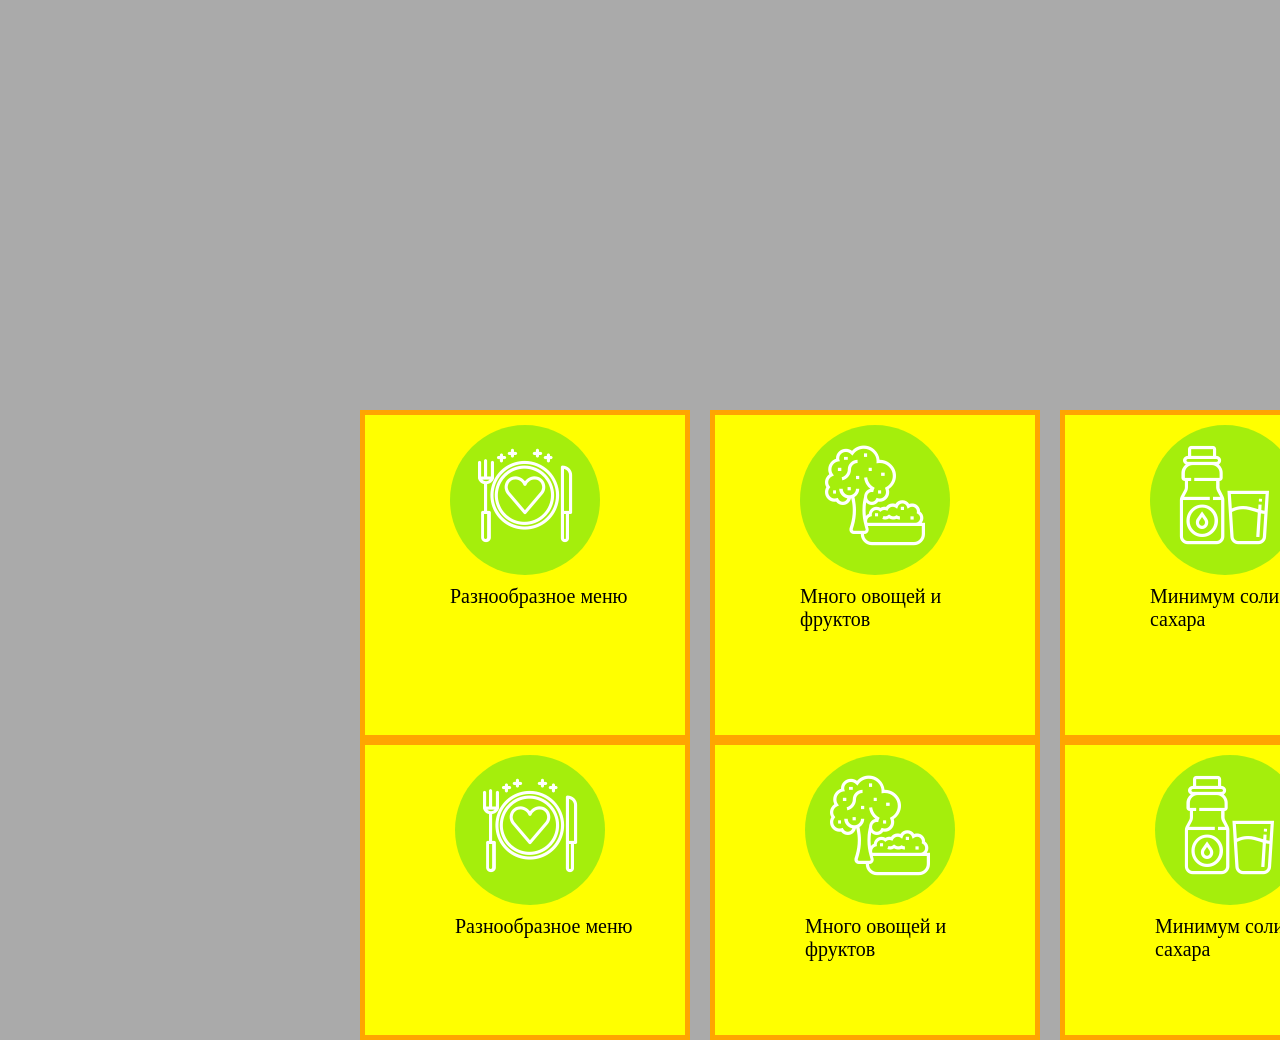
==== index.html @ b2012dc4 "first" ====
<!DOCTYPE html>
<html>
    <head>
        <meta charset="utf-8">
        <title>Тестовая страница</title>
        <link rel="stylesheet" href="normalize.css">
        <link rel="stylesheet" href="iconfont.css">
        <link rel="stylesheet" href="style.css">
    </head>
    <body>
        <div class="wrapper bz-content">
            <article class="elem box">
                <div class="elem__footer">
                    <div class="elem_icon"> <a class="icon-dinner"></a></div>
                    <span class="elem__text">Разнообразное меню</span>
                </div>
            </article>
            <article class="elem box">
                <div class="elem__footer">
                    <div class="elem_icon"> <a class="icon-broccoli"></a></div>
                    <span class="elem__text">Много овощей и фруктов</span>
                </div>
            </article>
            <article class="elem box">
                <div class="elem__footer">
                    <div class="elem_icon"> <a class="icon-water"></a></div>
                    <span class="elem__text">Минимум соли, без сахара</span>
                </div>
            </article>
            <article class="elem box">
                <div class="elem__footer">
                    <div class="elem_icon"> <a class="icon-pot"></a></div>
                    <span class="elem__text">Полезные способы приготовления</span>
                </div>
            </article>
            <article class="elem box">
                <div class="elem__footer">
                    <div class="elem_icon"> <a class="icon-food"></a></div>
                    <span class="elem__text">Бесконтактная доставка</span>
                </div>
            </article>
        </div>
        <div class="wrapper bz-border">
            <article class="elem box fix">
                <div class="elem__footer fix__elem">
                    <div class="elem_icon"> <a class="icon-dinner"></a></div>
                    <span class="elem__text">Разнообразное меню</span>
                </div>
            </article>
            <article class="elem box fix">
                <div class="elem__footer fix__elem">
                    <div class="elem_icon"> <a class="icon-broccoli"></a></div>
                    <span class="elem__text">Много овощей и фруктов</span>
                </div>
            </article>
            <article class="elem box fix">
                <div class="elem__footer fix__elem">
                    <div class="elem_icon"> <a class="icon-water"></a></div>
                    <span class="elem__text">Минимум соли, без сахара</span>
                </div>
            </article>
            <article class="elem box fix">
                <div class="elem__footer fix__elem">
                    <div class="elem_icon"> <a class="icon-pot"></a></div>
                    <span class="elem__text">Полезные способы приготовления</span>
                </div>
            </article>
            <article class="elem box fix">
                <div class="elem__footer fix__elem">
                    <div class="elem_icon"> <a class="icon-food"></a></div>
                    <span class="elem__text">Бесконтактная доставка</span>
                </div>
            </article>
        </div>
    </body>
</html>
---- iconfont.css ----
@font-face {
  font-family: 'icon';
  src:
    url('fonts/icon.ttf?z037gx') format('truetype'),
    url('fonts/icon.woff?z037gx') format('woff'),
    url('fonts/icon.svg?z037gx#icon') format('svg');
  font-weight: normal;
  font-style: normal;
  font-display: block;
}

[class^="icon-"]::before, [class*=" icon-"]::before {
  /* use !important to prevent issues with browser extensions that change fonts */
  font-family: 'icon' !important;
  speak: never;
  font-style: normal;
  font-weight: normal;
  font-variant: normal;
  text-transform: none;
  line-height: 1;

  /* Better Font Rendering =========== */
  -webkit-font-smoothing: antialiased;
  -moz-osx-font-smoothing: grayscale;
}

.icon-food:before {
  content: "\e900";
  color: #fff;
  font-size: 100px;
  position: absolute;
  top: 20px;
  left: 25px;
}
.icon-pot:before {
  content: "\e901";
  color: #fff;
  font-size: 100px;
  position: absolute;
  top: 20px;
  left: 25px;
}
.icon-broccoli:before {
  content: "\e902";
  color: #fff;
  font-size: 100px;
  position: absolute;
  top: 20px;
  left: 25px;
}
.icon-dinner:before {
  content: "\e903";
  color: #fff;
  font-size: 100px;
  position: absolute;
  top: 20px;
  left: 25px;
}
.icon-water:before {
  content: "\e904";
  color: #fff;
  font-size: 100px;
  position: absolute;
  top: 20px;
  left: 25px;
}
---- style.css ----
html {
    position: relative;
}
html, body {
    min-height: 100%;
}
body{
    background: #aaa;
    margin: 0;
    padding-bottom: 100px;
}
.wrapper{
    height: 300px;
    min-width: 1700px;
    position: relative;
    top: 400px;
    left: 350px;
    display: inline-flex;
    box-sizing: border-box;
    margin-bottom: 30px;
}
.elem{
    width: 300px;
    height: 300px;
    background-color: white;
    padding-top: 20px;
}
.elem__img{
    padding: 30px 0px;
    display: block;
    margin-left: auto;
    margin-right: auto;
}
.elem__footer{
    margin-left: auto;
    margin-right: auto;
    width: 190px;
    padding-left: 40px;
}
.elem__text{
    font-size: 20px;
    display: block;
    margin-top: 10px;
    word-wrap: break-word;
}

.bz-content {
  box-sizing: content-box;
}
.bz-content *,
.bz-content *::before,
.bz-content *::after {
  box-sizing: inherit;
}

.bz-border {
  box-sizing: border-box;
}
.bz-border *,
.bz-border *::before,
.bz-border *::after {
  box-sizing: inherit;
}
.box {
  border: 5px solid orange;
  padding: 10px;
  margin: 10px;
  background-color: yellow;
}
.fix{
  width: 330px;
}
.fix__elem{
  width: 220px;
}
.elem_icon{
  width: 150px;
  height: 150px;
  border-radius: 50%;
  background-color: rgb(30, 212, 30, 0.4);
  position: relative;
}
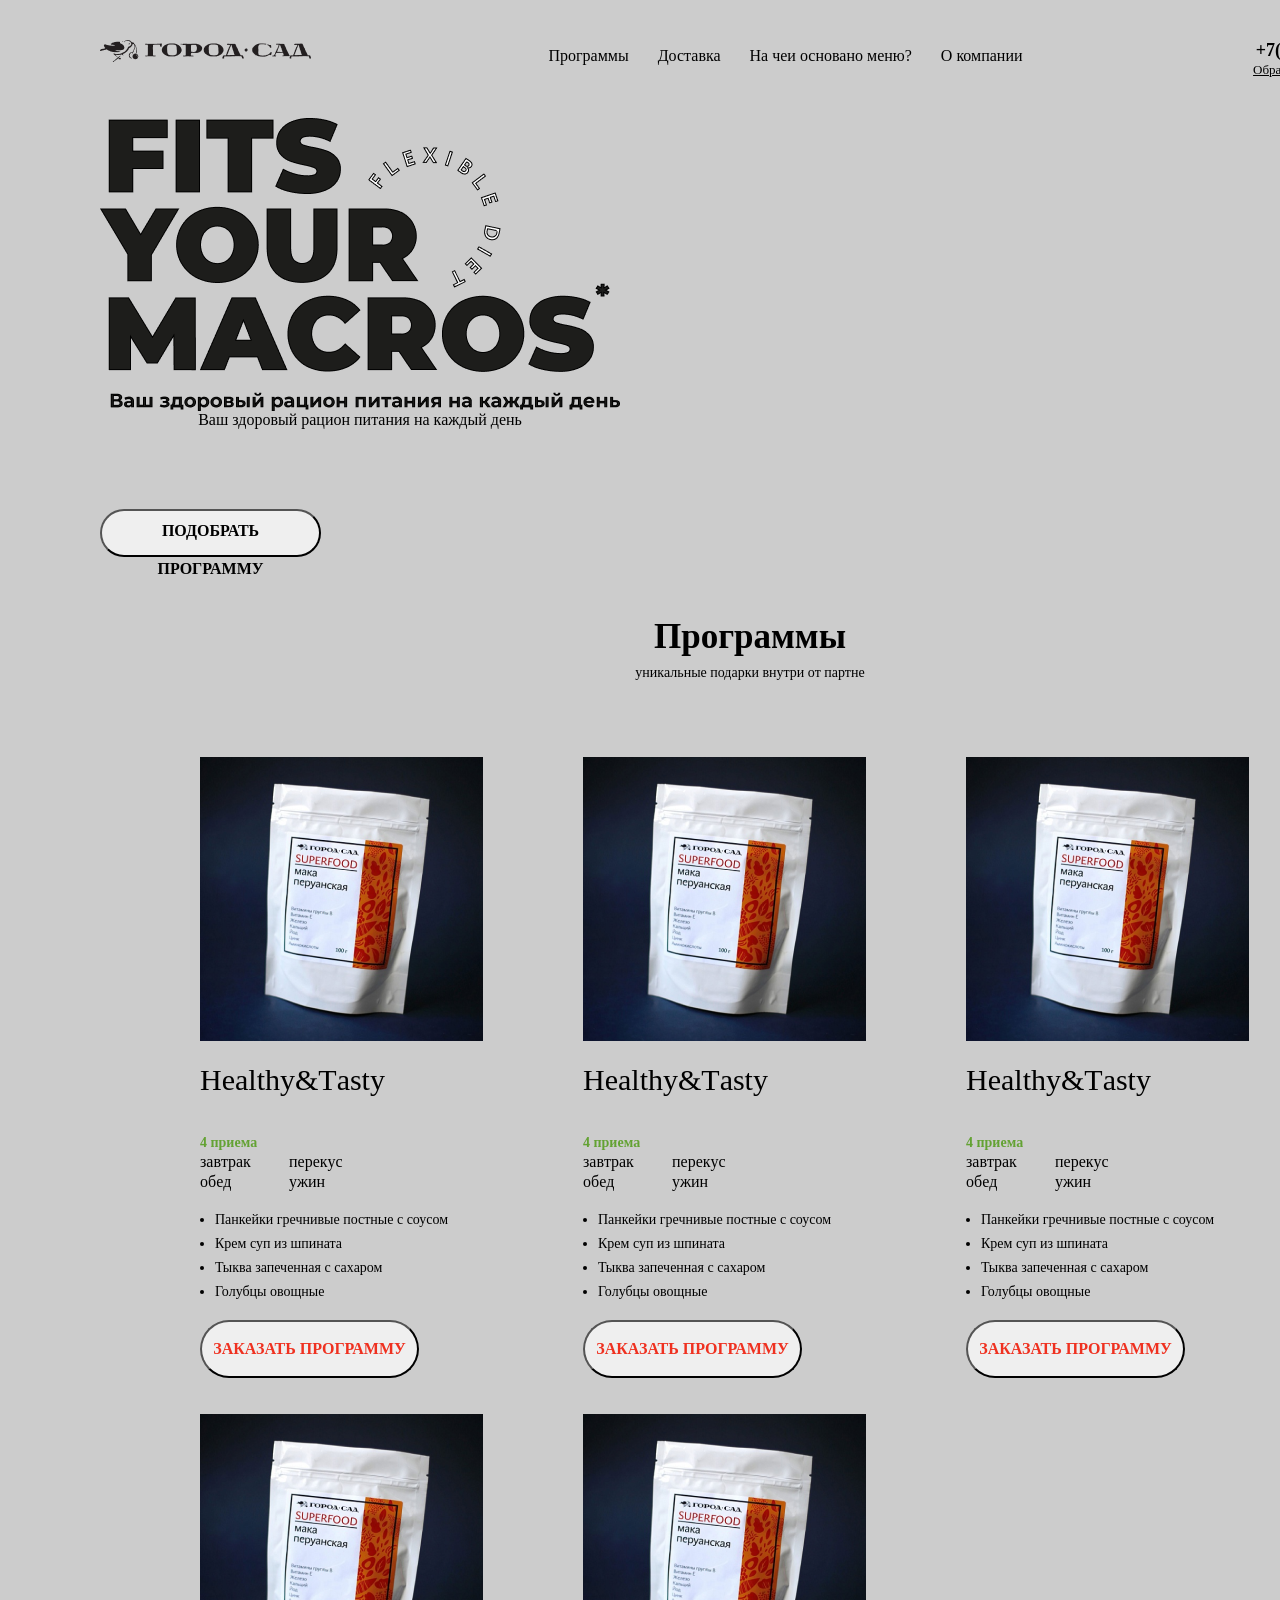
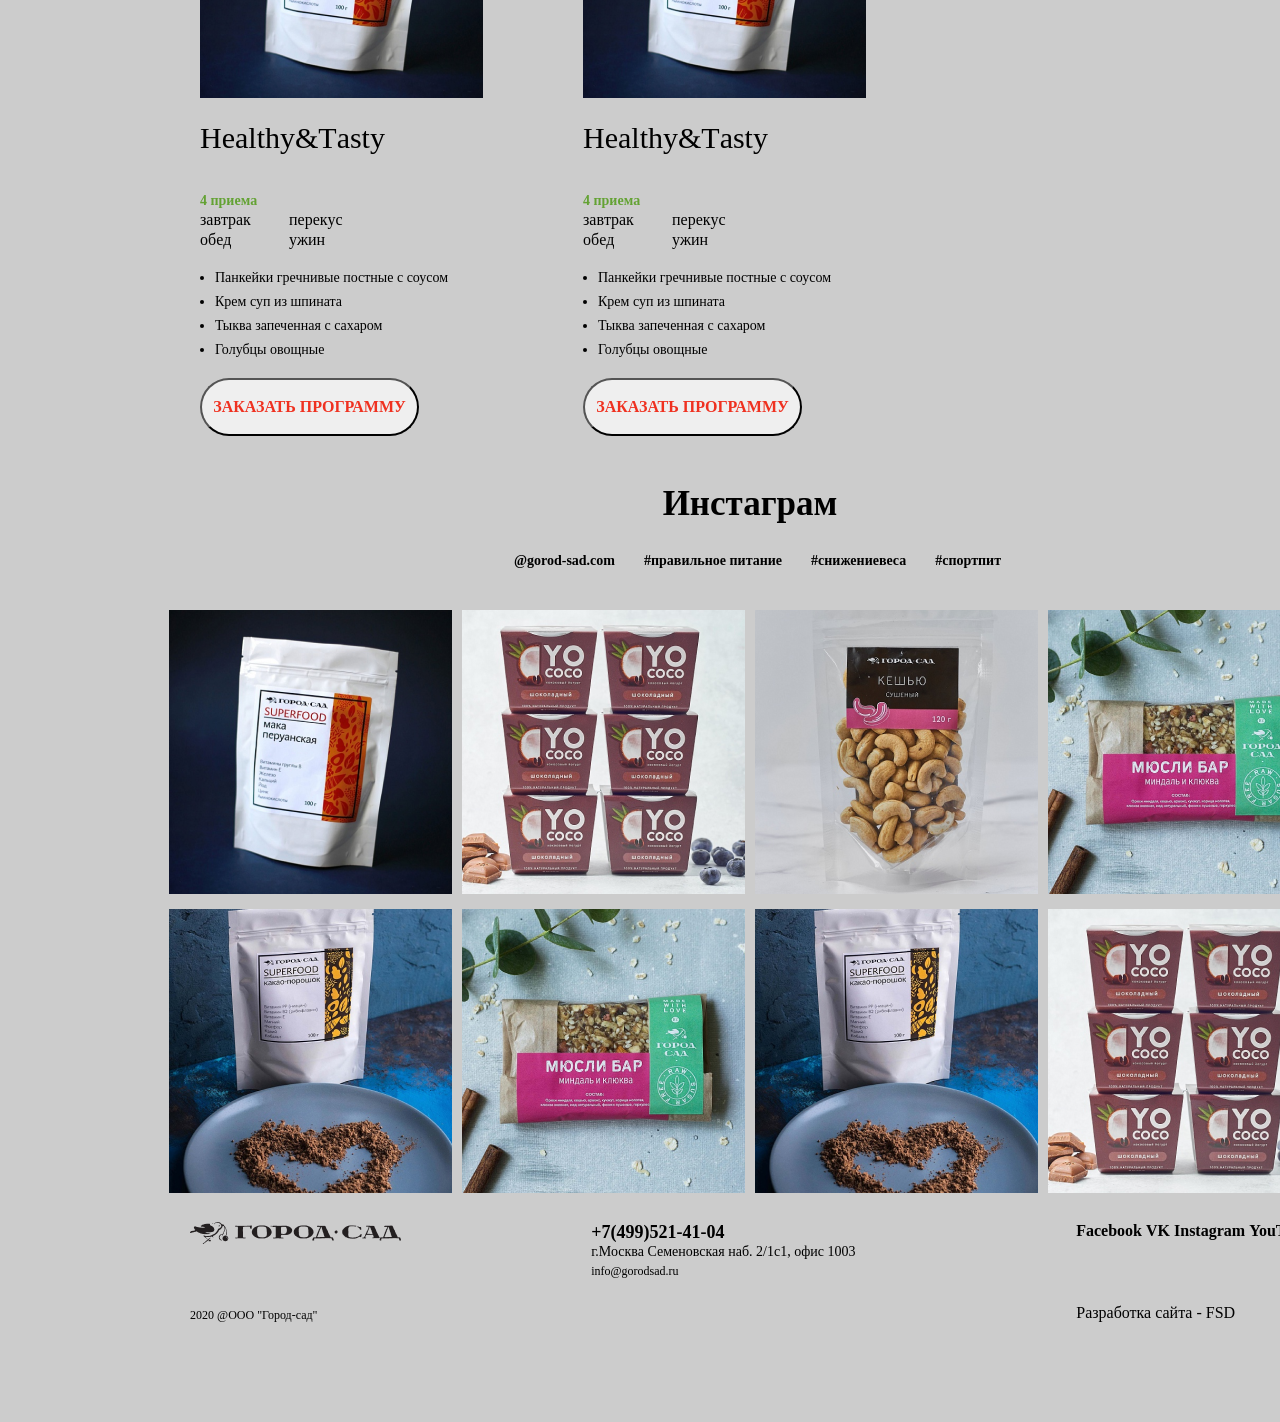
==== commit 14812c74: "first" ====
--- a/index.html
+++ b/index.html
@@ -3,74 +3,210 @@
     <head>
         <meta charset="utf-8">
         <title>Тестовая страница</title>
+        <link rel="stylesheet" href="<link rel="preconnect" href="https://fonts.googleapis.com">
+        <link rel="preconnect" href="https://fonts.gstatic.com" crossorigin>
+        <link href="https://fonts.googleapis.com/css2?family=Edu+VIC+WA+NT+Beginner&family=Ibarra+Real+Nova&family=Roboto:ital,wght@1,100&display=swap&subset=cyrillic-ext" rel="stylesheet">
         <link rel="stylesheet" href="normalize.css">
-        <link rel="stylesheet" href="iconfont.css">
         <link rel="stylesheet" href="style.css">
     </head>
     <body>
-        <div class="wrapper bz-content">
-            <article class="elem box">
-                <div class="elem__footer">
-                    <div class="elem_icon"> <a class="icon-dinner"></a></div>
-                    <span class="elem__text">Разнообразное меню</span>
+        <div class="wrapper">
+            <header class="headar">
+                <div class="headar-container">
+                    <div class="headar-container__left">
+                        <article class="logo">
+                            <img src="img/logo.png" class="logo__text" alt="Логотип">
+                        </article>
+                    </div>
+                    <div class="headar-container__center">
+                        <nav class="navigation">
+                            <ul class="navigation__menu">
+                                <a class="navigation__item font-navigation" href="#">Программы</a>
+                                <a class="navigation__item font-navigation" href="#">Доставка</a>
+                                <a class="navigation__item font-navigation" href="#">На чеи основано меню?</a>
+                                <a class="navigation__item font-navigation" href="#">О компании</a>
+                            </ul>
+                        </nav>
+                    </div>
+                    <div class="headar-container__right">
+                        <article class="contact">
+                            <b class="contact__phone-number font-number">+7(499)521-41-04</b>
+                            <span class="contact__text font-number-text">Обратный зонок</ы>
+                        </article>
+                    </div>
                 </div>
-            </article>
-            <article class="elem box">
-                <div class="elem__footer">
-                    <div class="elem_icon"> <a class="icon-broccoli"></a></div>
-                    <span class="elem__text">Много овощей и фруктов</span>
+                <div class="header-main">
+                    <div class="header-main-box">
+                        <img src="img/Layer 2.png" alt="">
+                        <span class="header-main-box__text-elem">Ваш здоровый рацион питания на каждый день</span>
+                    </div>
+                    <article class="header-main-button">
+                        <button class="header-main-button__elem">ПОДОБРАТЬ ПРОГРАММУ</button>
+                    </article>
                 </div>
-            </article>
-            <article class="elem box">
-                <div class="elem__footer">
-                    <div class="elem_icon"> <a class="icon-water"></a></div>
-                    <span class="elem__text">Минимум соли, без сахара</span>
-                </div>
-            </article>
-            <article class="elem box">
-                <div class="elem__footer">
-                    <div class="elem_icon"> <a class="icon-pot"></a></div>
-                    <span class="elem__text">Полезные способы приготовления</span>
-                </div>
-            </article>
-            <article class="elem box">
-                <div class="elem__footer">
-                    <div class="elem_icon"> <a class="icon-food"></a></div>
-                    <span class="elem__text">Бесконтактная доставка</span>
-                </div>
-            </article>
-        </div>
-        <div class="wrapper bz-border">
-            <article class="elem box fix">
-                <div class="elem__footer fix__elem">
-                    <div class="elem_icon"> <a class="icon-dinner"></a></div>
-                    <span class="elem__text">Разнообразное меню</span>
-                </div>
-            </article>
-            <article class="elem box fix">
-                <div class="elem__footer fix__elem">
-                    <div class="elem_icon"> <a class="icon-broccoli"></a></div>
-                    <span class="elem__text">Много овощей и фруктов</span>
-                </div>
-            </article>
-            <article class="elem box fix">
-                <div class="elem__footer fix__elem">
-                    <div class="elem_icon"> <a class="icon-water"></a></div>
-                    <span class="elem__text">Минимум соли, без сахара</span>
-                </div>
-            </article>
-            <article class="elem box fix">
-                <div class="elem__footer fix__elem">
-                    <div class="elem_icon"> <a class="icon-pot"></a></div>
-                    <span class="elem__text">Полезные способы приготовления</span>
-                </div>
-            </article>
-            <article class="elem box fix">
-                <div class="elem__footer fix__elem">
-                    <div class="elem_icon"> <a class="icon-food"></a></div>
-                    <span class="elem__text">Бесконтактная доставка</span>
-                </div>
-            </article>
+            </header>
+            <main class="main">
+                <section class="main-content-header">
+                    <h2 class="main-content-header__title font-main">Программы</h2>
+                    <div class="main-content-header__line"></div>
+                    <p class="main-content-header__text font-content-header">уникальные подарки внутри от партне</p>
+                </section>
+                <section class="main-content">
+                    <article class="main-content-card">
+                        <figure class="main-content-card__img"><img src="img/1.png"></figure>
+                        <figcaption class="main-content-card__title font-card-title">Healthy&Tasty</figcaption>
+                        <b class="main-content-card__number font-card-text-1">4 приема</b>
+                        <div class="main-content-card-list">
+                            <div class="main-content-card-list__start">
+                                <span class="main-content-card-list__elem font-card-text-2">завтрак</span>
+                                <span class="main-content-card-list__elem font-card-text-2">обед</span>
+                            </div>
+                            <div class="main-content-card-list__start__end">
+                                <span class="main-content-card-list__elem font-card-text-2">перекус</span>
+                                <span class="main-content-card-list__elem font-card-text-2">ужин</span>
+                            </div>
+                        </div>
+                        <ul class="main-content-card-food">
+                            <li class="main-content-card-food__elem font-card-text-3">Панкейки гречнивые постные с соусом</li>
+                            <li class="main-content-card-food__elem font-card-text-3">Крем суп из шпината</li>
+                            <li class="main-content-card-food__elem font-card-text-3">Тыква запеченная с сахаром</li>
+                            <li class="main-content-card-food__elem font-card-text-3">Голубцы овощные</li>
+                        </ul>
+                        <button class="main-content__buttom font-card-button">ЗАКАЗАТЬ ПРОГРАММУ</button>
+                    </article>
+                    <article class="main-content-card">
+                        <figure class="main-content-card__img"><img src="img/1.png"></figure>
+                        <figcaption class="main-content-card__title font-card-title">Healthy&Tasty</figcaption>
+                        <b class="main-content-card__number font-card-text-1">4 приема</b>
+                        <div class="main-content-card-list">
+                            <div class="main-content-card-list__start">
+                                <span class="main-content-card-list__elem font-card-text-2">завтрак</span>
+                                <span class="main-content-card-list__elem font-card-text-2">обед</span>
+                            </div>
+                            <div class="main-content-card-list__start__end">
+                                <span class="main-content-card-list__elem font-card-text-2">перекус</span>
+                                <span class="main-content-card-list__elem font-card-text-2">ужин</span>
+                            </div>
+                        </div>
+                        <ul class="main-content-card-food">
+                            <li class="main-content-card-food__elem font-card-text-3">Панкейки гречнивые постные с соусом</li>
+                            <li class="main-content-card-food__elem font-card-text-3">Крем суп из шпината</li>
+                            <li class="main-content-card-food__elem font-card-text-3">Тыква запеченная с сахаром</li>
+                            <li class="main-content-card-food__elem font-card-text-3">Голубцы овощные</li>
+                        </ul>
+                        <button class="main-content__buttom font-card-button">ЗАКАЗАТЬ ПРОГРАММУ</button>
+                    </article><article class="main-content-card">
+                        <figure class="main-content-card__img"><img src="img/1.png"></figure>
+                        <figcaption class="main-content-card__title font-card-title">Healthy&Tasty</figcaption>
+                        <b class="main-content-card__number font-card-text-1">4 приема</b>
+                        <div class="main-content-card-list">
+                            <div class="main-content-card-list__start">
+                                <span class="main-content-card-list__elem font-card-text-2">завтрак</span>
+                                <span class="main-content-card-list__elem font-card-text-2">обед</span>
+                            </div>
+                            <div class="main-content-card-list__start__end">
+                                <span class="main-content-card-list__elem font-card-text-2">перекус</span>
+                                <span class="main-content-card-list__elem font-card-text-2">ужин</span>
+                            </div>
+                        </div>
+                        <ul class="main-content-card-food">
+                            <li class="main-content-card-food__elem font-card-text-3">Панкейки гречнивые постные с соусом</li>
+                            <li class="main-content-card-food__elem font-card-text-3">Крем суп из шпината</li>
+                            <li class="main-content-card-food__elem font-card-text-3">Тыква запеченная с сахаром</li>
+                            <li class="main-content-card-food__elem font-card-text-3">Голубцы овощные</li>
+                        </ul>
+                        <button class="main-content__buttom font-card-button">ЗАКАЗАТЬ ПРОГРАММУ</button>
+                    </article><article class="main-content-card">
+                        <figure class="main-content-card__img"><img src="img/1.png"></figure>
+                        <figcaption class="main-content-card__title font-card-title">Healthy&Tasty</figcaption>
+                        <b class="main-content-card__number font-card-text-1">4 приема</b>
+                        <div class="main-content-card-list">
+                            <div class="main-content-card-list__start">
+                                <span class="main-content-card-list__elem font-card-text-2">завтрак</span>
+                                <span class="main-content-card-list__elem font-card-text-2">обед</span>
+                            </div>
+                            <div class="main-content-card-list__start__end">
+                                <span class="main-content-card-list__elem font-card-text-2">перекус</span>
+                                <span class="main-content-card-list__elem font-card-text-2">ужин</span>
+                            </div>
+                        </div>
+                        <ul class="main-content-card-food">
+                            <li class="main-content-card-food__elem font-card-text-3">Панкейки гречнивые постные с соусом</li>
+                            <li class="main-content-card-food__elem font-card-text-3">Крем суп из шпината</li>
+                            <li class="main-content-card-food__elem font-card-text-3">Тыква запеченная с сахаром</li>
+                            <li class="main-content-card-food__elem font-card-text-3">Голубцы овощные</li>
+                        </ul>
+                        <button class="main-content__buttom font-card-button">ЗАКАЗАТЬ ПРОГРАММУ</button>
+                    </article><article class="main-content-card">
+                        <figure class="main-content-card__img"><img src="img/1.png"></figure>
+                        <figcaption class="main-content-card__title font-card-title">Healthy&Tasty</figcaption>
+                        <b class="main-content-card__number font-card-text-1">4 приема</b>
+                        <div class="main-content-card-list">
+                            <div class="main-content-card-list__start">
+                                <span class="main-content-card-list__elem font-card-text-2">завтрак</span>
+                                <span class="main-content-card-list__elem font-card-text-2">обед</span>
+                            </div>
+                            <div class="main-content-card-list__start__end">
+                                <span class="main-content-card-list__elem font-card-text-2">перекус</span>
+                                <span class="main-content-card-list__elem font-card-text-2">ужин</span>
+                            </div>
+                        </div>
+                        <ul class="main-content-card-food">
+                            <li class="main-content-card-food__elem font-card-text-3">Панкейки гречнивые постные с соусом</li>
+                            <li class="main-content-card-food__elem font-card-text-3">Крем суп из шпината</li>
+                            <li class="main-content-card-food__elem font-card-text-3">Тыква запеченная с сахаром</li>
+                            <li class="main-content-card-food__elem font-card-text-3">Голубцы овощные</li>
+                        </ul>
+                        <button class="main-content__buttom font-card-button">ЗАКАЗАТЬ ПРОГРАММУ</button>
+                    </article>
+                </section>
+                <section class="main-content-footer">
+                    <section class="main-content-footer-header">
+                        <h2 class="main-content-footer-header__title font-content-title">Инстаграм</h2>
+                        <div class="main-content-footer-header__line"></div>
+                        <nav class="navigation-footer-header__menu">
+                            <ul class="navigation-footer-header__menu">
+                                <a class="navigation-footer-header__item font-content-text" href="#">@gorod-sad.com</a>
+                                <a class="navigation-footer-header__item font-content-text" href="#">#правильное питание</a>
+                                <a class="navigation-footer-header__item font-content-text" href="#">#снижениевеса</a>
+                                <a class="navigation-footer-header__item font-content-text" href="#">#спортпит</a>
+                            </ul>
+                        </nav>
+                    </section>
+                    <section class="main-content-footer-container">
+                        <figure class="main-content-footer-container__elem"><img src="img/1.png"></figure>
+                        <figure class="main-content-footer-container__elem"><img src="img/2.png"></figure>
+                        <figure class="main-content-footer-container__elem"><img src="img/3.png"></figure>
+                        <figure class="main-content-footer-container__elem"><img src="img/4.png"></figure>
+                        <figure class="main-content-footer-container__elem"><img src="img/5.png"></figure>
+                        <figure class="main-content-footer-container__elem"><img src="img/4.png"></figure>
+                        <figure class="main-content-footer-container__elem"><img src="img/5.png"></figure>
+                        <figure class="main-content-footer-container__elem"><img src="img/2.png"></figure>
+                    </section>
+                </section>
+            </main>
+            <footer class="footer">
+                <article class="footer-public">
+                    <img src="img/logo.png" class="logo__text" alt="Логотип">
+                    <span class="footer-public__elem-end font-footer-company">2020 @OOO "Город-сад"</span>
+                </article>
+                <article class="footer-public">
+                    <div class="footer-public__elem">
+                        <b class="footer-public__elem-number font-footer-number">+7(499)521-41-04</b>
+                        <address class="footer-public__elem-address font-footer-address">г.Москва Семеновская наб. 2/1c1, офис 1003</address>
+                        <a class="footer-public__elem-email font-footer-info" href="#">info@gorodsad.ru</a>
+                    </div>
+                </article>
+                <article class="footer-public">
+                    <div class="footer-public-social">
+                        <b class="footer-public-social__elem">Facebook</b>
+                        <b class="footer-public-social__elem">VK</b>
+                        <b class="footer-public-social__elem">Instagram</b>
+                        <b class="footer-public-social__elem">YouTube</b>
+                    </div>
+                    <span class="footer-public__elem-end ">Разработка сайта - FSD</span>
+                </article>
+            </footer>
         </div>
     </body>
 </html>
--- a/style.css
+++ b/style.css
@@ -5,78 +5,349 @@
     min-height: 100%;
 }
 body{
-    background: #aaa;
+    background: #ccc;
     margin: 0;
     padding-bottom: 100px;
 }
+main {
+    margin: auto;
+}
+
+
+.font-navigation{
+    width: 68px;
+    height: 19px;
+
+    font-family: 'Segoe UI';
+    font-style: normal;
+    font-weight: 400;
+    font-size: 16px;
+    line-height: 120%;
+
+    text-align: center;
+
+    color: #000000;
+}
+.font-main{
+    width: 208px;
+    height: 27px;
+
+    font-family: 'Segoe UI';
+    font-style: normal;
+    font-weight: 700;
+    font-size: 35px;
+    line-height: 100%;
+    color: #000000;
+    margin: 10px auto;
+}
+.font-number{
+    width: 155px;
+    height: 22px;
+
+    font-family: 'Segoe UI';
+    font-style: normal;
+    font-weight: 700;
+    font-size: 18px;
+    line-height: 120%;
+    color: #000000;
+}
+.font-number-text{
+    width: 107px;
+    height: 16px;
+
+    font-family: 'Segoe UI';
+    font-style: normal;
+    font-weight: 400;
+    font-size: 13px;
+    line-height: 120%;
+    text-decoration-line: underline;
+
+    color: #000000;
+
+}
+.font-content-header{
+    
+    width: 274px;
+    height: 15px;
+    
+    font-family: 'Segoe UI';
+    font-style: normal;
+    font-weight: 400;
+    font-size: 14px;
+    line-height: 104.5%;
+    
+    color: #000000;
+    margin: 20px auto;
+    
+}
+.font-card-title{
+
+font-family: 'Segoe UI';
+font-style: normal;
+font-weight: 400;
+font-size: 24px;
+line-height: 127%;
+
+font-feature-settings: 'kern' off;
+
+color: #000000;
+
+}
+.font-card-text-1{
+
+    font-family: 'Segoe UI';
+    font-style: normal;
+    font-weight: 700;
+    font-size: 14px;
+    line-height: 127%;
+
+    font-feature-settings: 'kern' off;
+
+    color: #63A233;
+}
+.font-card-text-2{
+    width: 59px;
+    height: 20px;
+
+    font-family: 'Segoe UI';
+    font-style: normal;
+    font-weight: 400;
+    font-size: 16px;
+    line-height: 127%;
+
+
+    font-feature-settings: 'kern' off;
+
+    color: #000000;
+}
+.font-card-text-3{
+
+    font-family: 'Segoe UI';
+    font-style: normal;
+    font-weight: 400;
+    font-size: 14px;
+    line-height: 172.5%;
+
+    color: #000000;
+}
+.font-card-button{
+    width: 219px;
+    height: 58px;
+    border-radius: 30px;
+    font-family: 'Segoe UI';
+    font-style: normal;
+    font-weight: 700;
+    font-size: 16px;
+    line-height: 38px;
+
+    color: #EF3120;
+    margin-left: 40px;
+}
+.font-content-title{
+        
+    width: 183px;
+    height: 35px;
+    margin: 30px auto;
+    font-family: 'Segoe UI';
+    font-style: normal;
+    font-weight: 700;
+    font-size: 35px;
+    line-height: 100%;
+
+    text-align: center;
+
+    color: #000000;
+}
+.font-content-text{
+    width: 124px;
+    height: 17px;
+
+    font-family: 'Segoe UI';
+    font-style: normal;
+    font-weight: 600;
+    font-size: 14px;
+    line-height: 104.5%;
+
+    color: #000000;
+}
+.font-footer-company{
+    width: 178px;
+    height: 14px;
+    
+
+    font-family: 'Segoe UI';
+    font-style: normal;
+    font-weight: 400;
+    font-size: 12px;
+    line-height: 120%;
+
+    color: black;
+
+}
+.font-footer-number{
+    width: 155px;
+    height: 22.37px;
+
+
+    font-family: 'Segoe UI';
+    font-style: normal;
+    font-weight: 700;
+    font-size: 18px;
+    line-height: 120%;
+    color: black;
+}
+.font-footer-address{
+width: 295px;
+height: 17.29px;
+
+font-family: 'Segoe UI';
+font-style: normal;
+font-weight: 400;
+font-size: 14px;
+line-height: 120%;
+color: black;
+}
+.font-footer-info{
+width: 99px;
+height: 14px;
+
+
+font-family: 'Segoe UI';
+font-style: normal;
+font-weight: 400;
+font-size: 12px;
+line-height: 120%;
+
+text-decoration-line: underline;
+
+color: black;
+
+}
+
+
+
+.navigation__item, .navigation-footer-header__item, .footer-public__elem-email{
+    text-decoration: none;
+    color: black;
+    margin-right: 25px;
+}
+.headar{
+    text-align: center;
+    padding: 30px 100px;
+    margin: auto;
+}
+.headar-container{
+    display: flex;
+    flex-direction: row;
+    justify-content: space-between;
+}
+.logo, .contact{
+    display: flex;
+    flex-direction: column;
+    padding: 10px 0px;
+}
+.logo__text{
+    margin: 0px 0px;
+}
+.header-main{
+    display: flex;
+    flex-direction: column;
+    align-items: flex-start;
+}
 .wrapper{
-    height: 300px;
-    min-width: 1700px;
-    position: relative;
-    top: 400px;
-    left: 350px;
-    display: inline-flex;
-    box-sizing: border-box;
-    margin-bottom: 30px;
-}
-.elem{
-    width: 300px;
-    height: 300px;
-    background-color: white;
+    width: 1500px;
+    margin: 0px auto;
+}
+.header-main-box{
+    display: flex;
+    flex-direction: column;
+    padding: 30px 0px;
+}
+.header-main-box__name{
+    display: flex;
+    flex-direction: column;
+    align-items: flex-start;
+    margin-bottom: 5px;
+}
+.header-main-button__elem{
+    
+    border-radius: 30px;
+
+    width: 221px;
+    height: 48px;
+
+
+    font-family: 'Segoe UI';
+    font-style: normal;
+    font-weight: 700;
+    font-size: 16px;
+    line-height: 38px;
+
+    align-items: center;
+    text-transform: uppercase;
+
+    color: black;
+
+}
+
+.header-main-button{
+    padding-top: 50px;
+}
+.main-content-header, .main-content-footer-header{
+    text-align: center;
+    padding-bottom: 20px;
+}
+.main-content{
+    display: flex;
+    flex-flow: row wrap;
+    padding: 10px 150px;
+}
+.main-content-header__line, .main-content-footer-header__line{
+    width: 80px;
+    margin: 10px auto;
+}
+.main-content-card{
+    display: flex;
+    flex-direction: column;
+    margin: 10px 10px;
+}
+.main-content-card__title{
+    margin-left: 40px;
+    font-size: 30px;
+}
+.main-content-card__number{
+    margin-left: 40px;
+    padding-top: 35px;
+}
+.main-content-card-list{
+    margin-left: 40px;
+    display: flex;
+}
+.main-content-card-list__start, .main-content-card-list__start__end{
+    display: flex;
+    flex-direction: column;
+    margin-right: 30px;
+}
+.main-content-card-food{
+    margin-left: 15px;
+}
+.main-content-footer-container{
+    display: flex;
+    flex-wrap: wrap;
+    justify-content: center;
+    padding: 0px 50px;
+}
+.main-content-footer-container__elem{
+    margin: 5px 5px;
+}
+.footer{
+    display: flex;
+    justify-content: space-evenly;
     padding-top: 20px;
 }
-.elem__img{
-    padding: 30px 0px;
-    display: block;
-    margin-left: auto;
-    margin-right: auto;
-}
-.elem__footer{
-    margin-left: auto;
-    margin-right: auto;
-    width: 190px;
-    padding-left: 40px;
-}
-.elem__text{
-    font-size: 20px;
-    display: block;
-    margin-top: 10px;
-    word-wrap: break-word;
-}
-
-.bz-content {
-  box-sizing: content-box;
-}
-.bz-content *,
-.bz-content *::before,
-.bz-content *::after {
-  box-sizing: inherit;
-}
-
-.bz-border {
-  box-sizing: border-box;
-}
-.bz-border *,
-.bz-border *::before,
-.bz-border *::after {
-  box-sizing: inherit;
-}
-.box {
-  border: 5px solid orange;
-  padding: 10px;
-  margin: 10px;
-  background-color: yellow;
-}
-.fix{
-  width: 330px;
-}
-.fix__elem{
-  width: 220px;
-}
-.elem_icon{
-  width: 150px;
-  height: 150px;
-  border-radius: 50%;
-  background-color: rgb(30, 212, 30, 0.4);
-  position: relative;
-}+.footer-public{
+    display: flex;
+    flex-direction: column;
+    height: 100px;
+    justify-content: space-between;
+}
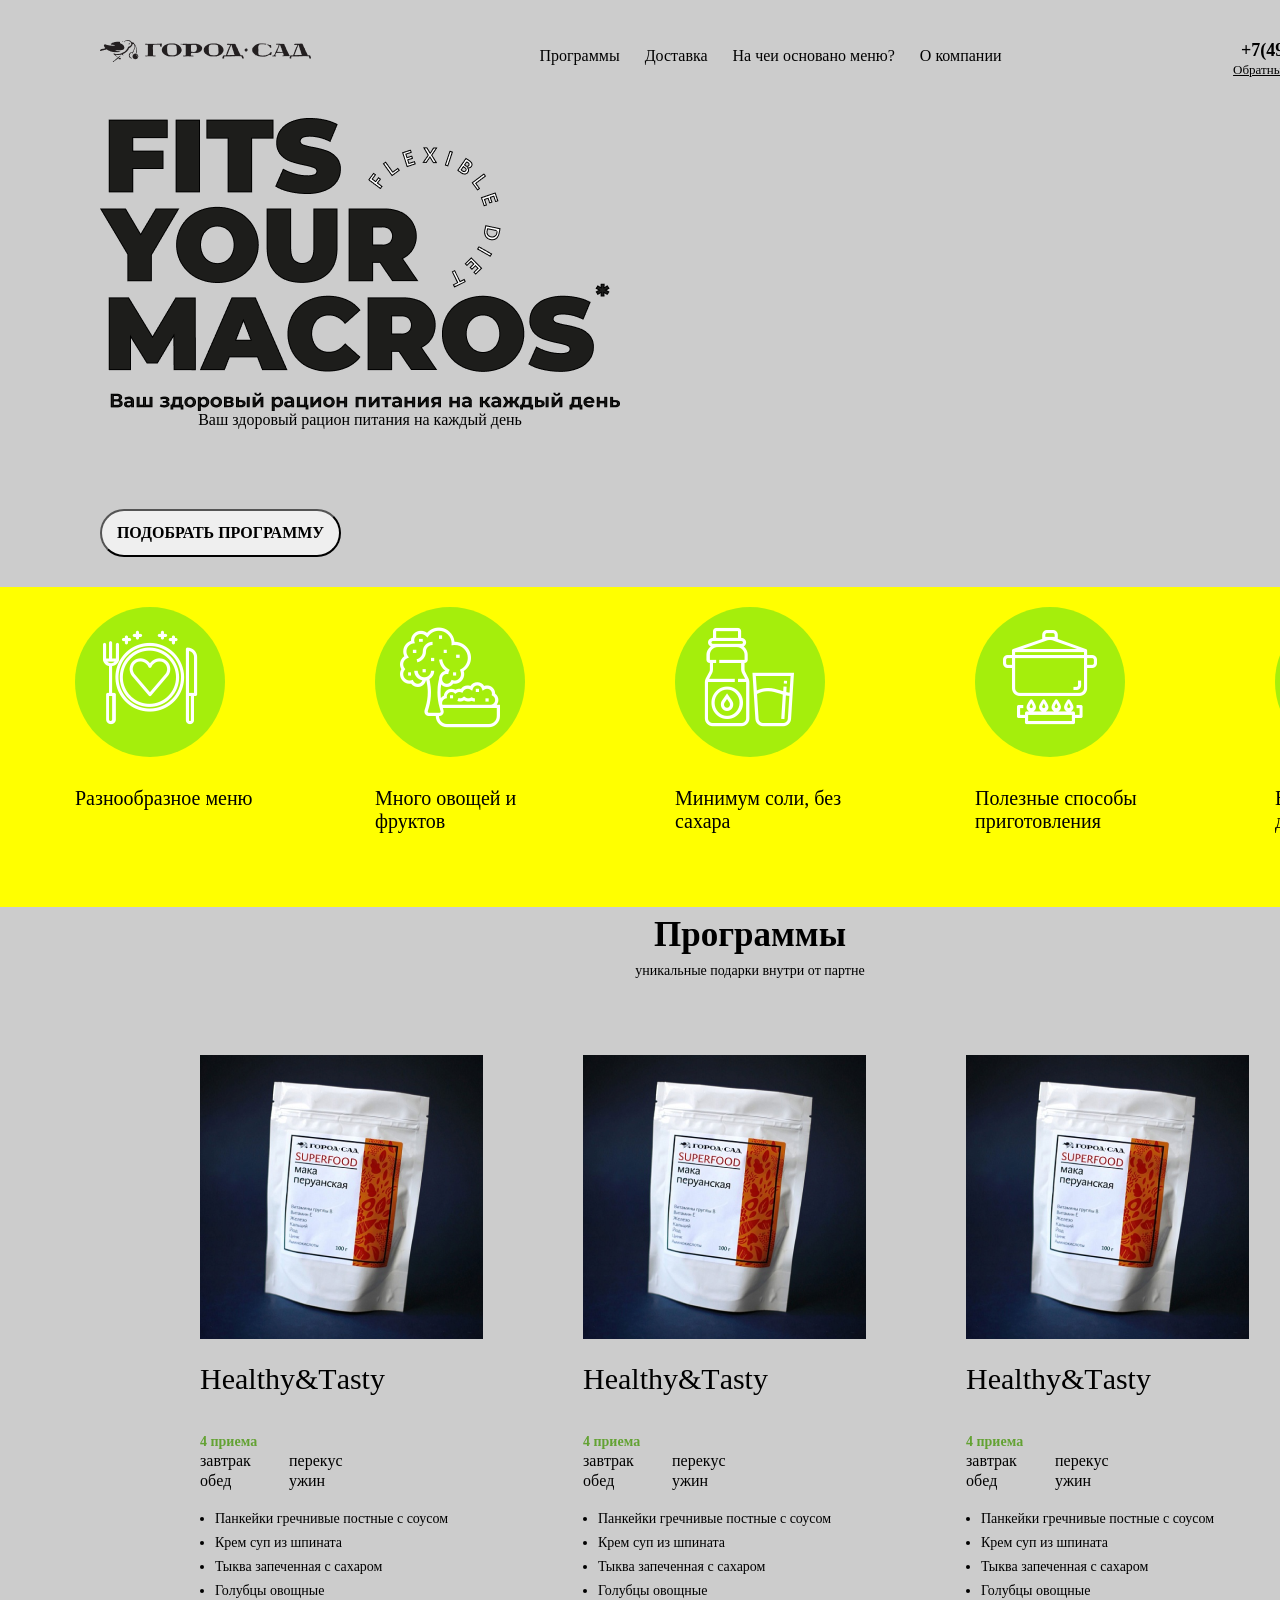
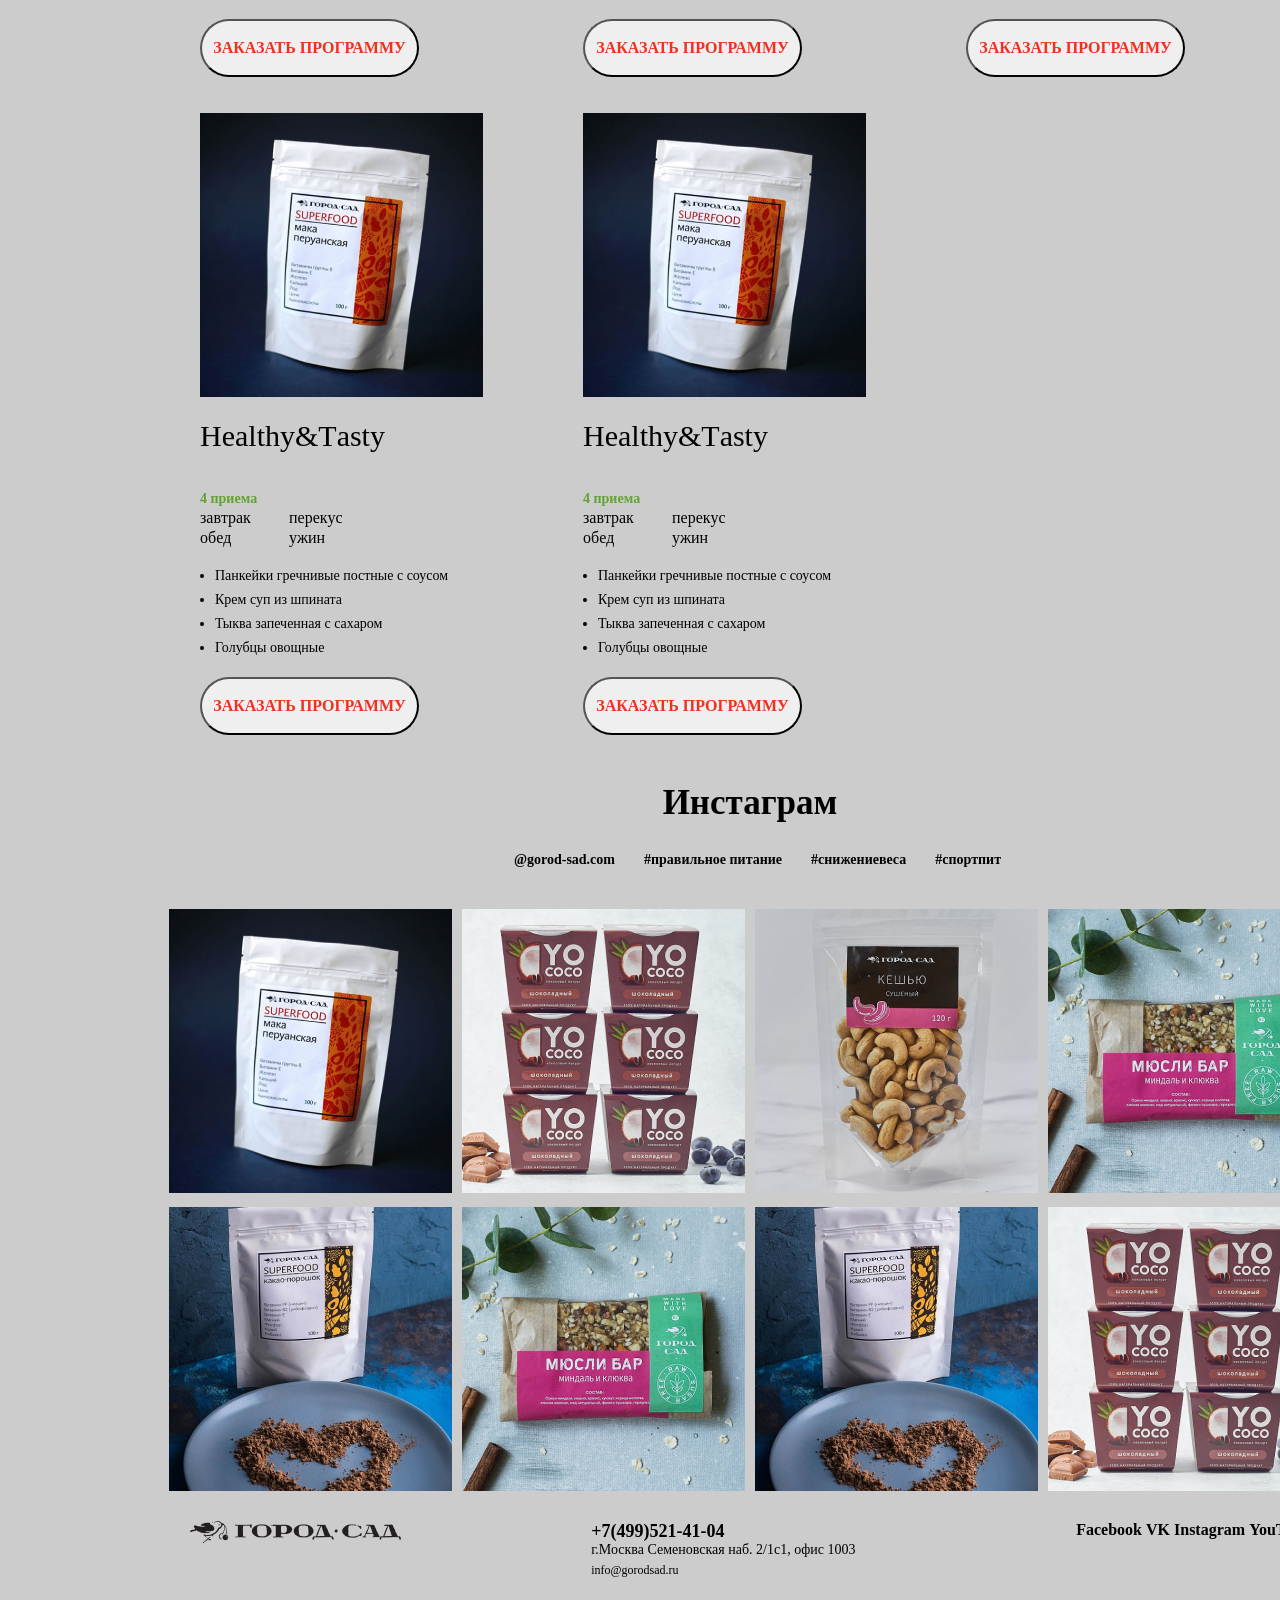
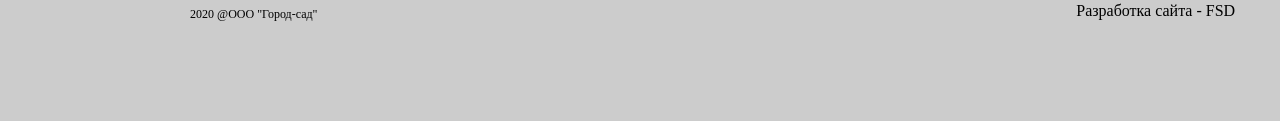
==== commit 342a10be: "first" ====
--- a/index.html
+++ b/index.html
@@ -3,11 +3,15 @@
     <head>
         <meta charset="utf-8">
         <title>Тестовая страница</title>
+        
+        <link rel="stylesheet" href="https://cdnjs.cloudflare.com/ajax/libs/animate.css/4.1.1/animate.min.css"/>
         <link rel="stylesheet" href="<link rel="preconnect" href="https://fonts.googleapis.com">
         <link rel="preconnect" href="https://fonts.gstatic.com" crossorigin>
         <link href="https://fonts.googleapis.com/css2?family=Edu+VIC+WA+NT+Beginner&family=Ibarra+Real+Nova&family=Roboto:ital,wght@1,100&display=swap&subset=cyrillic-ext" rel="stylesheet">
         <link rel="stylesheet" href="normalize.css">
         <link rel="stylesheet" href="style.css">
+        <link rel="stylesheet" href="iconfont.css">
+        
     </head>
     <body>
         <div class="wrapper">
@@ -21,10 +25,10 @@
                     <div class="headar-container__center">
                         <nav class="navigation">
                             <ul class="navigation__menu">
-                                <a class="navigation__item font-navigation" href="#">Программы</a>
-                                <a class="navigation__item font-navigation" href="#">Доставка</a>
-                                <a class="navigation__item font-navigation" href="#">На чеи основано меню?</a>
-                                <a class="navigation__item font-navigation" href="#">О компании</a>
+                                <a class="navigation__item font-navigation with-fast-transition" href="#">Программы</a>
+                                <a class="navigation__item font-navigation with-fast-transition" href="#">Доставка</a>
+                                <a class="navigation__item font-navigation with-fast-transition" href="#">На чеи основано меню?</a>
+                                <a class="navigation__item font-navigation with-fast-transition" href="#">О компании</a>
                             </ul>
                         </nav>
                     </div>
@@ -45,6 +49,58 @@
                     </article>
                 </div>
             </header>
+            <div class="bz-content">
+                <article class="elem box">
+                    <div class="elem__footer animate__animated animate__fadeInDown animate-1">
+                        <div class="elem_icon animate-icon-1">
+                            <div class="animate-dinner">
+                                <a class="icon-dinner"></a>
+                            </div>
+                        </div>
+                        <span class="elem__text">Разнообразное меню</span>
+                    </div>
+                </article>
+                <article class="elem box">
+                    <div class="elem__footer animate__animated animate__fadeInDown animate-2">
+                        <div class="elem_icon animate-icon-2">
+                            <div class="animate-broccoli">
+                                <a class="icon-broccoli"></a>
+                            </div>
+                        </div>
+                        <span class="elem__text">Много овощей и фруктов</span>
+                    </div>
+                </article>
+                <article class="elem box">
+                    <div class="elem__footer animate__animated animate__fadeInDown animate-3">
+                        <div class="elem_icon animate-icon-3">
+                            <div class="animate-water">
+                                <a class="icon-water"></a>
+                            </div>
+                        </div>
+                        <span class="elem__text">Минимум соли, без сахара</span>
+                    </div>
+                </article>
+                <article class="elem box">
+                    <div class="elem__footer animate__animated animate__fadeInDown animate-4">
+                        <div class="elem_icon animate-icon-4">
+                            <div class="animate-pot">
+                                <a class="icon-pot"></a>
+                            </div>
+                        </div>
+                        <span class="elem__text">Полезные способы приготовления</span>
+                    </div>
+                </article>
+                <article class="elem box">
+                    <div class="elem__footer animate__animated animate__fadeInDown animate-5">
+                        <div class="elem_icon animate-icon-5">
+                            <div class="animate-food">
+                                <a class="icon-food"></a>
+                            </div>
+                        </div>
+                        <span class="elem__text">Бесконтактная доставка</span>
+                    </div>
+                </article>
+            </div>
             <main class="main">
                 <section class="main-content-header">
                     <h2 class="main-content-header__title font-main">Программы</h2>
--- a/style.css
+++ b/style.css
@@ -13,9 +13,143 @@
     margin: auto;
 }
 
+.headar-container__center{
+    width:900px;
+    display: flex;
+    justify-content: center;
+}
+.navigation__menu{
+    display: flex;
+}
+.navigation__menu{
+    position: relative;
+}
+.navigation__item{
+    left: 0;
+    position: relative;
+}
+.contact__text{
+    padding-left: 10px;
+}
+
+
+.navigation__item.with-fast-transition:hover,.contact__phone-number:hover { 
+    color: #FF8C00;
+}
+
+.navigation__item.with-fast-transition, .contact__phone-number:hover{ 
+    transition: 2s; 
+}
+.navigation__item:after{
+    content: "";
+    display: block;
+    border-bottom: 1px solid #FF8C00;
+    height: 3px;
+    width: 0%;
+    transition: width 1s linear;
+}
+.navigation__item:hover:after{
+    width: 100%;
+}
+@keyframes scaling-1{
+    0%{transform: rotateY(0deg);}
+    20%{transform: rotateY(360deg);}
+    100%{transform: rotateY(360deg);}
+}
+
+.animate-icon-1{
+    animation-name: scaling-1;
+    animation-duration: 12.5s; 
+    animation-delay: 2.5s;
+    animation-iteration-count: infinite;
+}
+.animate-icon-2{
+    animation-name: scaling-1;
+    animation-duration: 12.5s; 
+    animation-delay: 5s;
+    animation-iteration-count: infinite;
+}
+.animate-icon-3{
+    animation-name: scaling-1;
+    animation-duration: 12.5s; 
+    animation-delay: 7.5s;
+    animation-iteration-count: infinite;
+}
+.animate-icon-4{
+    animation-name: scaling-1;
+    animation-duration: 12.5s; 
+    animation-delay: 10s;
+    animation-iteration-count: infinite;
+}
+.animate-icon-5{
+    animation-name: scaling-1;
+    animation-duration: 12.5s; 
+    animation-delay: 12.5s;
+    animation-iteration-count: infinite;
+}
+@keyframes active-icon{
+    0%{transform: scale(1,1), rotate(0deg);}
+    100%{transform: scale(1.5,1.5) rotate(4deg);}
+}
+.animate-dinner:hover,.animate-broccoli:hover,.animate-water:hover,.animate-pot:hover,.animate-food:hover{
+    animation-name: active-icon;
+    animation-duration: 3s; 
+}
+.animate-1{
+    animation-delay: 1.5s;
+}
+.animate-2{
+    animation-delay: 2.5s;
+}
+.animate-3{
+    animation-delay: 3.5s;
+}
+.animate-4{
+    animation-delay: 4.5s;
+}
+.animate-5{
+    animation-delay: 5.5s;
+}
+
+
+
+.bz-content{
+    display: flex;
+}
+.elem{
+    width: 300px;
+    height: 300px;
+    background-color: yellow;
+    padding-top: 20px;
+}
+.elem__img{
+    padding: 30px 0px;
+    display: block;
+    margin-left: auto;
+    margin-right: auto;
+}
+.elem__footer{
+    margin-left: auto;
+    margin-right: auto;
+    width: 190px;
+    padding-left: 40px;
+}
+.elem__text{
+    font-size: 20px;
+    display: block;
+    margin-top: 30px;
+    word-wrap: break-word;
+}
+.elem_icon{
+    width: 150px;
+    height: 150px;
+    border-radius: 50%;
+    background-color: rgb(30, 212, 30, 0.4);
+    position: relative;
+  }
+
 
 .font-navigation{
-    width: 68px;
     height: 19px;
 
     font-family: 'Segoe UI';
@@ -25,7 +159,6 @@
     line-height: 120%;
 
     text-align: center;
-
     color: #000000;
 }
 .font-main{
@@ -41,7 +174,7 @@
     margin: 10px auto;
 }
 .font-number{
-    width: 155px;
+    width: 185px;
     height: 22px;
 
     font-family: 'Segoe UI';
@@ -197,30 +330,30 @@
     color: black;
 }
 .font-footer-address{
-width: 295px;
-height: 17.29px;
-
-font-family: 'Segoe UI';
-font-style: normal;
-font-weight: 400;
-font-size: 14px;
-line-height: 120%;
-color: black;
+    width: 295px;
+    height: 17.29px;
+
+    font-family: 'Segoe UI';
+    font-style: normal;
+    font-weight: 400;
+    font-size: 14px;
+    line-height: 120%;
+    color: black;
 }
 .font-footer-info{
-width: 99px;
-height: 14px;
-
-
-font-family: 'Segoe UI';
-font-style: normal;
-font-weight: 400;
-font-size: 12px;
-line-height: 120%;
-
-text-decoration-line: underline;
-
-color: black;
+    width: 99px;
+    height: 14px;
+
+
+    font-family: 'Segoe UI';
+    font-style: normal;
+    font-weight: 400;
+    font-size: 12px;
+    line-height: 120%;
+
+    text-decoration-line: underline;
+
+    color: black;
 
 }
 
@@ -273,7 +406,7 @@
     
     border-radius: 30px;
 
-    width: 221px;
+    width: 241px;
     height: 48px;
 
 
--- a/iconfont.css
+++ b/iconfont.css
@@ -0,0 +1,66 @@
+@font-face {
+  font-family: 'icon';
+  src:
+    url('fonts/icon.ttf?z037gx') format('truetype'),
+    url('fonts/icon.woff?z037gx') format('woff'),
+    url('fonts/icon.svg?z037gx#icon') format('svg');
+  font-weight: normal;
+  font-style: normal;
+  font-display: block;
+}
+
+[class^="icon-"]::before, [class*=" icon-"]::before {
+  /* use !important to prevent issues with browser extensions that change fonts */
+  font-family: 'icon' !important;
+  speak: never;
+  font-style: normal;
+  font-weight: normal;
+  font-variant: normal;
+  text-transform: none;
+  line-height: 1;
+
+  /* Better Font Rendering =========== */
+  -webkit-font-smoothing: antialiased;
+  -moz-osx-font-smoothing: grayscale;
+}
+
+.icon-food:before {
+  content: "\e900";
+  color: #fff;
+  font-size: 100px;
+  position: absolute;
+  top: 20px;
+  left: 25px;
+}
+.icon-pot:before {
+  content: "\e901";
+  color: #fff;
+  font-size: 100px;
+  position: absolute;
+  top: 20px;
+  left: 25px;
+}
+.icon-broccoli:before {
+  content: "\e902";
+  color: #fff;
+  font-size: 100px;
+  position: absolute;
+  top: 20px;
+  left: 25px;
+}
+.icon-dinner:before {
+  content: "\e903";
+  color: #fff;
+  font-size: 100px;
+  position: absolute;
+  top: 20px;
+  left: 25px;
+}
+.icon-water:before {
+  content: "\e904";
+  color: #fff;
+  font-size: 100px;
+  position: absolute;
+  top: 20px;
+  left: 25px;
+}
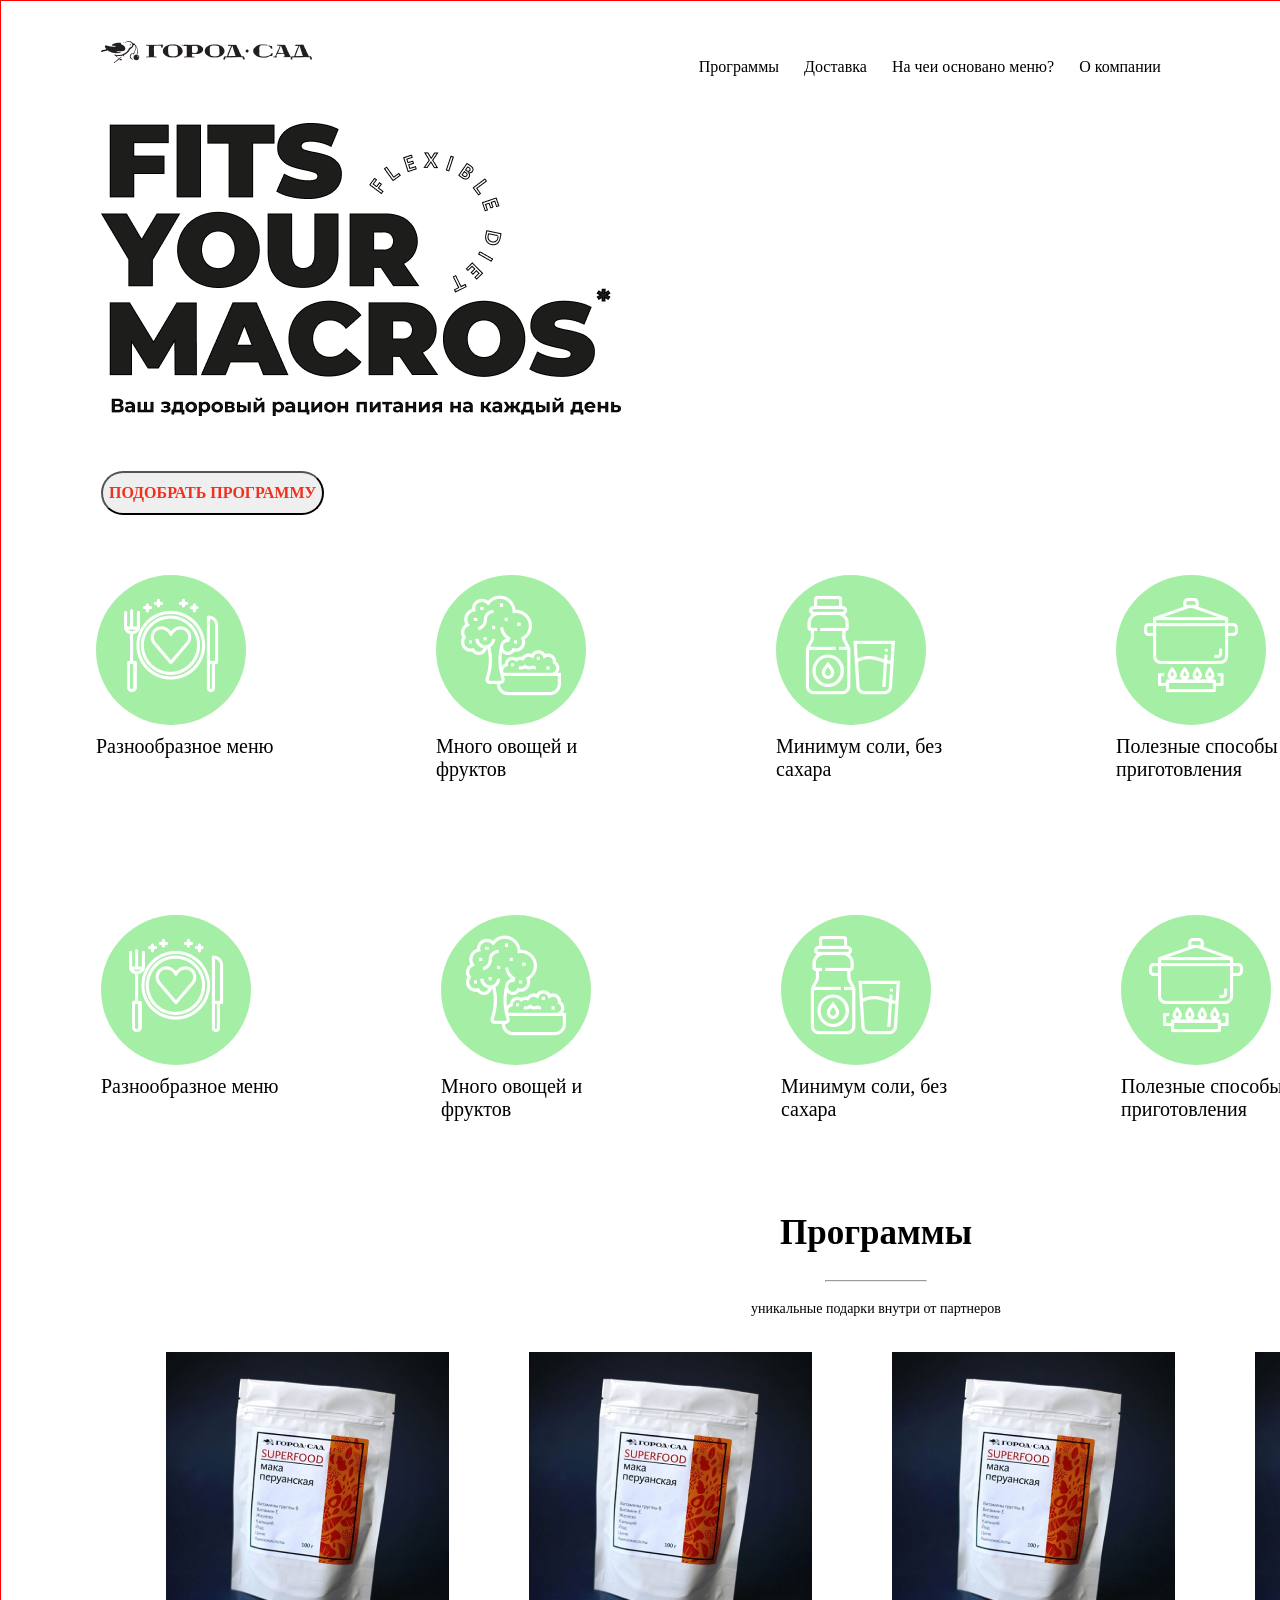
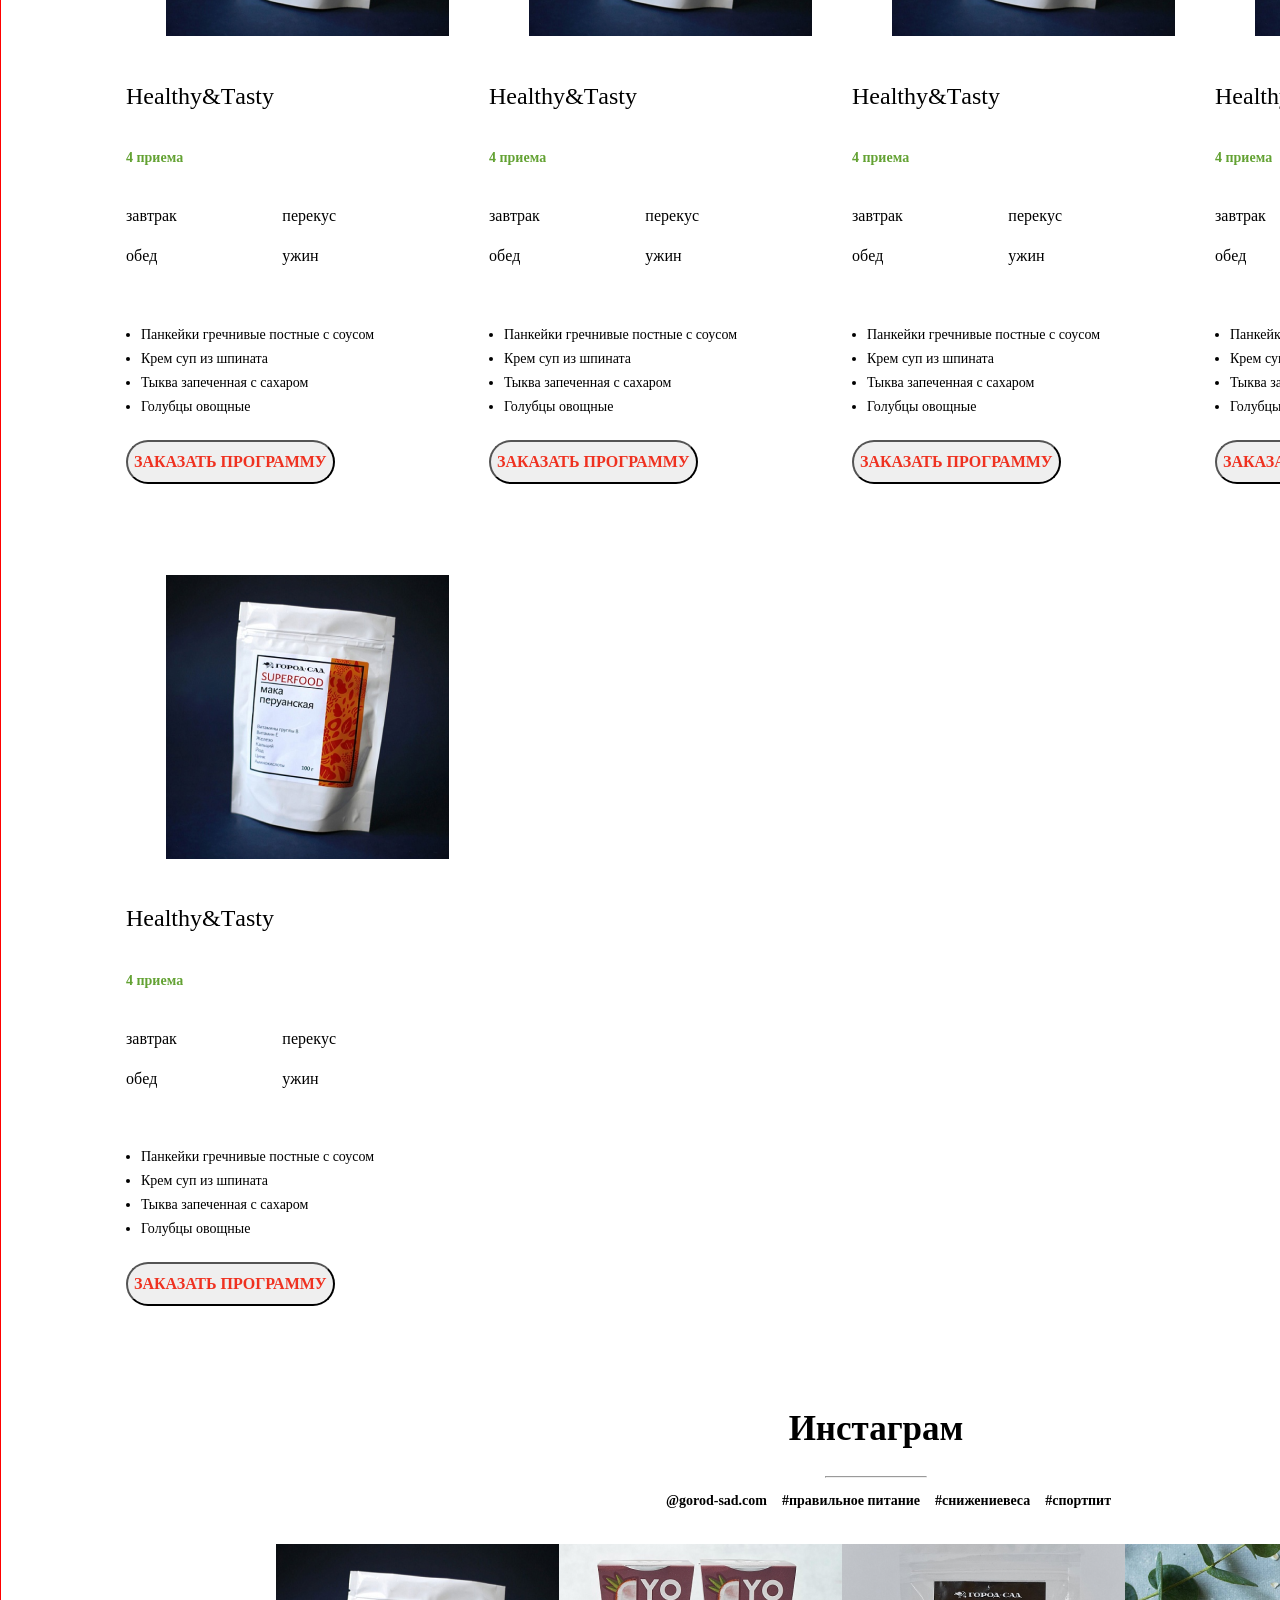
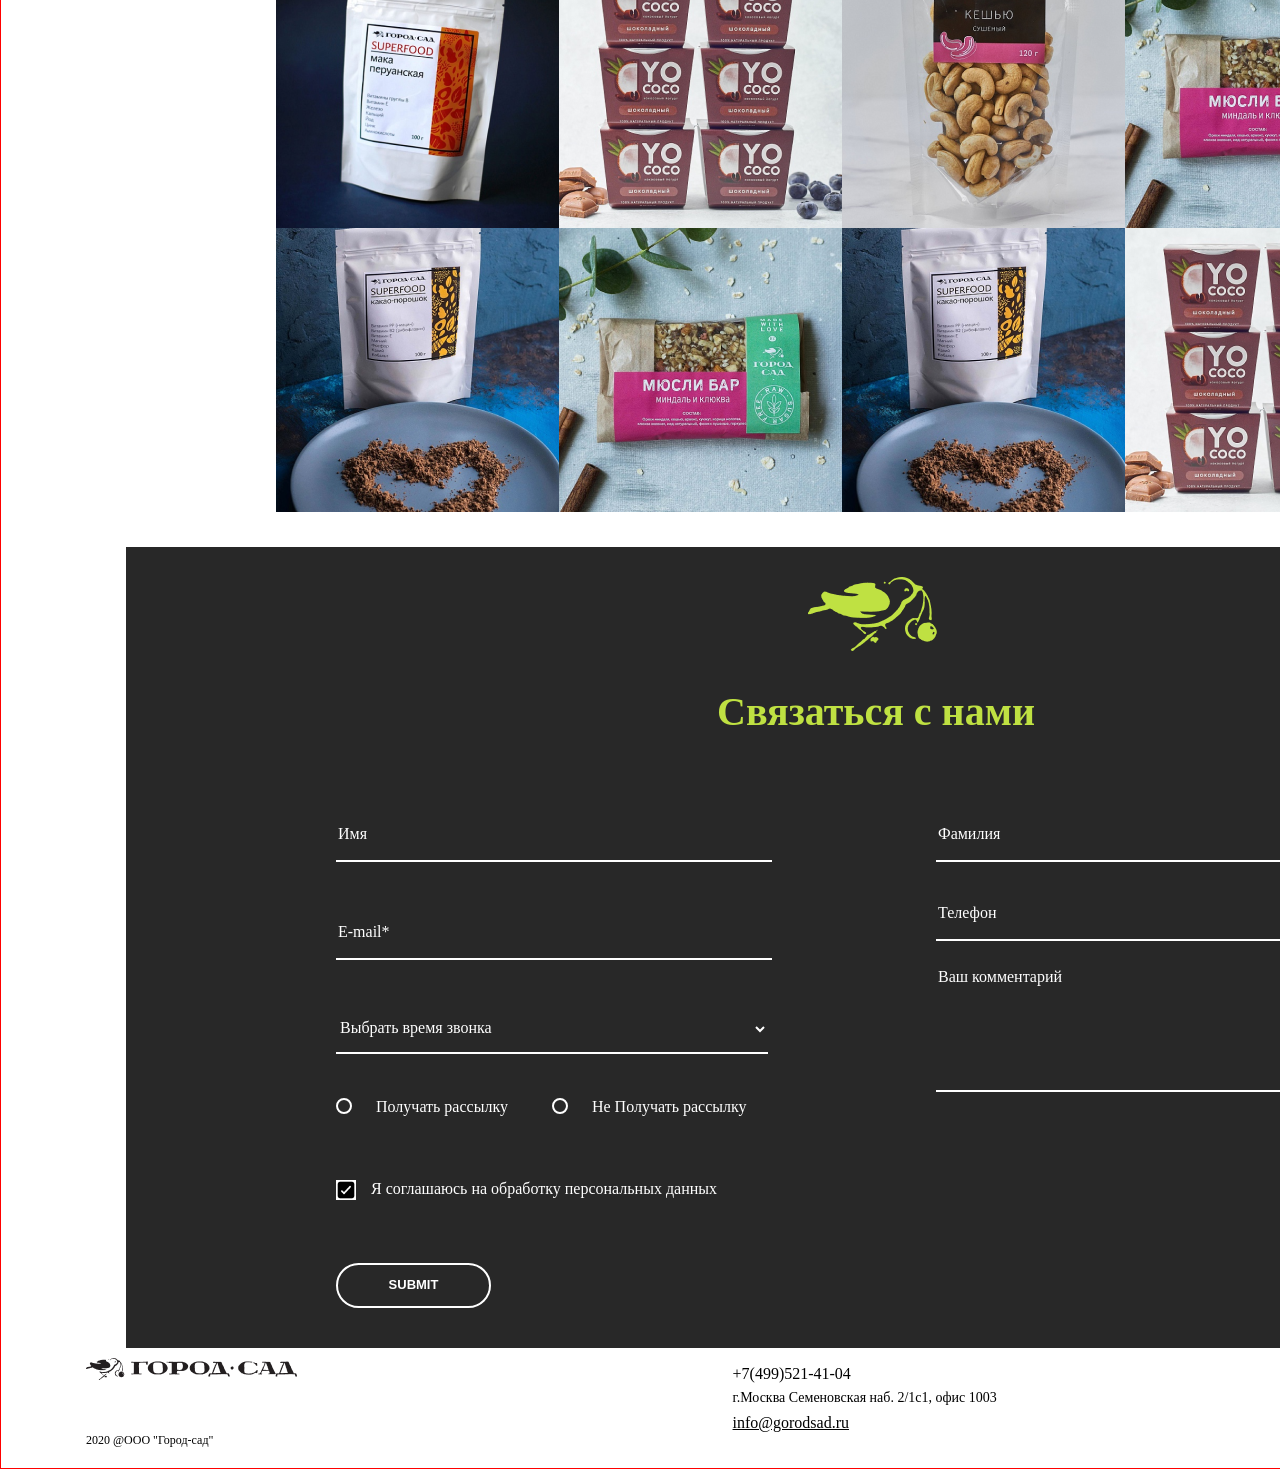
==== commit df9fc90d: "second" ====
--- a/index.html
+++ b/index.html
@@ -3,264 +3,365 @@
     <head>
         <meta charset="utf-8">
         <title>Тестовая страница</title>
-        
-        <link rel="stylesheet" href="https://cdnjs.cloudflare.com/ajax/libs/animate.css/4.1.1/animate.min.css"/>
-        <link rel="stylesheet" href="<link rel="preconnect" href="https://fonts.googleapis.com">
+        <link rel="stylesheet" href="link rel="preconnect" href="https://fonts.googleapis.com">
         <link rel="preconnect" href="https://fonts.gstatic.com" crossorigin>
         <link href="https://fonts.googleapis.com/css2?family=Edu+VIC+WA+NT+Beginner&family=Ibarra+Real+Nova&family=Roboto:ital,wght@1,100&display=swap&subset=cyrillic-ext" rel="stylesheet">
-        <link rel="stylesheet" href="normalize.css">
         <link rel="stylesheet" href="style.css">
         <link rel="stylesheet" href="iconfont.css">
-        
+        <link rel="stylesheet" href="normalize.css">
     </head>
     <body>
         <div class="wrapper">
-            <header class="headar">
-                <div class="headar-container">
-                    <div class="headar-container__left">
-                        <article class="logo">
-                            <img src="img/logo.png" class="logo__text" alt="Логотип">
-                        </article>
-                    </div>
-                    <div class="headar-container__center">
-                        <nav class="navigation">
-                            <ul class="navigation__menu">
-                                <a class="navigation__item font-navigation with-fast-transition" href="#">Программы</a>
-                                <a class="navigation__item font-navigation with-fast-transition" href="#">Доставка</a>
-                                <a class="navigation__item font-navigation with-fast-transition" href="#">На чеи основано меню?</a>
-                                <a class="navigation__item font-navigation with-fast-transition" href="#">О компании</a>
+            <header class="home">
+                <section class="home-title">
+                    
+                    <article class="home-title-logo">
+                        <img src="img/logo.png" class="home-title-logo__img" alt="Логотип">
+                    </article>
+                    <nav class="home-title-nav">
+                        <ul class="home-title-nav-menu">
+                            <li class="home-title-nav-menu__elem font-navigation"><a class="home-title-nav-menu__link" href="#">Программы</a></li>
+                            <li class="home-title-nav-menu__elem font-navigation"><a class="home-title-nav-menu__link" href="#">Доставка</a></li>
+                            <li class="home-title-nav-menu__elem font-navigation"><a class="home-title-nav-menu__link" href="#">На чеи основано меню?</a></li>
+                            <li class="home-title-nav-menu__elem font-navigation"><a class="home-title-nav-menu__link" href="#">О компании</a></li>
+                        </ul>
+                    </nav>
+                    <article class="home-title-contact">
+                        <a class="home-title-contact__tel font-number" href="tel:+74995214104">+7(499)521-41-04</a>
+                        <p class="home-title-contact__text font-number-text">Обратный зонок</p>
+                    </article>
+
+                </section>
+                <section class="main-heder">
+
+                    <article class="main-heder-name">
+                        <img class="main-heder-name__img" src="img/Layer 2.png" alt="">
+                    </article>
+                    <article class="main-heder-name-set">
+                        <button class="main-heder-name-set__text font-card-button">ПОДОБРАТЬ ПРОГРАММУ</button>
+                    </article>
+
+                </section>
+            </header>
+            <main class="main">
+                <section class="bz-content">
+                    <article class="elem box">
+                        <div class="elem__footer">
+                            <div class="elem_icon"> <a class="icon-dinner"></a></div>
+                            <span class="elem__text">Разнообразное меню</span>
+                        </div>
+                    </article>
+                    <article class="elem box">
+                        <div class="elem__footer">
+                            <div class="elem_icon"> <a class="icon-broccoli"></a></div>
+                            <span class="elem__text">Много овощей и фруктов</span>
+                        </div>
+                    </article>
+                    <article class="elem box">
+                        <div class="elem__footer">
+                            <div class="elem_icon"> <a class="icon-water"></a></div>
+                            <span class="elem__text">Минимум соли, без сахара</span>
+                        </div>
+                    </article>
+                    <article class="elem box">
+                        <div class="elem__footer">
+                            <div class="elem_icon"> <a class="icon-pot"></a></div>
+                            <span class="elem__text">Полезные способы приготовления</span>
+                        </div>
+                    </article>
+                    <article class="elem box">
+                        <div class="elem__footer">
+                            <div class="elem_icon"> <a class="icon-food"></a></div>
+                            <span class="elem__text">Бесконтактная доставка</span>
+                        </div>
+                    </article>
+                </section>
+                <section class="bz-border">
+                    <article class="elem box fix">
+                        <div class="elem__footer fix__elem">
+                            <div class="elem_icon"> <a class="icon-dinner"></a></div>
+                            <span class="elem__text">Разнообразное меню</span>
+                        </div>
+                    </article>
+                    <article class="elem box fix">
+                        <div class="elem__footer fix__elem">
+                            <div class="elem_icon"> <a class="icon-broccoli"></a></div>
+                            <span class="elem__text">Много овощей и фруктов</span>
+                        </div>
+                    </article>
+                    <article class="elem box fix">
+                        <div class="elem__footer fix__elem">
+                            <div class="elem_icon"> <a class="icon-water"></a></div>
+                            <span class="elem__text">Минимум соли, без сахара</span>
+                        </div>
+                    </article>
+                    <article class="elem box fix">
+                        <div class="elem__footer fix__elem">
+                            <div class="elem_icon"> <a class="icon-pot"></a></div>
+                            <span class="elem__text">Полезные способы приготовления</span>
+                        </div>
+                    </article>
+                    <article class="elem box fix">
+                        <div class="elem__footer fix__elem">
+                            <div class="elem_icon"> <a class="icon-food"></a></div>
+                            <span class="elem__text">Бесконтактная доставка</span>
+                        </div>
+                    </article>
+                </section>
+                <section class="public">
+
+                    <section class="block-1"></section>
+                    <header class="main-header">
+                        <h2 class="main-header__title font-main">Программы</h2>
+                        <hr class="main-header__line">
+                        <p class="main-header__text font-content-header">уникальные подарки внутри от партнеров</p>
+                    </header>
+                    
+                    <section class="main-content">
+                        
+                        <section class="card">
+                            <div class="elem-card">
+                                <figure class="elem-card__figure"><img class="elem-card__img" src="img/1.png"></figure>
+                                <p class="elem-card__title font-card-title">Healthy&Tasty</p>
+                                <p class="elem-card__text font-card-text-1">4 приема</p>
+                                <div class="row">
+                                    <div class="start">
+                                        <span class="start__text font-card-text-2">завтрак</span>
+                                        <span class="start__text font-card-text-2">обед</span>
+                                    </div>
+                                    <div class="end">
+                                        <span class="end__text font-card-text-2">перекус</span>
+                                        <span class="end__text font-card-text-2">ужин</span>
+                                    </div>
+                                </div>
+                                <ul class="list">
+                                    <li class="list__item font-card-text-3">Панкейки гречнивые постные с соусом</li>
+                                    <li class="list__item font-card-text-3">Крем суп из шпината</li>
+                                    <li class="list__item font-card-text-3">Тыква запеченная с сахаром</li>
+                                    <li class="list__item font-card-text-3">Голубцы овощные</li>
+                                </ul>
+                                <button class="buttom font-card-button">
+                                    ЗАКАЗАТЬ ПРОГРАММУ
+                                </button>
+                            </div>
+                        </section>
+                        <section class="card">
+                            <div class="elem-card">
+                                <figure class="elem-card__figure"><img class="elem-card__img" src="img/1.png"></figure>
+                                <p class="elem-card__title font-card-title">Healthy&Tasty</p>
+                                <p class="elem-card__text font-card-text-1">4 приема</p>
+                                <div class="row">
+                                    <div class="start">
+                                        <span class="start__text font-card-text-2">завтрак</span>
+                                        <span class="start__text font-card-text-2">обед</span>
+                                    </div>
+                                    <div class="end">
+                                        <span class="end__text font-card-text-2">перекус</span>
+                                        <span class="end__text font-card-text-2">ужин</span>
+                                    </div>
+                                </div>
+                                <ul class="list">
+                                    <li class="list__item font-card-text-3">Панкейки гречнивые постные с соусом</li>
+                                    <li class="list__item font-card-text-3">Крем суп из шпината</li>
+                                    <li class="list__item font-card-text-3">Тыква запеченная с сахаром</li>
+                                    <li class="list__item font-card-text-3">Голубцы овощные</li>
+                                </ul>
+                                <button class="buttom font-card-button">
+                                    ЗАКАЗАТЬ ПРОГРАММУ
+                                </button>
+                            </div>
+                        </section>
+                        <section class="card">
+                            <div class="elem-card">
+                                <figure class="elem-card__figure"><img class="elem-card__img" src="img/1.png"></figure>
+                                <p class="elem-card__title font-card-title">Healthy&Tasty</p>
+                                <p class="elem-card__text font-card-text-1">4 приема</p>
+                                <div class="row">
+                                    <div class="start">
+                                        <span class="start__text font-card-text-2">завтрак</span>
+                                        <span class="start__text font-card-text-2">обед</span>
+                                    </div>
+                                    <div class="end">
+                                        <span class="end__text font-card-text-2">перекус</span>
+                                        <span class="end__text font-card-text-2">ужин</span>
+                                    </div>
+                                </div>
+                                <ul class="list">
+                                    <li class="list__item font-card-text-3">Панкейки гречнивые постные с соусом</li>
+                                    <li class="list__item font-card-text-3">Крем суп из шпината</li>
+                                    <li class="list__item font-card-text-3">Тыква запеченная с сахаром</li>
+                                    <li class="list__item font-card-text-3">Голубцы овощные</li>
+                                </ul>
+                                <button class="buttom font-card-button">
+                                    ЗАКАЗАТЬ ПРОГРАММУ
+                                </button>
+                            </div>
+                        </section>
+                        <section class="card">
+                            <div class="elem-card">
+                                <figure class="elem-card__figure"><img class="elem-card__img" src="img/1.png"></figure>
+                                <p class="elem-card__title font-card-title">Healthy&Tasty</p>
+                                <p class="elem-card__text font-card-text-1">4 приема</p>
+                                <div class="row">
+                                    <div class="start">
+                                        <span class="start__text font-card-text-2">завтрак</span>
+                                        <span class="start__text font-card-text-2">обед</span>
+                                    </div>
+                                    <div class="end">
+                                        <span class="end__text font-card-text-2">перекус</span>
+                                        <span class="end__text font-card-text-2">ужин</span>
+                                    </div>
+                                </div>
+                                <ul class="list">
+                                    <li class="list__item font-card-text-3">Панкейки гречнивые постные с соусом</li>
+                                    <li class="list__item font-card-text-3">Крем суп из шпината</li>
+                                    <li class="list__item font-card-text-3">Тыква запеченная с сахаром</li>
+                                    <li class="list__item font-card-text-3">Голубцы овощные</li>
+                                </ul>
+                                <button class="buttom font-card-button">
+                                    ЗАКАЗАТЬ ПРОГРАММУ
+                                </button>
+                            </div>
+                        </section>
+                        <section class="card">
+                            <div class="elem-card">
+                                <figure class="elem-card__figure"><img class="elem-card__img" src="img/1.png"></figure>
+                                <p class="elem-card__title font-card-title">Healthy&Tasty</p>
+                                <p class="elem-card__text font-card-text-1">4 приема</p>
+                                <div class="row">
+                                    <div class="start">
+                                        <span class="start__text font-card-text-2">завтрак</span>
+                                        <span class="start__text font-card-text-2">обед</span>
+                                    </div>
+                                    <div class="end">
+                                        <span class="end__text font-card-text-2">перекус</span>
+                                        <span class="end__text font-card-text-2">ужин</span>
+                                    </div>
+                                </div>
+                                <ul class="list">
+                                    <li class="list__item font-card-text-3">Панкейки гречнивые постные с соусом</li>
+                                    <li class="list__item font-card-text-3">Крем суп из шпината</li>
+                                    <li class="list__item font-card-text-3">Тыква запеченная с сахаром</li>
+                                    <li class="list__item font-card-text-3">Голубцы овощные</li>
+                                </ul>
+                                <button class="buttom font-card-button">
+                                    ЗАКАЗАТЬ ПРОГРАММУ
+                                </button>
+                            </div>
+                        </section>
+                        
+                    </section>
+                </section>
+            </main>
+            <aside class="aside">
+                <section class="public">
+
+                    <section class="block-1"></section>
+                    <header class="main-2-header">
+                        <h2 class="main-2-header__title font-content-title">Инстаграм</h2>
+                        <hr class="main-2-header__line">
+                        <nav class="aside-public-nav">
+                            <ul class="aside-public-nav-menu">
+                                <li class="aside-public-nav-menu__elem font-content-text"><a class="aside-public-nav-menu__link" href="#">@gorod-sad.com</a></li>
+                                <li class="aside-public-nav-menu__elem font-content-text"><a class="aside-public-nav-menu__link" href="#">#правильное питание</a></li>
+                                <li class="aside-public-nav-menu__elem font-content-text"><a class="aside-public-nav-menu__link" href="#">#снижениевеса</a></li>
+                                <li class="aside-public-nav-menu__elem font-content-text"><a class="aside-public-nav-menu__link" href="#">#спортпит</a></li>
                             </ul>
                         </nav>
-                    </div>
-                    <div class="headar-container__right">
-                        <article class="contact">
-                            <b class="contact__phone-number font-number">+7(499)521-41-04</b>
-                            <span class="contact__text font-number-text">Обратный зонок</ы>
-                        </article>
-                    </div>
-                </div>
-                <div class="header-main">
-                    <div class="header-main-box">
-                        <img src="img/Layer 2.png" alt="">
-                        <span class="header-main-box__text-elem">Ваш здоровый рацион питания на каждый день</span>
-                    </div>
-                    <article class="header-main-button">
-                        <button class="header-main-button__elem">ПОДОБРАТЬ ПРОГРАММУ</button>
-                    </article>
-                </div>
-            </header>
-            <div class="bz-content">
-                <article class="elem box">
-                    <div class="elem__footer animate__animated animate__fadeInDown animate-1">
-                        <div class="elem_icon animate-icon-1">
-                            <div class="animate-dinner">
-                                <a class="icon-dinner"></a>
-                            </div>
-                        </div>
-                        <span class="elem__text">Разнообразное меню</span>
+                    </header>
+                    <section class="block-2"></section>
+                </section>
+                <section class="public-main">
+                    <section class="block-3"></section>
+                    <article class="content">
+                        <img class="content__img" src="img/1.png">
+                        <img class="content__img" src="img/2.png">
+                        <img class="content__img" src="img/3.png">
+                        <img class="content__img" src="img/4.png">
+                        <img class="content__img" src="img/5.png">
+                        <img class="content__img" src="img/4.png">
+                        <img class="content__img" src="img/5.png">
+                        <img class="content__img" src="img/2.png">
+                    </article>
+                </section>
+            </aside>
+            <section class="form">
+                <header class="form-header">
+                    <img  class="form-headar__img" src="img/logo1.png">
+                    <h2 class="form-headar__text">Связаться с нами</h2>
+                </header>
+                <section class="form-main">
+                    <form class="form-main-action" action="" method="GET">
+                        <div class="main-form-position">
+                            <section class="main-form-box-1">
+                                <label class="main-form__elem">
+                                    <input class="main-form__name" name="name" type="text" placeholder="Имя" required>
+                                </label>
+                                <label class="main-form__elem">
+                                    <input class="main-form__email" name="email" type="email" placeholder="E-mail*" required>
+                                </label>
+                                <label class="main-form__elem">
+                                    <select name="time" class="main-form__time">
+                                        <option selected disabled>Выбрать время звонка</option>
+                                        <option class="main-form__time-elem">10-00</option>
+                                        <option class="main-form__time-elem">11-00</option>
+                                        <option class="main-form__time-elem">12-00</option>
+                                        <option class="main-form__time-elem">13-00</option>
+                                        <option class="main-form__time-elem">14-00</option>
+                                    </select>
+                                </label>
+                                <div class="radio">
+                                    <div class="main-form__radio">
+                                        <input name="radio" type="radio" class="radio__input" id="radio-1"/>
+                                        <label for="radio-1" class="radio__lebel">Получать рассылку</label>
+                                    </div>
+                                    <div class="main-form__radio">
+                                        <input name="radio" type="radio" class="radio__input" id="radio-2" />
+                                        <label for="radio-2" class="radio__lebel">Не Получать рассылку</label>
+                                    </div>
+                                </div>
+                                <div class="main-form__checkbox">
+                                    <input name="checkbox" type="checkbox" class="checkbox_input" id="checkbox" checked/>
+                                    <label for="checkbox" class="checkbox__lebel">Я соглашаюсь на обработку персональных данных</label>
+                                </div>
+                                <input class="main-form__submit" type="submit">
+                            </section>
+                            <section class="main-form-box-2">
+                                <label class="main-form__elem">
+                                    <input class="main-form__surname" name="surname" type="text" placeholder="Фамилия" required>
+                                </label>
+                                <label class="main-form__elem">
+                                    <input class="main-form__number" name="tel" type="tel" placeholder="Телефон" required>
+                                </label>
+                                <label class="main-form__elem">
+                                    <textarea class="main-form__comment" name="comment" placeholder="Ваш комментарий"></textarea>
+                                </label>
+                                
+                            </section>
+                        </div>
+                    </form>
+                </section>
+            </section>
+            <footer class="footer">
+                <article class="footer-public-1">
+                    <img src="img/logo.png" class="logo__text" alt="Логотип">
+                    <span class="footer-public-1__index font-footer-company">2020 @OOO "Город-сад"</span>
+                </article>
+                <article class="footer-public-2">
+                    <div class="number">
+                        <a class="number__tel" href="tel:+74995214104">+7(499)521-41-04</a>
+                        <address class="number__address font-footer-address">г.Москва Семеновская наб. 2/1c1, офис 1003</address>
+                        <a class="number__email" href="mailto:info@gorodsad.ru">info@gorodsad.ru</a>
                     </div>
                 </article>
-                <article class="elem box">
-                    <div class="elem__footer animate__animated animate__fadeInDown animate-2">
-                        <div class="elem_icon animate-icon-2">
-                            <div class="animate-broccoli">
-                                <a class="icon-broccoli"></a>
-                            </div>
-                        </div>
-                        <span class="elem__text">Много овощей и фруктов</span>
+                <article class="footer-public-3">
+                    <div class="messenger">
+                        <b class="messenger__1">Facebook</b>
+                        <b class="messenger__1">VK</b>
+                        <b class="messenger__1">Instagram</b>
+                        <b class="messenger__1">YouTube</b>
                     </div>
-                </article>
-                <article class="elem box">
-                    <div class="elem__footer animate__animated animate__fadeInDown animate-3">
-                        <div class="elem_icon animate-icon-3">
-                            <div class="animate-water">
-                                <a class="icon-water"></a>
-                            </div>
-                        </div>
-                        <span class="elem__text">Минимум соли, без сахара</span>
-                    </div>
-                </article>
-                <article class="elem box">
-                    <div class="elem__footer animate__animated animate__fadeInDown animate-4">
-                        <div class="elem_icon animate-icon-4">
-                            <div class="animate-pot">
-                                <a class="icon-pot"></a>
-                            </div>
-                        </div>
-                        <span class="elem__text">Полезные способы приготовления</span>
-                    </div>
-                </article>
-                <article class="elem box">
-                    <div class="elem__footer animate__animated animate__fadeInDown animate-5">
-                        <div class="elem_icon animate-icon-5">
-                            <div class="animate-food">
-                                <a class="icon-food"></a>
-                            </div>
-                        </div>
-                        <span class="elem__text">Бесконтактная доставка</span>
-                    </div>
-                </article>
-            </div>
-            <main class="main">
-                <section class="main-content-header">
-                    <h2 class="main-content-header__title font-main">Программы</h2>
-                    <div class="main-content-header__line"></div>
-                    <p class="main-content-header__text font-content-header">уникальные подарки внутри от партне</p>
-                </section>
-                <section class="main-content">
-                    <article class="main-content-card">
-                        <figure class="main-content-card__img"><img src="img/1.png"></figure>
-                        <figcaption class="main-content-card__title font-card-title">Healthy&Tasty</figcaption>
-                        <b class="main-content-card__number font-card-text-1">4 приема</b>
-                        <div class="main-content-card-list">
-                            <div class="main-content-card-list__start">
-                                <span class="main-content-card-list__elem font-card-text-2">завтрак</span>
-                                <span class="main-content-card-list__elem font-card-text-2">обед</span>
-                            </div>
-                            <div class="main-content-card-list__start__end">
-                                <span class="main-content-card-list__elem font-card-text-2">перекус</span>
-                                <span class="main-content-card-list__elem font-card-text-2">ужин</span>
-                            </div>
-                        </div>
-                        <ul class="main-content-card-food">
-                            <li class="main-content-card-food__elem font-card-text-3">Панкейки гречнивые постные с соусом</li>
-                            <li class="main-content-card-food__elem font-card-text-3">Крем суп из шпината</li>
-                            <li class="main-content-card-food__elem font-card-text-3">Тыква запеченная с сахаром</li>
-                            <li class="main-content-card-food__elem font-card-text-3">Голубцы овощные</li>
-                        </ul>
-                        <button class="main-content__buttom font-card-button">ЗАКАЗАТЬ ПРОГРАММУ</button>
-                    </article>
-                    <article class="main-content-card">
-                        <figure class="main-content-card__img"><img src="img/1.png"></figure>
-                        <figcaption class="main-content-card__title font-card-title">Healthy&Tasty</figcaption>
-                        <b class="main-content-card__number font-card-text-1">4 приема</b>
-                        <div class="main-content-card-list">
-                            <div class="main-content-card-list__start">
-                                <span class="main-content-card-list__elem font-card-text-2">завтрак</span>
-                                <span class="main-content-card-list__elem font-card-text-2">обед</span>
-                            </div>
-                            <div class="main-content-card-list__start__end">
-                                <span class="main-content-card-list__elem font-card-text-2">перекус</span>
-                                <span class="main-content-card-list__elem font-card-text-2">ужин</span>
-                            </div>
-                        </div>
-                        <ul class="main-content-card-food">
-                            <li class="main-content-card-food__elem font-card-text-3">Панкейки гречнивые постные с соусом</li>
-                            <li class="main-content-card-food__elem font-card-text-3">Крем суп из шпината</li>
-                            <li class="main-content-card-food__elem font-card-text-3">Тыква запеченная с сахаром</li>
-                            <li class="main-content-card-food__elem font-card-text-3">Голубцы овощные</li>
-                        </ul>
-                        <button class="main-content__buttom font-card-button">ЗАКАЗАТЬ ПРОГРАММУ</button>
-                    </article><article class="main-content-card">
-                        <figure class="main-content-card__img"><img src="img/1.png"></figure>
-                        <figcaption class="main-content-card__title font-card-title">Healthy&Tasty</figcaption>
-                        <b class="main-content-card__number font-card-text-1">4 приема</b>
-                        <div class="main-content-card-list">
-                            <div class="main-content-card-list__start">
-                                <span class="main-content-card-list__elem font-card-text-2">завтрак</span>
-                                <span class="main-content-card-list__elem font-card-text-2">обед</span>
-                            </div>
-                            <div class="main-content-card-list__start__end">
-                                <span class="main-content-card-list__elem font-card-text-2">перекус</span>
-                                <span class="main-content-card-list__elem font-card-text-2">ужин</span>
-                            </div>
-                        </div>
-                        <ul class="main-content-card-food">
-                            <li class="main-content-card-food__elem font-card-text-3">Панкейки гречнивые постные с соусом</li>
-                            <li class="main-content-card-food__elem font-card-text-3">Крем суп из шпината</li>
-                            <li class="main-content-card-food__elem font-card-text-3">Тыква запеченная с сахаром</li>
-                            <li class="main-content-card-food__elem font-card-text-3">Голубцы овощные</li>
-                        </ul>
-                        <button class="main-content__buttom font-card-button">ЗАКАЗАТЬ ПРОГРАММУ</button>
-                    </article><article class="main-content-card">
-                        <figure class="main-content-card__img"><img src="img/1.png"></figure>
-                        <figcaption class="main-content-card__title font-card-title">Healthy&Tasty</figcaption>
-                        <b class="main-content-card__number font-card-text-1">4 приема</b>
-                        <div class="main-content-card-list">
-                            <div class="main-content-card-list__start">
-                                <span class="main-content-card-list__elem font-card-text-2">завтрак</span>
-                                <span class="main-content-card-list__elem font-card-text-2">обед</span>
-                            </div>
-                            <div class="main-content-card-list__start__end">
-                                <span class="main-content-card-list__elem font-card-text-2">перекус</span>
-                                <span class="main-content-card-list__elem font-card-text-2">ужин</span>
-                            </div>
-                        </div>
-                        <ul class="main-content-card-food">
-                            <li class="main-content-card-food__elem font-card-text-3">Панкейки гречнивые постные с соусом</li>
-                            <li class="main-content-card-food__elem font-card-text-3">Крем суп из шпината</li>
-                            <li class="main-content-card-food__elem font-card-text-3">Тыква запеченная с сахаром</li>
-                            <li class="main-content-card-food__elem font-card-text-3">Голубцы овощные</li>
-                        </ul>
-                        <button class="main-content__buttom font-card-button">ЗАКАЗАТЬ ПРОГРАММУ</button>
-                    </article><article class="main-content-card">
-                        <figure class="main-content-card__img"><img src="img/1.png"></figure>
-                        <figcaption class="main-content-card__title font-card-title">Healthy&Tasty</figcaption>
-                        <b class="main-content-card__number font-card-text-1">4 приема</b>
-                        <div class="main-content-card-list">
-                            <div class="main-content-card-list__start">
-                                <span class="main-content-card-list__elem font-card-text-2">завтрак</span>
-                                <span class="main-content-card-list__elem font-card-text-2">обед</span>
-                            </div>
-                            <div class="main-content-card-list__start__end">
-                                <span class="main-content-card-list__elem font-card-text-2">перекус</span>
-                                <span class="main-content-card-list__elem font-card-text-2">ужин</span>
-                            </div>
-                        </div>
-                        <ul class="main-content-card-food">
-                            <li class="main-content-card-food__elem font-card-text-3">Панкейки гречнивые постные с соусом</li>
-                            <li class="main-content-card-food__elem font-card-text-3">Крем суп из шпината</li>
-                            <li class="main-content-card-food__elem font-card-text-3">Тыква запеченная с сахаром</li>
-                            <li class="main-content-card-food__elem font-card-text-3">Голубцы овощные</li>
-                        </ul>
-                        <button class="main-content__buttom font-card-button">ЗАКАЗАТЬ ПРОГРАММУ</button>
-                    </article>
-                </section>
-                <section class="main-content-footer">
-                    <section class="main-content-footer-header">
-                        <h2 class="main-content-footer-header__title font-content-title">Инстаграм</h2>
-                        <div class="main-content-footer-header__line"></div>
-                        <nav class="navigation-footer-header__menu">
-                            <ul class="navigation-footer-header__menu">
-                                <a class="navigation-footer-header__item font-content-text" href="#">@gorod-sad.com</a>
-                                <a class="navigation-footer-header__item font-content-text" href="#">#правильное питание</a>
-                                <a class="navigation-footer-header__item font-content-text" href="#">#снижениевеса</a>
-                                <a class="navigation-footer-header__item font-content-text" href="#">#спортпит</a>
-                            </ul>
-                        </nav>
-                    </section>
-                    <section class="main-content-footer-container">
-                        <figure class="main-content-footer-container__elem"><img src="img/1.png"></figure>
-                        <figure class="main-content-footer-container__elem"><img src="img/2.png"></figure>
-                        <figure class="main-content-footer-container__elem"><img src="img/3.png"></figure>
-                        <figure class="main-content-footer-container__elem"><img src="img/4.png"></figure>
-                        <figure class="main-content-footer-container__elem"><img src="img/5.png"></figure>
-                        <figure class="main-content-footer-container__elem"><img src="img/4.png"></figure>
-                        <figure class="main-content-footer-container__elem"><img src="img/5.png"></figure>
-                        <figure class="main-content-footer-container__elem"><img src="img/2.png"></figure>
-                    </section>
-                </section>
-            </main>
-            <footer class="footer">
-                <article class="footer-public">
-                    <img src="img/logo.png" class="logo__text" alt="Логотип">
-                    <span class="footer-public__elem-end font-footer-company">2020 @OOO "Город-сад"</span>
-                </article>
-                <article class="footer-public">
-                    <div class="footer-public__elem">
-                        <b class="footer-public__elem-number font-footer-number">+7(499)521-41-04</b>
-                        <address class="footer-public__elem-address font-footer-address">г.Москва Семеновская наб. 2/1c1, офис 1003</address>
-                        <a class="footer-public__elem-email font-footer-info" href="#">info@gorodsad.ru</a>
-                    </div>
-                </article>
-                <article class="footer-public">
-                    <div class="footer-public-social">
-                        <b class="footer-public-social__elem">Facebook</b>
-                        <b class="footer-public-social__elem">VK</b>
-                        <b class="footer-public-social__elem">Instagram</b>
-                        <b class="footer-public-social__elem">YouTube</b>
-                    </div>
-                    <span class="footer-public__elem-end ">Разработка сайта - FSD</span>
+                    <span class="developer">Разработка сайта - FSD</span>
                 </article>
             </footer>
         </div>
--- a/style.css
+++ b/style.css
@@ -1,125 +1,164 @@
-html {
-    position: relative;
-}
-html, body {
-    min-height: 100%;
-}
-body{
-    background: #ccc;
-    margin: 0;
-    padding-bottom: 100px;
-}
-main {
-    margin: auto;
-}
-
-.headar-container__center{
-    width:900px;
-    display: flex;
-    justify-content: center;
-}
-.navigation__menu{
-    display: flex;
-}
-.navigation__menu{
-    position: relative;
-}
-.navigation__item{
-    left: 0;
-    position: relative;
-}
-.contact__text{
-    padding-left: 10px;
-}
-
-
-.navigation__item.with-fast-transition:hover,.contact__phone-number:hover { 
-    color: #FF8C00;
-}
-
-.navigation__item.with-fast-transition, .contact__phone-number:hover{ 
-    transition: 2s; 
-}
-.navigation__item:after{
-    content: "";
-    display: block;
-    border-bottom: 1px solid #FF8C00;
-    height: 3px;
-    width: 0%;
-    transition: width 1s linear;
-}
-.navigation__item:hover:after{
-    width: 100%;
-}
-@keyframes scaling-1{
-    0%{transform: rotateY(0deg);}
-    20%{transform: rotateY(360deg);}
-    100%{transform: rotateY(360deg);}
-}
-
-.animate-icon-1{
-    animation-name: scaling-1;
-    animation-duration: 12.5s; 
-    animation-delay: 2.5s;
-    animation-iteration-count: infinite;
-}
-.animate-icon-2{
-    animation-name: scaling-1;
-    animation-duration: 12.5s; 
-    animation-delay: 5s;
-    animation-iteration-count: infinite;
-}
-.animate-icon-3{
-    animation-name: scaling-1;
-    animation-duration: 12.5s; 
-    animation-delay: 7.5s;
-    animation-iteration-count: infinite;
-}
-.animate-icon-4{
-    animation-name: scaling-1;
-    animation-duration: 12.5s; 
-    animation-delay: 10s;
-    animation-iteration-count: infinite;
-}
-.animate-icon-5{
-    animation-name: scaling-1;
-    animation-duration: 12.5s; 
-    animation-delay: 12.5s;
-    animation-iteration-count: infinite;
-}
-@keyframes active-icon{
-    0%{transform: scale(1,1), rotate(0deg);}
-    100%{transform: scale(1.5,1.5) rotate(4deg);}
-}
-.animate-dinner:hover,.animate-broccoli:hover,.animate-water:hover,.animate-pot:hover,.animate-food:hover{
-    animation-name: active-icon;
-    animation-duration: 3s; 
-}
-.animate-1{
-    animation-delay: 1.5s;
-}
-.animate-2{
-    animation-delay: 2.5s;
-}
-.animate-3{
-    animation-delay: 3.5s;
-}
-.animate-4{
-    animation-delay: 4.5s;
-}
-.animate-5{
-    animation-delay: 5.5s;
-}
-
-
-
-.bz-content{
-    display: flex;
-}
+.font-navigation{
+    font-family: 'Segoe UI';
+    font-style: normal;
+    font-weight: 400;
+    font-size: 16px;
+    line-height: 120%;
+
+    text-align: center;
+
+    color: #000000;
+}
+.font-main{
+    font-family: 'Segoe UI';
+    font-style: normal;
+    font-weight: 700;
+    font-size: 35px;
+    line-height: 100%;
+    color: #000000;
+    margin: 10px auto;
+    padding-bottom: 20px;
+}
+.font-content-header{
+    font-family: 'Segoe UI';
+    font-style: normal;
+    font-weight: 400;
+    font-size: 14px;
+    line-height: 104.5%;
+    
+    color: #000000;
+    margin: 20px auto;
+    
+}
+.font-card-title{
+
+    font-family: 'Segoe UI';
+    font-style: normal;
+    font-weight: 400;
+    font-size: 24px;
+    line-height: 127%;
+    font-feature-settings: 'kern' off;
+    
+    color: #000000;
+}
+.font-card-text-1{
+
+    font-family: 'Segoe UI';
+    font-style: normal;
+    font-weight: 700;
+    font-size: 14px;
+    line-height: 127%;
+
+    font-feature-settings: 'kern' off;
+
+    color: #63A233;
+}
+.font-card-text-2{
+    font-family: 'Segoe UI';
+    font-style: normal;
+    font-weight: 400;
+    font-size: 16px;
+    line-height: 127%;
+
+
+    font-feature-settings: 'kern' off;
+
+    color: #000000;
+}
+.font-card-text-3{
+
+    font-family: 'Segoe UI';
+    font-style: normal;
+    font-weight: 400;
+    font-size: 14px;
+    line-height: 172.5%;
+
+    color: #000000;
+}
+.font-card-button{
+
+    border-radius: 30px;
+    font-family: 'Segoe UI';
+    font-style: normal;
+    font-weight: 700;
+    font-size: 16px;
+    line-height: 38px;
+
+    color: #EF3120;
+}
+.font-content-title{
+        
+    margin: 30px auto;
+    font-family: 'Segoe UI';
+    font-style: normal;
+    font-weight: 700;
+    font-size: 35px;
+    line-height: 100%;
+
+    text-align: center;
+
+    color: #000000;
+}
+.font-content-text{
+
+
+    font-family: 'Segoe UI';
+    font-style: normal;
+    font-weight: 600;
+    font-size: 14px;
+    line-height: 104.5%;
+
+    color: #000000;
+}
+.font-footer-company{
+
+    font-family: 'Segoe UI';
+    font-style: normal;
+    font-weight: 400;
+    font-size: 12px;
+    line-height: 120%;
+
+    color: black;
+
+}
+.font-footer-number{
+
+    font-family: 'Segoe UI';
+    font-style: normal;
+    font-weight: 700;
+    font-size: 18px;
+    line-height: 120%;
+    color: black;
+}
+.font-footer-address{
+
+    font-family: 'Segoe UI';
+    font-style: normal;
+    font-weight: 400;
+    font-size: 14px;
+    line-height: 120%;
+    color: black;
+}
+.font-footer-info{
+
+    font-family: 'Segoe UI';
+    font-style: normal;
+    font-weight: 400;
+    font-size: 12px;
+    line-height: 120%;
+
+    text-decoration-line: underline;
+
+    color: black;
+
+}
+
+
+
 .elem{
     width: 300px;
     height: 300px;
-    background-color: yellow;
+    background-color: white;
     padding-top: 20px;
 }
 .elem__img{
@@ -137,350 +176,381 @@
 .elem__text{
     font-size: 20px;
     display: block;
-    margin-top: 30px;
+    padding-top: 10px;
     word-wrap: break-word;
 }
+
+.bz-content {
+  box-sizing: content-box;
+  display: inline-flex;
+}
+.bz-content *,
+.bz-content *::before,
+.bz-content *::after {
+  box-sizing: inherit;
+}
+
+.bz-border {
+  box-sizing: border-box;
+  display: inline-flex;
+}
+.bz-border *,
+.bz-border *::before,
+.bz-border *::after {
+  box-sizing: inherit;
+}
+.box {
+  padding: 15px;
+}
+.fix{
+  width: 330px;
+}
+.fix__elem{
+  width: 220px;
+}
 .elem_icon{
-    width: 150px;
-    height: 150px;
-    border-radius: 50%;
-    background-color: rgb(30, 212, 30, 0.4);
-    position: relative;
-  }
-
-
-.font-navigation{
-    height: 19px;
-
-    font-family: 'Segoe UI';
-    font-style: normal;
-    font-weight: 400;
-    font-size: 16px;
-    line-height: 120%;
-
-    text-align: center;
-    color: #000000;
-}
-.font-main{
-    width: 208px;
-    height: 27px;
-
-    font-family: 'Segoe UI';
-    font-style: normal;
-    font-weight: 700;
-    font-size: 35px;
-    line-height: 100%;
-    color: #000000;
-    margin: 10px auto;
-}
-.font-number{
-    width: 185px;
-    height: 22px;
-
-    font-family: 'Segoe UI';
-    font-style: normal;
-    font-weight: 700;
-    font-size: 18px;
-    line-height: 120%;
-    color: #000000;
-}
-.font-number-text{
-    width: 107px;
-    height: 16px;
-
-    font-family: 'Segoe UI';
-    font-style: normal;
-    font-weight: 400;
-    font-size: 13px;
-    line-height: 120%;
-    text-decoration-line: underline;
-
-    color: #000000;
-
-}
-.font-content-header{
-    
-    width: 274px;
-    height: 15px;
-    
-    font-family: 'Segoe UI';
-    font-style: normal;
-    font-weight: 400;
-    font-size: 14px;
-    line-height: 104.5%;
-    
-    color: #000000;
-    margin: 20px auto;
-    
-}
-.font-card-title{
-
-font-family: 'Segoe UI';
-font-style: normal;
-font-weight: 400;
-font-size: 24px;
-line-height: 127%;
-
-font-feature-settings: 'kern' off;
-
-color: #000000;
-
-}
-.font-card-text-1{
-
-    font-family: 'Segoe UI';
-    font-style: normal;
-    font-weight: 700;
-    font-size: 14px;
-    line-height: 127%;
-
-    font-feature-settings: 'kern' off;
-
-    color: #63A233;
-}
-.font-card-text-2{
-    width: 59px;
-    height: 20px;
-
-    font-family: 'Segoe UI';
-    font-style: normal;
-    font-weight: 400;
-    font-size: 16px;
-    line-height: 127%;
-
-
-    font-feature-settings: 'kern' off;
-
-    color: #000000;
-}
-.font-card-text-3{
-
-    font-family: 'Segoe UI';
-    font-style: normal;
-    font-weight: 400;
-    font-size: 14px;
-    line-height: 172.5%;
-
-    color: #000000;
-}
-.font-card-button{
-    width: 219px;
-    height: 58px;
-    border-radius: 30px;
-    font-family: 'Segoe UI';
-    font-style: normal;
-    font-weight: 700;
-    font-size: 16px;
-    line-height: 38px;
-
-    color: #EF3120;
-    margin-left: 40px;
-}
-.font-content-title{
-        
-    width: 183px;
-    height: 35px;
-    margin: 30px auto;
-    font-family: 'Segoe UI';
-    font-style: normal;
-    font-weight: 700;
-    font-size: 35px;
-    line-height: 100%;
-
-    text-align: center;
-
-    color: #000000;
-}
-.font-content-text{
-    width: 124px;
-    height: 17px;
-
-    font-family: 'Segoe UI';
-    font-style: normal;
-    font-weight: 600;
-    font-size: 14px;
-    line-height: 104.5%;
-
-    color: #000000;
-}
-.font-footer-company{
-    width: 178px;
-    height: 14px;
-    
-
-    font-family: 'Segoe UI';
-    font-style: normal;
-    font-weight: 400;
-    font-size: 12px;
-    line-height: 120%;
-
-    color: black;
-
-}
-.font-footer-number{
-    width: 155px;
-    height: 22.37px;
-
-
-    font-family: 'Segoe UI';
-    font-style: normal;
-    font-weight: 700;
-    font-size: 18px;
-    line-height: 120%;
-    color: black;
-}
-.font-footer-address{
-    width: 295px;
-    height: 17.29px;
-
-    font-family: 'Segoe UI';
-    font-style: normal;
-    font-weight: 400;
-    font-size: 14px;
-    line-height: 120%;
-    color: black;
-}
-.font-footer-info{
-    width: 99px;
-    height: 14px;
-
-
-    font-family: 'Segoe UI';
-    font-style: normal;
-    font-weight: 400;
-    font-size: 12px;
-    line-height: 120%;
-
-    text-decoration-line: underline;
-
-    color: black;
-
-}
-
-
-
-.navigation__item, .navigation-footer-header__item, .footer-public__elem-email{
-    text-decoration: none;
-    color: black;
-    margin-right: 25px;
-}
-.headar{
+  width: 150px;
+  height: 150px;
+  border-radius: 50%;
+  background-color: rgb(30, 212, 30, 0.4);
+  position: relative;
+}
+
+
+.form-main {
+    margin: auto;
+}
+.form-header{
     text-align: center;
     padding: 30px 100px;
     margin: auto;
 }
-.headar-container{
+.form{
+    width: 1500px;
+    margin: 0px auto;
+    background-color: #282828;
+    padding-bottom: 30px;
+}
+
+::-webkit-input-placeholder {color:#fff;}
+::-moz-placeholder          {color:#fff;}
+:-moz-placeholder           {color:#fff;}
+:-ms-input-placeholder      {color:#fff;}
+.form-headar__text{
+    font-weight: bold;
+    color: #BFE142;
+    font-size: 40px;
+}
+.form-main-action{
+    width: 80%;
+    margin: 10px auto;
+    color: white;
+}
+.main-form-box-1, .main-form-box-2{
+    display: flex;
+    flex-flow: column wrap;
+    width: 40%;
+    height: 500px;
+    justify-content: space-between;
+}
+.main-form-position{
+    display: flex;
+    justify-content: space-around;
+}
+.main-form__name, .main-form__email, .main-form__time, .main-form__surname, .main-form__number, .main-form__comment{
+    background-color: #282828;
+    color: white;
+    border-bottom: 2px solid white;
+    border-right: 0px;
+    border-left: 0px;
+    border-top: 0px;
+    height: 50px;
+    width: 90%;
+}
+.radio, .checkbox{
+    margin-right: 15px;
+}
+.radio-met{
+    margin-right: 55px;
+}
+.main-form__text{
+    padding-bottom: 15px;
+}
+.main-form-box-2{
+    justify-content: flex-start;
+}
+.main-form__surname, .main-form__number{
+    margin-bottom: 25px;
+}
+.main-form__comment{
+    height: 120px;
+    border-bottom: 2px solid white;
+    border-top: 0px;
+    resize: none;
+}
+.main-form__checkbox{
+    position: relative;
+    margin-bottom: 20px;
+}
+.checkbox_input{
+    display: none;
+}
+.checkbox__lebel{
+    padding-left: 35px;
+    cursor: pointer;
+}
+.checkbox__lebel:before{
+    box-sizing: border-box;
+    content: "";
+    display: block;
+    width: 20px;
+    height: 20px;
+    background-color: 282828;
+    border: 1px solid white;
+    position: absolute;
+    top: 0;
+    left: 0;
+    z-index: 1;
+
+}
+.checkbox__lebel:after{
+    content: "";
+    display: block;
+    width: 20px;
+    height: 20px;
+    background: url("check.png");
+    background-size: 20px 20px;
+    background-color: white;
+    position: absolute;
+    top: 0;
+    left: 0;
+    z-index: 2;
+    opacity: 0;
+}
+.checkbox_input:checked + .checkbox__lebel::after{
+    opacity: 1;
+}
+
+.radio{
+    margin-bottom: 20px;
+}
+.main-form__radio{
+    position: relative;
+    display: inline-block;
+}
+.radio__input{
+    display: none;
+}
+.radio__lebel{
+    margin: 0px 40px;
+    cursor: pointer;
+}
+.radio__lebel:before{
+    box-sizing: border-box;
+    content: "";
+    display: block;
+    width: 16px;
+    height: 16px;
+    border: 2px solid white;
+    border-radius: 50%;
+    background-color: 282828;
+    position: absolute;
+    top: 0;
+    left: 0;
+    z-index: 1;
+}
+.radio__lebel:after{
+    content: "";
+    display: block;
+    width: 8px;
+    height: 8px;
+    border-radius: 50%;
+    background-color: white;
+    position: absolute;
+    top: 4px;
+    left: 4px;
+    z-index: 2;
+    opacity: 0;
+}
+.radio__input:checked + .radio__lebel::after{
+    opacity: 1;
+}
+.main-form__submit{
+    width: 155px;
+    height: 45px;
+    border-radius: 25%;
+    cursor: pointer;
+    border: 2px solid white;
+    background-color:rgb(4, 4, 4,0);
+    color: white;
+    text-transform: uppercase;
+    font-family: Arial, Helvetica, sans-serif;
+    font-size: 13px;
+    font-weight: bold;
+    border-radius: 40px;
+}
+
+
+
+
+.content{
+    display: flex;
+    flex-wrap: wrap;
+}
+.public hr{
+    width: 100px;
+}
+.public{
+    text-align: center;
+    font-family: Arial;
+}
+.public nav a{
+    text-decoration: none;
+    color: black;
+    margin-top: 20px;
+    margin-right: 15px;
+}
+.public nav span{
+    margin-right: 15px;
+}
+.public nav{
+    line-height: 45px;
+}
+.elem{
+    margin: 5px;
+}
+.public-main{
+    margin: 35px auto;
+    width: 1200px;
+}
+.nav{
+    list-style-type: none;
+}
+.aside-public-nav-menu{
+    display: flex;
+    justify-content: center;
+}
+.home-title-nav-menu__link,.aside-public-nav-menu__link{
+    margin-right: 25px;
+    text-decoration: none;
+    color: black;
+}
+.home-title-nav-menu__elem,.aside-public-nav-menu__elem{
+    list-style-type: none;
+}
+.home-title-nav-menu{
+    display: flex;
+    justify-content: center;
+}
+.home{
+    text-align: center;
+    padding: 30px 100px;
+}
+.home-title{
     display: flex;
     flex-direction: row;
     justify-content: space-between;
 }
-.logo, .contact{
-    display: flex;
-    flex-direction: column;
-    padding: 10px 0px;
-}
-.logo__text{
-    margin: 0px 0px;
-}
-.header-main{
+.logo{
+    margin-top: 15px;
+}
+.main-heder{
     display: flex;
     flex-direction: column;
     align-items: flex-start;
 }
 .wrapper{
-    width: 1500px;
+    width: 1750px;
+    border: 1px solid red;
     margin: 0px auto;
 }
-.header-main-box{
-    display: flex;
-    flex-direction: column;
-    padding: 30px 0px;
-}
-.header-main-box__name{
+.box{
+    display: flex;
+    flex-direction: column;
+}
+.main-heder-name__company{
     display: flex;
     flex-direction: column;
     align-items: flex-start;
     margin-bottom: 5px;
 }
-.header-main-button__elem{
+.main-heder-name-set{
+    margin-top: 50px;
+}
+a[href^="tel:"] {
+    font-size: 16px;
+    line-height: 32px;
+    text-decoration: none;
+    color: #000000;
+}
+a[href^="mailto:"] {
+    font-size: 16px;
+    line-height: 32px;
+    color: #000000;
+}
+.main-content{
+    display: flex;
+    flex-wrap: wrap;
+    margin: 0px 125px;
+}
+.elem-card__text{
+    font-weight:bold;
+}
+.card{
+    display: flex;
+    flex-direction: column;
+    padding-bottom: 5%;
+}
+.elem-card{
+    display: flex;
+    flex-direction: column;
+    align-items: flex-start;
+}
+figcaption{
+    margin: 30px 0px;
+}
+.start{
+    display: flex;
+    flex-flow: column wrap;
+    align-items: flex-start;
     
-    border-radius: 30px;
-
-    width: 241px;
-    height: 48px;
-
-
-    font-family: 'Segoe UI';
-    font-style: normal;
-    font-weight: 700;
-    font-size: 16px;
-    line-height: 38px;
-
-    align-items: center;
-    text-transform: uppercase;
-
-    color: black;
-
-}
-
-.header-main-button{
-    padding-top: 50px;
-}
-.main-content-header, .main-content-footer-header{
-    text-align: center;
-    padding-bottom: 20px;
-}
-.main-content{
-    display: flex;
-    flex-flow: row wrap;
-    padding: 10px 150px;
-}
-.main-content-header__line, .main-content-footer-header__line{
-    width: 80px;
+}
+.end{
+    display: flex;
+    flex-flow: column wrap;
+    align-items: flex-start;
+}
+.row{
+    display: flex;
+    width: 210px;
+    justify-content: space-between;
+    margin-top: 15px;
+    margin-bottom: 25px;
+}
+span{
+    padding: 10px  0px;
+}
+.list{
+    display: flex;
+    flex-direction: column;
+    align-items: flex-start;
+    padding: 5px 15px;
+}
+.footer-public{
+    display: flex;
+    justify-content: space-evenly;
+}
+.footer{
+    display: flex;
+    justify-content: space-between;
+    padding: 0px 85px;
+    height: 100px;
+}
+.footer-public-1, .footer-public-2, .footer-public-3{
+    display: flex;
+    flex-direction: column;
+    justify-content: space-between;
+}
+.home, .main, .aside, .footer{
     margin: 10px auto;
 }
-.main-content-card{
-    display: flex;
-    flex-direction: column;
-    margin: 10px 10px;
-}
-.main-content-card__title{
-    margin-left: 40px;
-    font-size: 30px;
-}
-.main-content-card__number{
-    margin-left: 40px;
-    padding-top: 35px;
-}
-.main-content-card-list{
-    margin-left: 40px;
-    display: flex;
-}
-.main-content-card-list__start, .main-content-card-list__start__end{
-    display: flex;
-    flex-direction: column;
-    margin-right: 30px;
-}
-.main-content-card-food{
-    margin-left: 15px;
-}
-.main-content-footer-container{
-    display: flex;
-    flex-wrap: wrap;
-    justify-content: center;
-    padding: 0px 50px;
-}
-.main-content-footer-container__elem{
-    margin: 5px 5px;
-}
-.footer{
-    display: flex;
-    justify-content: space-evenly;
-    padding-top: 20px;
-}
-.footer-public{
-    display: flex;
-    flex-direction: column;
-    height: 100px;
-    justify-content: space-between;
-}
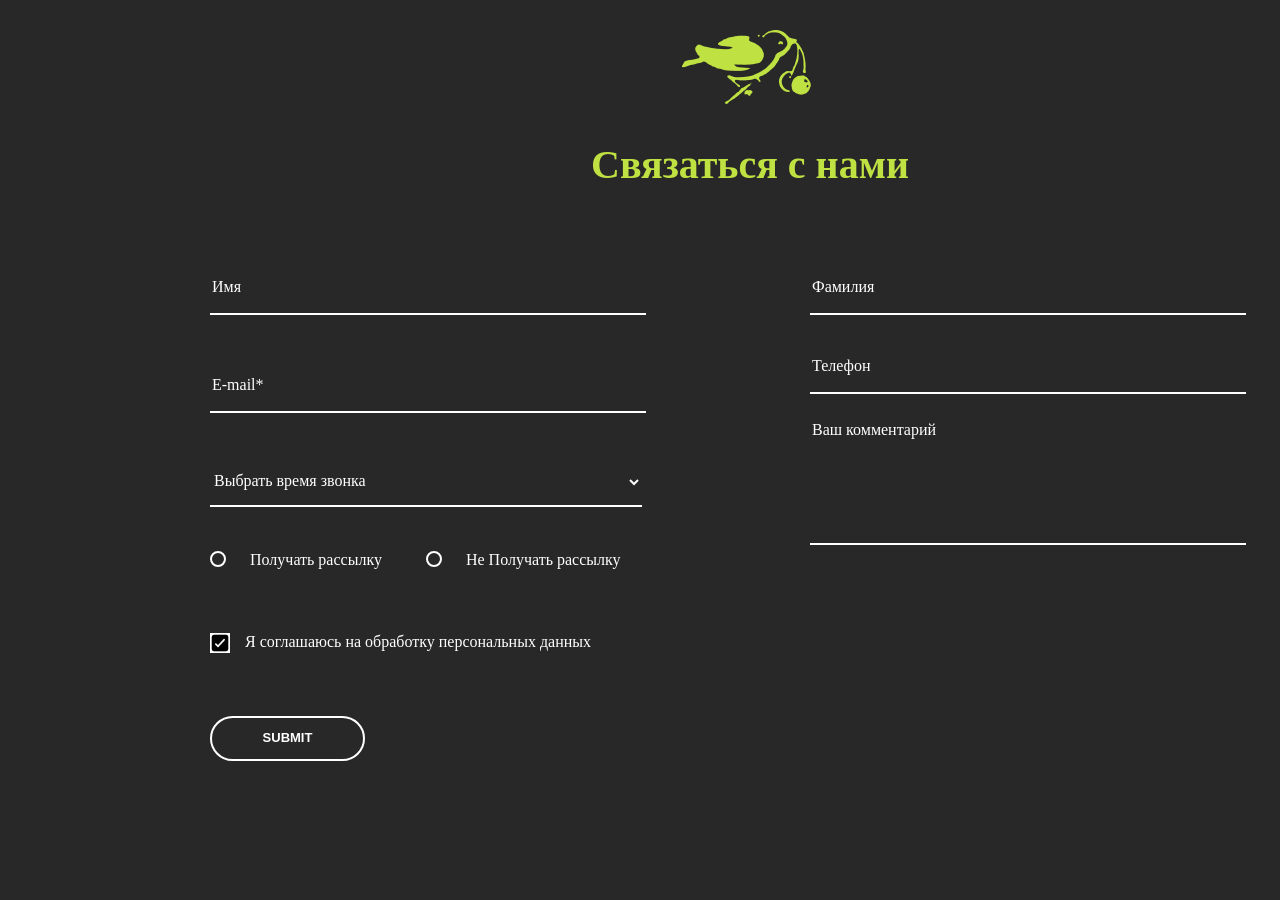
==== commit 0eb59401: "second" ====
--- a/index.html
+++ b/index.html
@@ -3,367 +3,66 @@
     <head>
         <meta charset="utf-8">
         <title>Тестовая страница</title>
-        <link rel="stylesheet" href="link rel="preconnect" href="https://fonts.googleapis.com">
-        <link rel="preconnect" href="https://fonts.gstatic.com" crossorigin>
-        <link href="https://fonts.googleapis.com/css2?family=Edu+VIC+WA+NT+Beginner&family=Ibarra+Real+Nova&family=Roboto:ital,wght@1,100&display=swap&subset=cyrillic-ext" rel="stylesheet">
+        <link rel="stylesheet" href="normalize.css">
         <link rel="stylesheet" href="style.css">
-        <link rel="stylesheet" href="iconfont.css">
-        <link rel="stylesheet" href="normalize.css">
     </head>
     <body>
         <div class="wrapper">
-            <header class="home">
-                <section class="home-title">
-                    
-                    <article class="home-title-logo">
-                        <img src="img/logo.png" class="home-title-logo__img" alt="Логотип">
-                    </article>
-                    <nav class="home-title-nav">
-                        <ul class="home-title-nav-menu">
-                            <li class="home-title-nav-menu__elem font-navigation"><a class="home-title-nav-menu__link" href="#">Программы</a></li>
-                            <li class="home-title-nav-menu__elem font-navigation"><a class="home-title-nav-menu__link" href="#">Доставка</a></li>
-                            <li class="home-title-nav-menu__elem font-navigation"><a class="home-title-nav-menu__link" href="#">На чеи основано меню?</a></li>
-                            <li class="home-title-nav-menu__elem font-navigation"><a class="home-title-nav-menu__link" href="#">О компании</a></li>
-                        </ul>
-                    </nav>
-                    <article class="home-title-contact">
-                        <a class="home-title-contact__tel font-number" href="tel:+74995214104">+7(499)521-41-04</a>
-                        <p class="home-title-contact__text font-number-text">Обратный зонок</p>
-                    </article>
-
-                </section>
-                <section class="main-heder">
-
-                    <article class="main-heder-name">
-                        <img class="main-heder-name__img" src="img/Layer 2.png" alt="">
-                    </article>
-                    <article class="main-heder-name-set">
-                        <button class="main-heder-name-set__text font-card-button">ПОДОБРАТЬ ПРОГРАММУ</button>
-                    </article>
-
-                </section>
+            <header class="headar">
+                <img  class="headar__img" src="../img/logo.png">
+                <h2 class="headar__text">Связаться с нами</h2>
             </header>
             <main class="main">
-                <section class="bz-content">
-                    <article class="elem box">
-                        <div class="elem__footer">
-                            <div class="elem_icon"> <a class="icon-dinner"></a></div>
-                            <span class="elem__text">Разнообразное меню</span>
-                        </div>
-                    </article>
-                    <article class="elem box">
-                        <div class="elem__footer">
-                            <div class="elem_icon"> <a class="icon-broccoli"></a></div>
-                            <span class="elem__text">Много овощей и фруктов</span>
-                        </div>
-                    </article>
-                    <article class="elem box">
-                        <div class="elem__footer">
-                            <div class="elem_icon"> <a class="icon-water"></a></div>
-                            <span class="elem__text">Минимум соли, без сахара</span>
-                        </div>
-                    </article>
-                    <article class="elem box">
-                        <div class="elem__footer">
-                            <div class="elem_icon"> <a class="icon-pot"></a></div>
-                            <span class="elem__text">Полезные способы приготовления</span>
-                        </div>
-                    </article>
-                    <article class="elem box">
-                        <div class="elem__footer">
-                            <div class="elem_icon"> <a class="icon-food"></a></div>
-                            <span class="elem__text">Бесконтактная доставка</span>
-                        </div>
-                    </article>
-                </section>
-                <section class="bz-border">
-                    <article class="elem box fix">
-                        <div class="elem__footer fix__elem">
-                            <div class="elem_icon"> <a class="icon-dinner"></a></div>
-                            <span class="elem__text">Разнообразное меню</span>
-                        </div>
-                    </article>
-                    <article class="elem box fix">
-                        <div class="elem__footer fix__elem">
-                            <div class="elem_icon"> <a class="icon-broccoli"></a></div>
-                            <span class="elem__text">Много овощей и фруктов</span>
-                        </div>
-                    </article>
-                    <article class="elem box fix">
-                        <div class="elem__footer fix__elem">
-                            <div class="elem_icon"> <a class="icon-water"></a></div>
-                            <span class="elem__text">Минимум соли, без сахара</span>
-                        </div>
-                    </article>
-                    <article class="elem box fix">
-                        <div class="elem__footer fix__elem">
-                            <div class="elem_icon"> <a class="icon-pot"></a></div>
-                            <span class="elem__text">Полезные способы приготовления</span>
-                        </div>
-                    </article>
-                    <article class="elem box fix">
-                        <div class="elem__footer fix__elem">
-                            <div class="elem_icon"> <a class="icon-food"></a></div>
-                            <span class="elem__text">Бесконтактная доставка</span>
-                        </div>
-                    </article>
-                </section>
-                <section class="public">
-
-                    <section class="block-1"></section>
-                    <header class="main-header">
-                        <h2 class="main-header__title font-main">Программы</h2>
-                        <hr class="main-header__line">
-                        <p class="main-header__text font-content-header">уникальные подарки внутри от партнеров</p>
-                    </header>
-                    
-                    <section class="main-content">
-                        
-                        <section class="card">
-                            <div class="elem-card">
-                                <figure class="elem-card__figure"><img class="elem-card__img" src="img/1.png"></figure>
-                                <p class="elem-card__title font-card-title">Healthy&Tasty</p>
-                                <p class="elem-card__text font-card-text-1">4 приема</p>
-                                <div class="row">
-                                    <div class="start">
-                                        <span class="start__text font-card-text-2">завтрак</span>
-                                        <span class="start__text font-card-text-2">обед</span>
-                                    </div>
-                                    <div class="end">
-                                        <span class="end__text font-card-text-2">перекус</span>
-                                        <span class="end__text font-card-text-2">ужин</span>
-                                    </div>
+                <form class="main-form" action="" method="GET">
+                    <div class="main-form-position">
+                        <section class="main-form-box-1">
+                            <label class="main-form__elem">
+                                <input class="main-form__name" name="name" type="text" placeholder="Имя" required>
+                            </label>
+                            <label class="main-form__elem">
+                                <input class="main-form__email" name="email" type="email" placeholder="E-mail*" required>
+                            </label>
+                            <label class="main-form__elem">
+                                <select name="time" class="main-form__time">
+                                    <option selected disabled>Выбрать время звонка</option>
+                                    <option class="main-form__time-elem">10-00</option>
+                                    <option class="main-form__time-elem">11-00</option>
+                                    <option class="main-form__time-elem">12-00</option>
+                                    <option class="main-form__time-elem">13-00</option>
+                                    <option class="main-form__time-elem">14-00</option>
+                                </select>
+                            </label>
+                            <div class="radio">
+                                <div class="main-form__radio">
+                                    <input name="radio" value="1" type="radio" class="radio__input" id="radio-1"/>
+                                    <label for="radio-1" class="radio__lebel">Получать рассылку</label>
                                 </div>
-                                <ul class="list">
-                                    <li class="list__item font-card-text-3">Панкейки гречнивые постные с соусом</li>
-                                    <li class="list__item font-card-text-3">Крем суп из шпината</li>
-                                    <li class="list__item font-card-text-3">Тыква запеченная с сахаром</li>
-                                    <li class="list__item font-card-text-3">Голубцы овощные</li>
-                                </ul>
-                                <button class="buttom font-card-button">
-                                    ЗАКАЗАТЬ ПРОГРАММУ
-                                </button>
+                                <div class="main-form__radio">
+                                    <input name="radio" value="2" type="radio" class="radio__input" id="radio-2" />
+                                    <label for="radio-2" class="radio__lebel">Не Получать рассылку</label>
+                                </div>
                             </div>
+                            <div class="main-form__checkbox">
+                                <input name="checkbox" type="checkbox" class="checkbox_input" id="checkbox" checked/>
+                                <label for="checkbox" class="checkbox__lebel">Я соглашаюсь на обработку персональных данных</label>
+                            </div>
+                            <input class="main-form__submit" type="submit">
                         </section>
-                        <section class="card">
-                            <div class="elem-card">
-                                <figure class="elem-card__figure"><img class="elem-card__img" src="img/1.png"></figure>
-                                <p class="elem-card__title font-card-title">Healthy&Tasty</p>
-                                <p class="elem-card__text font-card-text-1">4 приема</p>
-                                <div class="row">
-                                    <div class="start">
-                                        <span class="start__text font-card-text-2">завтрак</span>
-                                        <span class="start__text font-card-text-2">обед</span>
-                                    </div>
-                                    <div class="end">
-                                        <span class="end__text font-card-text-2">перекус</span>
-                                        <span class="end__text font-card-text-2">ужин</span>
-                                    </div>
-                                </div>
-                                <ul class="list">
-                                    <li class="list__item font-card-text-3">Панкейки гречнивые постные с соусом</li>
-                                    <li class="list__item font-card-text-3">Крем суп из шпината</li>
-                                    <li class="list__item font-card-text-3">Тыква запеченная с сахаром</li>
-                                    <li class="list__item font-card-text-3">Голубцы овощные</li>
-                                </ul>
-                                <button class="buttom font-card-button">
-                                    ЗАКАЗАТЬ ПРОГРАММУ
-                                </button>
-                            </div>
+                        <section class="main-form-box-2">
+                            <label class="main-form__elem">
+                                <input class="main-form__surname" name="surname" type="text" placeholder="Фамилия" required>
+                            </label>
+                            <label class="main-form__elem">
+                                <input class="main-form__number" name="tel" type="tel" placeholder="Телефон" required>
+                            </label>
+                            <label class="main-form__elem">
+                                <textarea class="main-form__comment" name="comment" placeholder="Ваш комментарий"></textarea>
+                            </label>
+                            
                         </section>
-                        <section class="card">
-                            <div class="elem-card">
-                                <figure class="elem-card__figure"><img class="elem-card__img" src="img/1.png"></figure>
-                                <p class="elem-card__title font-card-title">Healthy&Tasty</p>
-                                <p class="elem-card__text font-card-text-1">4 приема</p>
-                                <div class="row">
-                                    <div class="start">
-                                        <span class="start__text font-card-text-2">завтрак</span>
-                                        <span class="start__text font-card-text-2">обед</span>
-                                    </div>
-                                    <div class="end">
-                                        <span class="end__text font-card-text-2">перекус</span>
-                                        <span class="end__text font-card-text-2">ужин</span>
-                                    </div>
-                                </div>
-                                <ul class="list">
-                                    <li class="list__item font-card-text-3">Панкейки гречнивые постные с соусом</li>
-                                    <li class="list__item font-card-text-3">Крем суп из шпината</li>
-                                    <li class="list__item font-card-text-3">Тыква запеченная с сахаром</li>
-                                    <li class="list__item font-card-text-3">Голубцы овощные</li>
-                                </ul>
-                                <button class="buttom font-card-button">
-                                    ЗАКАЗАТЬ ПРОГРАММУ
-                                </button>
-                            </div>
-                        </section>
-                        <section class="card">
-                            <div class="elem-card">
-                                <figure class="elem-card__figure"><img class="elem-card__img" src="img/1.png"></figure>
-                                <p class="elem-card__title font-card-title">Healthy&Tasty</p>
-                                <p class="elem-card__text font-card-text-1">4 приема</p>
-                                <div class="row">
-                                    <div class="start">
-                                        <span class="start__text font-card-text-2">завтрак</span>
-                                        <span class="start__text font-card-text-2">обед</span>
-                                    </div>
-                                    <div class="end">
-                                        <span class="end__text font-card-text-2">перекус</span>
-                                        <span class="end__text font-card-text-2">ужин</span>
-                                    </div>
-                                </div>
-                                <ul class="list">
-                                    <li class="list__item font-card-text-3">Панкейки гречнивые постные с соусом</li>
-                                    <li class="list__item font-card-text-3">Крем суп из шпината</li>
-                                    <li class="list__item font-card-text-3">Тыква запеченная с сахаром</li>
-                                    <li class="list__item font-card-text-3">Голубцы овощные</li>
-                                </ul>
-                                <button class="buttom font-card-button">
-                                    ЗАКАЗАТЬ ПРОГРАММУ
-                                </button>
-                            </div>
-                        </section>
-                        <section class="card">
-                            <div class="elem-card">
-                                <figure class="elem-card__figure"><img class="elem-card__img" src="img/1.png"></figure>
-                                <p class="elem-card__title font-card-title">Healthy&Tasty</p>
-                                <p class="elem-card__text font-card-text-1">4 приема</p>
-                                <div class="row">
-                                    <div class="start">
-                                        <span class="start__text font-card-text-2">завтрак</span>
-                                        <span class="start__text font-card-text-2">обед</span>
-                                    </div>
-                                    <div class="end">
-                                        <span class="end__text font-card-text-2">перекус</span>
-                                        <span class="end__text font-card-text-2">ужин</span>
-                                    </div>
-                                </div>
-                                <ul class="list">
-                                    <li class="list__item font-card-text-3">Панкейки гречнивые постные с соусом</li>
-                                    <li class="list__item font-card-text-3">Крем суп из шпината</li>
-                                    <li class="list__item font-card-text-3">Тыква запеченная с сахаром</li>
-                                    <li class="list__item font-card-text-3">Голубцы овощные</li>
-                                </ul>
-                                <button class="buttom font-card-button">
-                                    ЗАКАЗАТЬ ПРОГРАММУ
-                                </button>
-                            </div>
-                        </section>
-                        
-                    </section>
-                </section>
+                    </div>
+                </form>
             </main>
-            <aside class="aside">
-                <section class="public">
-
-                    <section class="block-1"></section>
-                    <header class="main-2-header">
-                        <h2 class="main-2-header__title font-content-title">Инстаграм</h2>
-                        <hr class="main-2-header__line">
-                        <nav class="aside-public-nav">
-                            <ul class="aside-public-nav-menu">
-                                <li class="aside-public-nav-menu__elem font-content-text"><a class="aside-public-nav-menu__link" href="#">@gorod-sad.com</a></li>
-                                <li class="aside-public-nav-menu__elem font-content-text"><a class="aside-public-nav-menu__link" href="#">#правильное питание</a></li>
-                                <li class="aside-public-nav-menu__elem font-content-text"><a class="aside-public-nav-menu__link" href="#">#снижениевеса</a></li>
-                                <li class="aside-public-nav-menu__elem font-content-text"><a class="aside-public-nav-menu__link" href="#">#спортпит</a></li>
-                            </ul>
-                        </nav>
-                    </header>
-                    <section class="block-2"></section>
-                </section>
-                <section class="public-main">
-                    <section class="block-3"></section>
-                    <article class="content">
-                        <img class="content__img" src="img/1.png">
-                        <img class="content__img" src="img/2.png">
-                        <img class="content__img" src="img/3.png">
-                        <img class="content__img" src="img/4.png">
-                        <img class="content__img" src="img/5.png">
-                        <img class="content__img" src="img/4.png">
-                        <img class="content__img" src="img/5.png">
-                        <img class="content__img" src="img/2.png">
-                    </article>
-                </section>
-            </aside>
-            <section class="form">
-                <header class="form-header">
-                    <img  class="form-headar__img" src="img/logo1.png">
-                    <h2 class="form-headar__text">Связаться с нами</h2>
-                </header>
-                <section class="form-main">
-                    <form class="form-main-action" action="" method="GET">
-                        <div class="main-form-position">
-                            <section class="main-form-box-1">
-                                <label class="main-form__elem">
-                                    <input class="main-form__name" name="name" type="text" placeholder="Имя" required>
-                                </label>
-                                <label class="main-form__elem">
-                                    <input class="main-form__email" name="email" type="email" placeholder="E-mail*" required>
-                                </label>
-                                <label class="main-form__elem">
-                                    <select name="time" class="main-form__time">
-                                        <option selected disabled>Выбрать время звонка</option>
-                                        <option class="main-form__time-elem">10-00</option>
-                                        <option class="main-form__time-elem">11-00</option>
-                                        <option class="main-form__time-elem">12-00</option>
-                                        <option class="main-form__time-elem">13-00</option>
-                                        <option class="main-form__time-elem">14-00</option>
-                                    </select>
-                                </label>
-                                <div class="radio">
-                                    <div class="main-form__radio">
-                                        <input name="radio" type="radio" class="radio__input" id="radio-1"/>
-                                        <label for="radio-1" class="radio__lebel">Получать рассылку</label>
-                                    </div>
-                                    <div class="main-form__radio">
-                                        <input name="radio" type="radio" class="radio__input" id="radio-2" />
-                                        <label for="radio-2" class="radio__lebel">Не Получать рассылку</label>
-                                    </div>
-                                </div>
-                                <div class="main-form__checkbox">
-                                    <input name="checkbox" type="checkbox" class="checkbox_input" id="checkbox" checked/>
-                                    <label for="checkbox" class="checkbox__lebel">Я соглашаюсь на обработку персональных данных</label>
-                                </div>
-                                <input class="main-form__submit" type="submit">
-                            </section>
-                            <section class="main-form-box-2">
-                                <label class="main-form__elem">
-                                    <input class="main-form__surname" name="surname" type="text" placeholder="Фамилия" required>
-                                </label>
-                                <label class="main-form__elem">
-                                    <input class="main-form__number" name="tel" type="tel" placeholder="Телефон" required>
-                                </label>
-                                <label class="main-form__elem">
-                                    <textarea class="main-form__comment" name="comment" placeholder="Ваш комментарий"></textarea>
-                                </label>
-                                
-                            </section>
-                        </div>
-                    </form>
-                </section>
-            </section>
-            <footer class="footer">
-                <article class="footer-public-1">
-                    <img src="img/logo.png" class="logo__text" alt="Логотип">
-                    <span class="footer-public-1__index font-footer-company">2020 @OOO "Город-сад"</span>
-                </article>
-                <article class="footer-public-2">
-                    <div class="number">
-                        <a class="number__tel" href="tel:+74995214104">+7(499)521-41-04</a>
-                        <address class="number__address font-footer-address">г.Москва Семеновская наб. 2/1c1, офис 1003</address>
-                        <a class="number__email" href="mailto:info@gorodsad.ru">info@gorodsad.ru</a>
-                    </div>
-                </article>
-                <article class="footer-public-3">
-                    <div class="messenger">
-                        <b class="messenger__1">Facebook</b>
-                        <b class="messenger__1">VK</b>
-                        <b class="messenger__1">Instagram</b>
-                        <b class="messenger__1">YouTube</b>
-                    </div>
-                    <span class="developer">Разработка сайта - FSD</span>
-                </article>
-            </footer>
         </div>
     </body>
 </html>
--- a/style.css
+++ b/style.css
@@ -1,247 +1,43 @@
-.font-navigation{
-    font-family: 'Segoe UI';
-    font-style: normal;
-    font-weight: 400;
-    font-size: 16px;
-    line-height: 120%;
-
-    text-align: center;
-
-    color: #000000;
+html {
+    position: relative;
 }
-.font-main{
-    font-family: 'Segoe UI';
-    font-style: normal;
-    font-weight: 700;
-    font-size: 35px;
-    line-height: 100%;
-    color: #000000;
-    margin: 10px auto;
-    padding-bottom: 20px;
+html, body {
+    min-height: 100%;
 }
-.font-content-header{
-    font-family: 'Segoe UI';
-    font-style: normal;
-    font-weight: 400;
-    font-size: 14px;
-    line-height: 104.5%;
-    
-    color: #000000;
-    margin: 20px auto;
-    
+body{
+    background: #282828;
+    margin: 0;
+    padding-bottom: 100px;
 }
-.font-card-title{
-
-    font-family: 'Segoe UI';
-    font-style: normal;
-    font-weight: 400;
-    font-size: 24px;
-    line-height: 127%;
-    font-feature-settings: 'kern' off;
-    
-    color: #000000;
-}
-.font-card-text-1{
-
-    font-family: 'Segoe UI';
-    font-style: normal;
-    font-weight: 700;
-    font-size: 14px;
-    line-height: 127%;
-
-    font-feature-settings: 'kern' off;
-
-    color: #63A233;
-}
-.font-card-text-2{
-    font-family: 'Segoe UI';
-    font-style: normal;
-    font-weight: 400;
-    font-size: 16px;
-    line-height: 127%;
-
-
-    font-feature-settings: 'kern' off;
-
-    color: #000000;
-}
-.font-card-text-3{
-
-    font-family: 'Segoe UI';
-    font-style: normal;
-    font-weight: 400;
-    font-size: 14px;
-    line-height: 172.5%;
-
-    color: #000000;
-}
-.font-card-button{
-
-    border-radius: 30px;
-    font-family: 'Segoe UI';
-    font-style: normal;
-    font-weight: 700;
-    font-size: 16px;
-    line-height: 38px;
-
-    color: #EF3120;
-}
-.font-content-title{
-        
-    margin: 30px auto;
-    font-family: 'Segoe UI';
-    font-style: normal;
-    font-weight: 700;
-    font-size: 35px;
-    line-height: 100%;
-
-    text-align: center;
-
-    color: #000000;
-}
-.font-content-text{
-
-
-    font-family: 'Segoe UI';
-    font-style: normal;
-    font-weight: 600;
-    font-size: 14px;
-    line-height: 104.5%;
-
-    color: #000000;
-}
-.font-footer-company{
-
-    font-family: 'Segoe UI';
-    font-style: normal;
-    font-weight: 400;
-    font-size: 12px;
-    line-height: 120%;
-
-    color: black;
-
-}
-.font-footer-number{
-
-    font-family: 'Segoe UI';
-    font-style: normal;
-    font-weight: 700;
-    font-size: 18px;
-    line-height: 120%;
-    color: black;
-}
-.font-footer-address{
-
-    font-family: 'Segoe UI';
-    font-style: normal;
-    font-weight: 400;
-    font-size: 14px;
-    line-height: 120%;
-    color: black;
-}
-.font-footer-info{
-
-    font-family: 'Segoe UI';
-    font-style: normal;
-    font-weight: 400;
-    font-size: 12px;
-    line-height: 120%;
-
-    text-decoration-line: underline;
-
-    color: black;
-
-}
-
-
-
-.elem{
-    width: 300px;
-    height: 300px;
-    background-color: white;
-    padding-top: 20px;
-}
-.elem__img{
-    padding: 30px 0px;
-    display: block;
-    margin-left: auto;
-    margin-right: auto;
-}
-.elem__footer{
-    margin-left: auto;
-    margin-right: auto;
-    width: 190px;
-    padding-left: 40px;
-}
-.elem__text{
-    font-size: 20px;
-    display: block;
-    padding-top: 10px;
-    word-wrap: break-word;
-}
-
-.bz-content {
-  box-sizing: content-box;
-  display: inline-flex;
-}
-.bz-content *,
-.bz-content *::before,
-.bz-content *::after {
-  box-sizing: inherit;
-}
-
-.bz-border {
-  box-sizing: border-box;
-  display: inline-flex;
-}
-.bz-border *,
-.bz-border *::before,
-.bz-border *::after {
-  box-sizing: inherit;
-}
-.box {
-  padding: 15px;
-}
-.fix{
-  width: 330px;
-}
-.fix__elem{
-  width: 220px;
-}
-.elem_icon{
-  width: 150px;
-  height: 150px;
-  border-radius: 50%;
-  background-color: rgb(30, 212, 30, 0.4);
-  position: relative;
-}
-
-
-.form-main {
+.main {
     margin: auto;
 }
-.form-header{
+.headar{
     text-align: center;
     padding: 30px 100px;
     margin: auto;
 }
-.form{
+.wrapper{
     width: 1500px;
     margin: 0px auto;
-    background-color: #282828;
-    padding-bottom: 30px;
 }
-
+.footer {
+    height: 100px;
+    position: absolute;
+    bottom: 0;
+    left: 0;
+    right: 0;
+}
 ::-webkit-input-placeholder {color:#fff;}
 ::-moz-placeholder          {color:#fff;}
 :-moz-placeholder           {color:#fff;}
 :-ms-input-placeholder      {color:#fff;}
-.form-headar__text{
+.headar__text{
     font-weight: bold;
     color: #BFE142;
     font-size: 40px;
 }
-.form-main-action{
+.main-form{
     width: 80%;
     margin: 10px auto;
     color: white;
@@ -364,6 +160,8 @@
     display: block;
     width: 8px;
     height: 8px;
+    
+
     border-radius: 50%;
     background-color: white;
     position: absolute;
@@ -388,169 +186,4 @@
     font-size: 13px;
     font-weight: bold;
     border-radius: 40px;
-}
-
-
-
-
-.content{
-    display: flex;
-    flex-wrap: wrap;
-}
-.public hr{
-    width: 100px;
-}
-.public{
-    text-align: center;
-    font-family: Arial;
-}
-.public nav a{
-    text-decoration: none;
-    color: black;
-    margin-top: 20px;
-    margin-right: 15px;
-}
-.public nav span{
-    margin-right: 15px;
-}
-.public nav{
-    line-height: 45px;
-}
-.elem{
-    margin: 5px;
-}
-.public-main{
-    margin: 35px auto;
-    width: 1200px;
-}
-.nav{
-    list-style-type: none;
-}
-.aside-public-nav-menu{
-    display: flex;
-    justify-content: center;
-}
-.home-title-nav-menu__link,.aside-public-nav-menu__link{
-    margin-right: 25px;
-    text-decoration: none;
-    color: black;
-}
-.home-title-nav-menu__elem,.aside-public-nav-menu__elem{
-    list-style-type: none;
-}
-.home-title-nav-menu{
-    display: flex;
-    justify-content: center;
-}
-.home{
-    text-align: center;
-    padding: 30px 100px;
-}
-.home-title{
-    display: flex;
-    flex-direction: row;
-    justify-content: space-between;
-}
-.logo{
-    margin-top: 15px;
-}
-.main-heder{
-    display: flex;
-    flex-direction: column;
-    align-items: flex-start;
-}
-.wrapper{
-    width: 1750px;
-    border: 1px solid red;
-    margin: 0px auto;
-}
-.box{
-    display: flex;
-    flex-direction: column;
-}
-.main-heder-name__company{
-    display: flex;
-    flex-direction: column;
-    align-items: flex-start;
-    margin-bottom: 5px;
-}
-.main-heder-name-set{
-    margin-top: 50px;
-}
-a[href^="tel:"] {
-    font-size: 16px;
-    line-height: 32px;
-    text-decoration: none;
-    color: #000000;
-}
-a[href^="mailto:"] {
-    font-size: 16px;
-    line-height: 32px;
-    color: #000000;
-}
-.main-content{
-    display: flex;
-    flex-wrap: wrap;
-    margin: 0px 125px;
-}
-.elem-card__text{
-    font-weight:bold;
-}
-.card{
-    display: flex;
-    flex-direction: column;
-    padding-bottom: 5%;
-}
-.elem-card{
-    display: flex;
-    flex-direction: column;
-    align-items: flex-start;
-}
-figcaption{
-    margin: 30px 0px;
-}
-.start{
-    display: flex;
-    flex-flow: column wrap;
-    align-items: flex-start;
-    
-}
-.end{
-    display: flex;
-    flex-flow: column wrap;
-    align-items: flex-start;
-}
-.row{
-    display: flex;
-    width: 210px;
-    justify-content: space-between;
-    margin-top: 15px;
-    margin-bottom: 25px;
-}
-span{
-    padding: 10px  0px;
-}
-.list{
-    display: flex;
-    flex-direction: column;
-    align-items: flex-start;
-    padding: 5px 15px;
-}
-.footer-public{
-    display: flex;
-    justify-content: space-evenly;
-}
-.footer{
-    display: flex;
-    justify-content: space-between;
-    padding: 0px 85px;
-    height: 100px;
-}
-.footer-public-1, .footer-public-2, .footer-public-3{
-    display: flex;
-    flex-direction: column;
-    justify-content: space-between;
-}
-.home, .main, .aside, .footer{
-    margin: 10px auto;
-}
+}
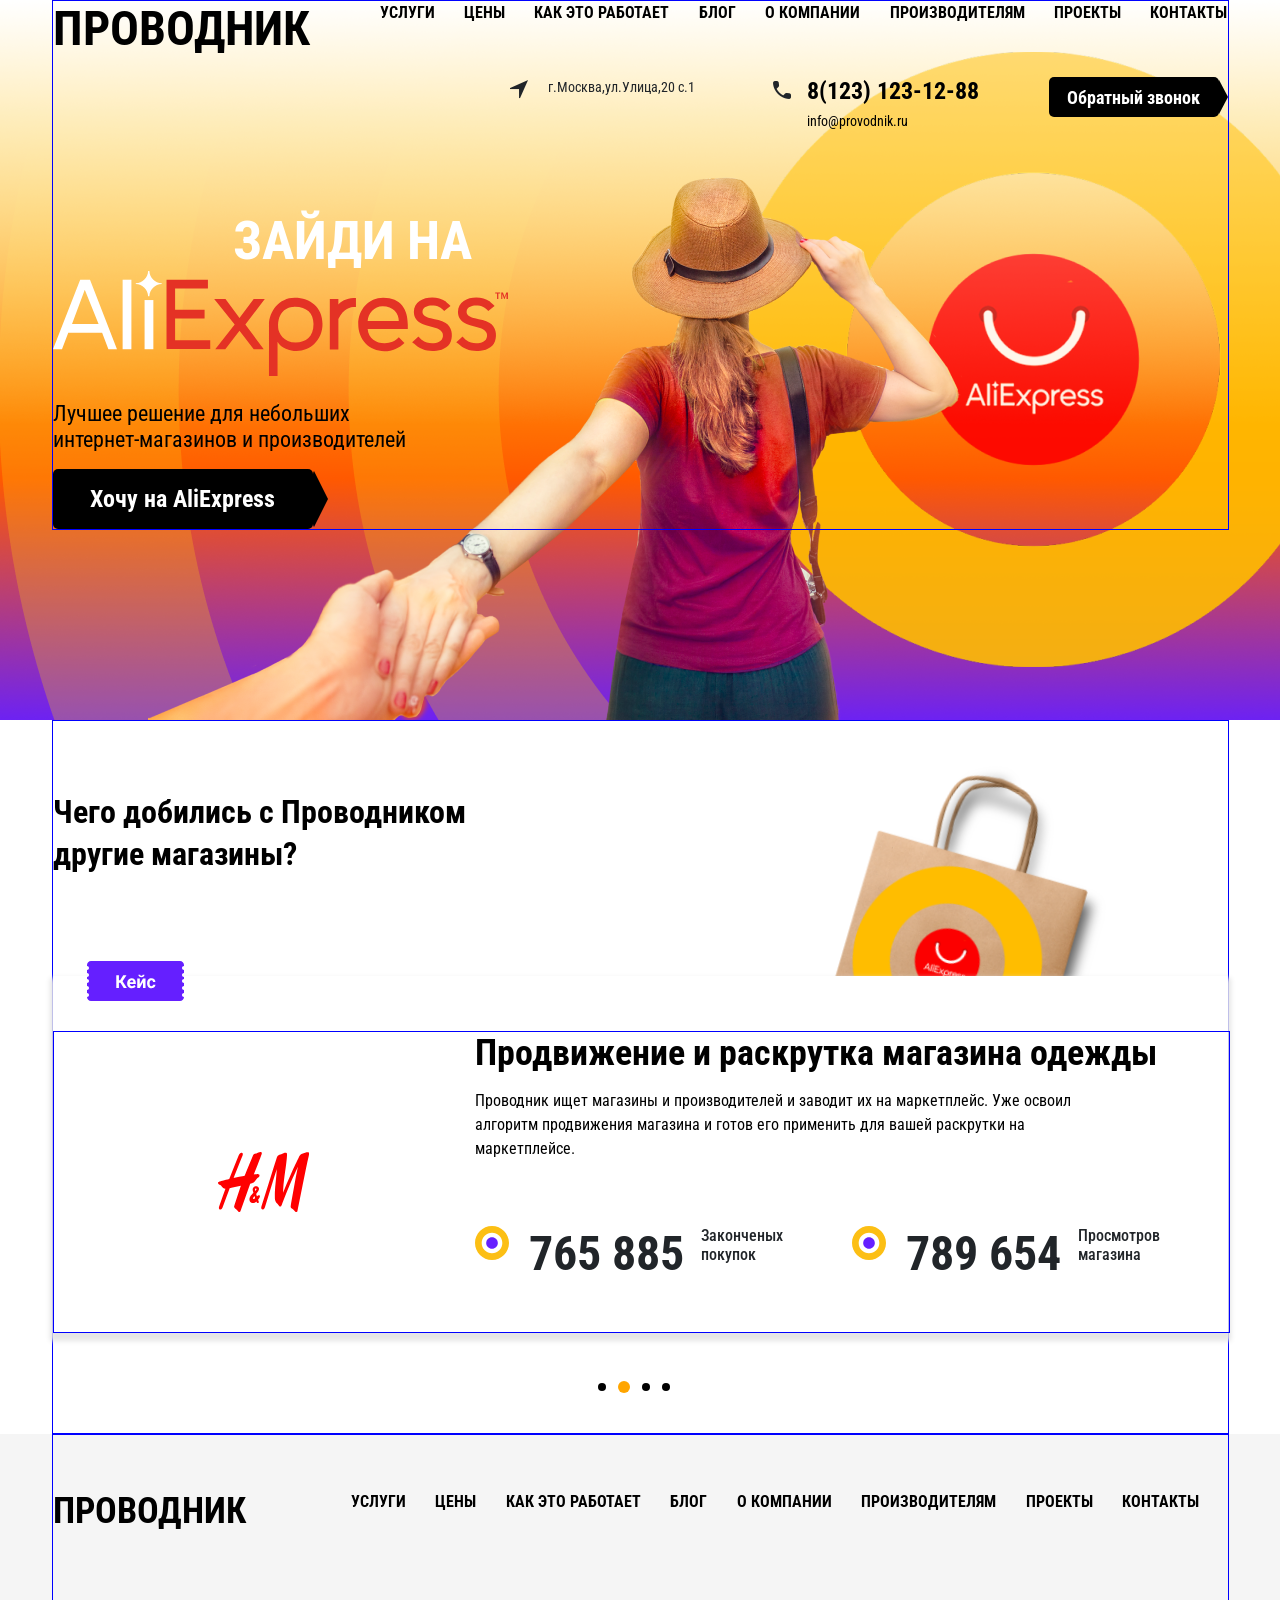
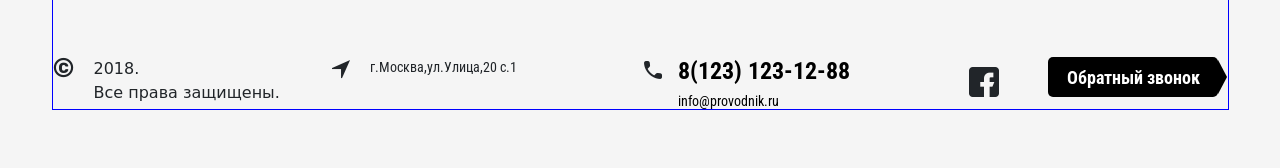
==== commit cd0a1700: "first" ====
--- a/index.html
+++ b/index.html
@@ -1,68 +1,225 @@
-<!DOCTYPE html>
-<html>
-    <head>
-        <meta charset="utf-8">
-        <title>Тестовая страница</title>
-        <link rel="stylesheet" href="normalize.css">
-        <link rel="stylesheet" href="style.css">
-    </head>
-    <body>
-        <div class="wrapper">
-            <header class="headar">
-                <img  class="headar__img" src="../img/logo.png">
-                <h2 class="headar__text">Связаться с нами</h2>
-            </header>
-            <main class="main">
-                <form class="main-form" action="" method="GET">
-                    <div class="main-form-position">
-                        <section class="main-form-box-1">
-                            <label class="main-form__elem">
-                                <input class="main-form__name" name="name" type="text" placeholder="Имя" required>
-                            </label>
-                            <label class="main-form__elem">
-                                <input class="main-form__email" name="email" type="email" placeholder="E-mail*" required>
-                            </label>
-                            <label class="main-form__elem">
-                                <select name="time" class="main-form__time">
-                                    <option selected disabled>Выбрать время звонка</option>
-                                    <option class="main-form__time-elem">10-00</option>
-                                    <option class="main-form__time-elem">11-00</option>
-                                    <option class="main-form__time-elem">12-00</option>
-                                    <option class="main-form__time-elem">13-00</option>
-                                    <option class="main-form__time-elem">14-00</option>
-                                </select>
-                            </label>
-                            <div class="radio">
-                                <div class="main-form__radio">
-                                    <input name="radio" value="1" type="radio" class="radio__input" id="radio-1"/>
-                                    <label for="radio-1" class="radio__lebel">Получать рассылку</label>
+<!doctype html>
+<html lang="ru">
+<head>
+    <meta charset="utf-8">
+    <meta name="viewport" content="width=device-width, initial-scale=1">
+    <link rel="preconnect" href="https://fonts.googleapis.com">
+    <link rel="preconnect" href="https://fonts.gstatic.com" crossorigin>
+    <link rel="stylesheet" href="https://stackpath.bootstrapcdn.com/bootstrap/5.0.0-alpha1/css/bootstrap.min.css" integrity="sha384-r4NyP46KrjDleawBgD5tp8Y7UzmLA05oM1iAEQ17CSuDqnUK2+k9luXQOfXJCJ4I" crossorigin="anonymous">
+    <link rel="preconnect" href="https://fonts.googleapis.com">
+    <link rel="preconnect" href="https://fonts.gstatic.com" crossorigin>
+    <link href="https://fonts.googleapis.com/css2?family=Edu+VIC+WA+NT+Beginner&family=Ibarra+Real+Nova&family=Open+Sans&family=Roboto+Condensed:ital,wght@1,300;1,400;1,700&family=Roboto:ital,wght@1,100&display=swap" rel="stylesheet">
+    <link href="https://cdn.jsdelivr.net/npm/bootstrap@5.0.1/dist/css/bootstrap.min.css" rel="stylesheet" integrity="sha384-+0n0xVW2eSR5OomGNYDnhzAbDsOXxcvSN1TPprVMTNDbiYZCxYbOOl7+AMvyTG2x" crossorigin="anonymous">
+    <link rel="stylesheet" href="css/normalize.css">
+    <link rel="stylesheet" href="css/all.css">
+    <link rel="stylesheet" href="css/header.css">
+    <link rel="stylesheet" href="css/main.css">
+    <link rel="stylesheet" href="css/main-2.css">
+    <link rel="stylesheet" href="css/icon.css">
+    <link rel="stylesheet" href="css/main-3.css">
+    <link rel="stylesheet" href="css/main-4.css">
+    <link rel="stylesheet" href="css/main-5.css">
+    <link rel="stylesheet" href="css/aside.css">
+    <link rel="stylesheet" href="css/main-6.css">
+    <link rel="stylesheet" href="css/footer.css">
+    <title>FSD</title>
+</head>
+
+<body>
+    <header class="header">
+        <div class="container_">
+            <article class="aliexpress-logo"></article>
+            <div class="header-container">
+                <a href="#" class="header-container__name">ПРОВОДНИК</a>
+                <nav class="navigation">
+                    <ul class="menu">
+                        <li class="menu__item"><a class="menu__link" href="#">Услуги</a></li>
+                        <li class="menu__item"><a class="menu__link" href="#">Цены</a></li>
+                        <li class="menu__item"><a class="menu__link" href="#">Как это работает</a></li>
+                        <li class="menu__item"><a class="menu__link" href="#">Блог</a></li>
+                        <li class="menu__item"><a class="menu__link" href="#">О компании</a></li>
+                        <li class="menu__item"><a class="menu__link" href="#">Производителям</a></li>
+                        <li class="menu__item"><a class="menu__link" href="#">Проекты</a></li>
+                        <li class="menu__item-end"><a class="menu__link" href="#">Контакты</a></li>
+                    </ul>
+                </nav>
+            </div>
+            <section class="contact">
+                <section class="address">
+                    <div class="icon-location"></div>
+                    <address class="address__text">г.Москва,ул.Улица,20 с.1</address>
+                </section>
+                <section class="tel">
+                    <div class="icon-phone"></div>
+                    <div class="tel-block">
+                        <a class="tel__number" href="tel:+71231231288">8(123) 123-12-88</a>
+                        <a class="tel__email" href="mailto:info@provodnik.ru">info@provodnik.ru</a>
+                    </div>
+                </section>
+                <article class="submit-item">
+                    <a href="#myModal" class="submit-elem btn" data-toggle="modal"><span class="submit-elem__text">Обратный звонок</span></a>
+                    <div id="myModal" class="modal" tabindex="-1">
+                        <div class="modal-dialog">
+                            <div class="modal-content">
+                                <div class="modal-header">
+                                    <h5 class="modal-title">Обратный звонок</h5>
+                                    <button type="button" class="close" data-dismiss="modal" aria-label="Close">
+                                    <span aria-hidden="true">&times;</span>
+                                    </button>               
                                 </div>
-                                <div class="main-form__radio">
-                                    <input name="radio" value="2" type="radio" class="radio__input" id="radio-2" />
-                                    <label for="radio-2" class="radio__lebel">Не Получать рассылку</label>
+                                <div class="modal-body">
+                                    <form method="GET" action="" class="row  needs-validation" novalidate>
+                                        <div class="col-5 main-6-form-content-margin">
+                                            <label for="validationCustom01" class="form-label">Имя</label>
+                                            <input name="name" type="text" class="form-control" id="validationCustom01" autocomplete="on" placeholder="Как к вам обращаться" required>
+                                        </div>
+                                        <div class="col-5 main-6-form-content-margin">
+                                            <label for="validationCustomSelect" class="form-label">Кто вы</label>
+                                            <div class="input-group">
+                                            <select name="select" class="form-select" id="validationCustomSelect" required>
+                                                <option selected disabled value="">Род деятельности</option>
+                                                <option value="1">Вариант 1</option>
+                                                <option value="2">Вариант 2</option>
+                                                <option value="3">Вариант 3</option>
+                                            </select>
+                                          </div>
+                                        </div>
+                                        <div class="col-5 main-6-form-content-margin">
+                                            <label for="validationCustom03" class="form-label">Телефон</label>
+                                            <input name="tel" type="tel" class="form-control" autocomplete="on" id="validationCustom03" placeholder="+7 (123) 12-12-123" required>
+                                        </div>
+                                          <div class="col-5 main-6-form-content-margin">
+                                            <label for="validationCustom09" class="form-label">Домен (если есть)</label>
+                                            <input name="domen" type="text" class="form-control" autocomplete="on" id="validationCustom09" required>
+                                        </div>
+                                        <div class="col-5 main-6-form-content-margin">
+                                            <label for="validationCustomEmail" class="form-label">Email</label>
+                                            <div class="input-group">
+                                                <input name="email" type="email" class="form-control" autocomplete="on" id="validationCustomEmail"  placeholder="Нужен для связи" required>
+                                            </div>
+                                        </div>
+                                        <div class="col-5 main-6-form-content-margin">
+                                            <label for="validationCustom10" class="form-label label-blue">Focused state</label>
+                                            <input name="text" type="text" class="form-control border-blue" autocomplete="on" placeholder="Input caption" id="validationCustom10" required>
+                                        </div>
+                                        <div class="col-5 main-6-form-content-margin">
+                                            <div class="main-6-form-content-margin__text">Оправляя форму, вы соглашаетесь на сбор, обработку и хранение ваших данных сотрудниками компании. Политика конфиденциальности</div>
+                                        </div>
+                                        <div class="col-5 main-6-form-content-button">
+                                            <div class="submit-item-4">
+                                                <button class="submit-elem-4 btn" type="submit"><span class="submit-elem-4__text-4">Отправить</span></button>
+                                            </div>
+                                        </div>
+                                    </form>
                                 </div>
                             </div>
-                            <div class="main-form__checkbox">
-                                <input name="checkbox" type="checkbox" class="checkbox_input" id="checkbox" checked/>
-                                <label for="checkbox" class="checkbox__lebel">Я соглашаюсь на обработку персональных данных</label>
-                            </div>
-                            <input class="main-form__submit" type="submit">
+                        </div>
+                    </div>
+                </article>
+            </section>
+            <section class="logo">
+                <span class="logo__subtitle">ЗАЙДИ НА</span>
+                <section class="logo-content">
+                    <p class="logo-content__text">Лучшее решение для небольших<br>интернет-магазинов и производителей</p>
+                    <article class="submit-item-1">
+                        <a href="#" class="submit-elem-1"><span class="submit-elem-1__text-1">Хочу на AliExpress</span></a>
+                    </article>
+                </section>
+            </section>
+        </div>
+    </header>
+    <section class="main-5">
+        <div class="container_">
+            <article class="main-5__label"></article>
+            <section class="main-5-header">
+                <article class="main-5-header__text">Чего добились с Проводником <br>другие магазины?</article>
+                <article class="main-5-header__svg"></article>
+            </section>
+            <section class="main-5-header-content">
+                <section class="container_ container-row">
+                    <section class="main-5-block-left">
+                        <article class="main-5-block-left__svg"></article>
+                    </section>
+                    <section class="main-5-block-right">
+                        <article class="main-5-block-right__title">Продвижение и раскрутка магазина одежды</article>
+                        <article class="main-5-block-right__text">Проводник ищет магазины и производителей и заводит их на маркетплейс. Уже освоил <br> алгоритм продвижения магазина и готов его применить для вашей раскрутки на маркетплейсе.</article>
+                        <section class="main-5-block-right-item">
+                            <section class="main-5-block-right-elem">
+                                <div class="main-5-block-right-elem__chislo"><div class="main-5-block-right-elem__icon"></div>765 885</div>
+                                <div class="main-5-block-right-elem__text">Законченых<br> покупок</div>
+                            </section>
+                            <section class="main-5-block-right-elem">
+                                <div class="main-5-block-right-elem__chislo"><div class="main-5-block-right-elem__icon"></div>789 654</div>
+                                <div class="main-5-block-right-elem__text">Просмотров<br> магазина</div>
+                            </section>
                         </section>
-                        <section class="main-form-box-2">
-                            <label class="main-form__elem">
-                                <input class="main-form__surname" name="surname" type="text" placeholder="Фамилия" required>
-                            </label>
-                            <label class="main-form__elem">
-                                <input class="main-form__number" name="tel" type="tel" placeholder="Телефон" required>
-                            </label>
-                            <label class="main-form__elem">
-                                <textarea class="main-form__comment" name="comment" placeholder="Ваш комментарий"></textarea>
-                            </label>
-                            
-                        </section>
-                    </div>
-                </form>
-            </main>
+                    </section>
+                </section>
+            </section>
+            <section class="main-5-footer">
+                <article class="main-5-footer-item"><a class="main-5-footer-item__link" href="#"></a></article>
+                <article class="main-5-footer-item-active"><a class="main-5-footer-item-active__link" href="#"></a></article>
+                <article class="main-5-footer-item"><a class="main-5-footer-item__link" href="#" ></a></article>
+                <article class="main-5-footer-item"><a class="main-5-footer-item__link" href="#"></a></article>
+            </section>
         </div>
-    </body>
+    </section>
+    <footer class="footer">
+        <div class="container_">
+            <section class="footer-container">
+                <span class="footer-container__name">ПРОВОДНИК</span>
+                <nav class="navigation">
+                    <ul class="menu">
+                        <li class="menu__item"><a class="menu__link" href="#">Услуги</a></li>
+                        <li class="menu__item"><a class="menu__link" href="#">Цены</a></li>
+                        <li class="menu__item"><a class="menu__link" href="#">Как это работает</a></li>
+                        <li class="menu__item"><a class="menu__link" href="#">Блог</a></li>
+                        <li class="menu__item"><a class="menu__link" href="#">О компании</a></li>
+                        <li class="menu__item"><a class="menu__link" href="#">Производителям</a></li>
+                        <li class="menu__item"><a class="menu__link" href="#">Проекты</a></li>
+                        <li class="menu__item"><a class="menu__link" href="#">Контакты</a></li>
+                    </ul>
+                </nav>
+            </section>
+            <section class="contact-footer">
+                <section class="contact-footer-company">
+                    <article class="icon-uniE90B"></article>
+                    <section class="contact-footer-company-block">
+                        <span class="contact-footer-company__text-1">2018.</span>
+                        <span class="contact-footer-company__text-2">Все права защищены.</span>
+                    </section>
+                </section>
+
+                <section class="address">
+                    <article class="icon-location"></article>
+                    <article class="address__text ">г.Москва,ул.Улица,20 с.1</article>
+                </section>
+                <section class="tel">
+                    <article class="icon-phone"></article>
+                    <section class="tel-block">
+                        <a class="tel__number" href="tel:+71231231288">8(123) 123-12-88</a>
+                        <a class="tel__email" href="mailto:info@provodnik.ru">info@provodnik.ru</a>
+                    </section>
+                </section>
+                <section class="icon-facebook">
+                    <article class="icon-facebook1"></article>
+                </section>
+                <section class="submit-item">
+                    <a href="#myModal" class="submit-elem btn" data-toggle="modal"><span class="submit-elem__text">Обратный звонок</span></a>
+                </section>
+            </section>
+        </div>
+    </footer>
+
+
+
+
+
+
+
+    <script src="https://cdn.jsdelivr.net/npm/popper.js@1.16.0/dist/umd/popper.min.js" integrity="sha384-Q6E9RHvbIyZFJoft+2mJbHaEWldlvI9IOYy5n3zV9zzTtmI3UksdQRVvoxMfooAo" crossorigin="anonymous"></script>
+    <script src="https://stackpath.bootstrapcdn.com/bootstrap/5.0.0-alpha1/js/bootstrap.min.js" integrity="sha384-oesi62hOLfzrys4LxRF63OJCXdXDipiYWBnvTl9Y9/TRlw5xlKIEHpNyvvDShgf/" crossorigin="anonymous"></script>
+    <script src="app.js"></script>
+</body>
+
 </html>
--- a/css/all.css
+++ b/css/all.css
@@ -0,0 +1,307 @@
+.container_{
+    width: 1177px;
+    margin: 0px auto;
+    padding: 0px 0px;
+    display: flex;
+    flex-direction: column;
+    box-sizing: border-box;
+    position: relative;
+    border: 1px solid blue;
+}
+.menu{
+    list-style-type: none;
+    padding: 0px 0px;
+    display: flex;
+    justify-content: space-between;
+}
+.menu__item{
+    margin-right: 28px;
+}
+.menu__item-end{
+    margin-right: 0px;
+}
+.menu__item, .menu__item-end{
+    display: inline;
+}
+.menu__link{
+    font-family: 'Roboto Condensed';
+    font-style: normal;
+    font-weight: 700;
+    font-size: 16px;
+    line-height: 19px; 
+    text-transform: uppercase;
+    color: black;
+    text-decoration: none;
+}
+.menu__link:active, .menu__link:hover{
+    transition-duration: 1s;
+    transition-property: border;
+    transition-timing-function: ease-in-out;
+    border-bottom: 1px solid black;
+    color: yellow;
+}
+.container-row{
+    flex-direction: row;
+    margin-top: 55px;
+    font-family: 'Roboto Condensed';
+    font-style: normal;
+    font-weight: 700;
+    font-size: 18px;
+    line-height: 21px;
+}
+.submit-item{
+    position: relative;
+    width: 179px;
+    height: 40px;
+}
+.submit-item-1{
+    position: relative;
+    width: 272px;
+    height: 60px;
+}
+.submit-elem{
+    position: absolute;
+    display: flex;
+    justify-content: center;
+    align-items: center;
+    width: 170px;
+    height: 40px;
+    line-height: 50px;
+    background: black;
+    border-radius: 5px;
+}
+.submit-elem, .submit-elem-1, .submit-elem-2, .submit-elem-3, .submit-elem-4{
+    text-decoration: none;
+}
+.submit-elem:active, .submit-elem:hover, .submit-elem__text:active, .submit-elem__text:hover, .submit-elem-1:active, .submit-elem-1:hover, .submit-elem-1__text-1:active, .submit-elem-1__text-1:hover, .submit-elem-2:active, .submit-elem-2:hover, .submit-elem-2__text-2:active, .submit-elem-2__text-2:hover, .submit-elem-3:active, .submit-elem-3:hover, .submit-elem-3__text-3:active, .submit-elem-3__text-3:hover, .submit-elem-4:active, .submit-elem-4:hover, .submit-elem-4__text-4:active, .submit-elem-4__text-4:hover{
+    transition-duration: 1s;
+    transition-property: background-color, color;
+    background: orange;
+    border: #FFFFFF;
+    color: #000;
+}
+.submit-elem-1{
+    position: absolute;
+    display: flex;
+    justify-content: center;
+    align-items: center;
+    width: 260px;
+    height: 60px;
+    line-height: 50px;
+    background: black;
+    border-radius: 5px;
+}
+.submit-elem:after {
+    content: "";
+    position: absolute;
+    height: 0px;
+    width: 0px;
+    right: -10px;
+    border-top: 19.5px solid transparent;
+    border-bottom: 19.5px solid transparent;
+    border-left: 10px solid black;
+    border-radius: 7px;
+}
+.submit-elem-1:after {
+    content: "";
+    position: absolute;
+    height: 0px;
+    width: 0px;
+    right: -15px;
+    border-top: 30px solid transparent;
+    border-bottom: 30px solid transparent;
+    border-left: 15px solid black;
+    border-radius: 5px;
+}
+.submit-elem__text{
+    text-decoration: none;
+    font-family: 'Roboto Condensed';
+    font-style: normal;
+    font-weight: 700;
+    font-size: 18px;
+    line-height: 21px;
+    color: #FFFFFF;
+}
+.submit-elem-1__text-1{
+    text-decoration: none;
+    font-family: 'Roboto Condensed';
+    font-style: normal;
+    font-weight: 700;
+    font-size: 24px;
+    line-height: 28px;
+    color: #FFFFFF;
+}
+
+
+
+
+.submit-item-2{
+    position: relative;
+    width: 315px;
+    height: 60px;
+    margin-top: 60px;
+}
+.submit-elem-2{
+    position: absolute;
+    display: flex;
+    justify-content: center;
+    align-items: center;
+    width: 303px;
+    height: 60px;
+    line-height: 50px;
+    background-color: #FF5900;
+    border-radius: 5px;
+    border: 0px;
+}
+
+.submit-elem-2:after{
+    content: "";
+    position: absolute;
+    height: 0px;
+    width: 0px;
+    right: -13px;
+    border-top: 30px solid transparent;
+    border-bottom: 30px solid transparent;
+    border-left: 15px solid #FF5900;
+    border-radius: 7px;
+}
+
+.submit-elem-2__text-2{
+    text-decoration: none;
+    font-family: 'Roboto Condensed';
+    font-style: normal;
+    font-weight: 700;
+    font-size: 24px;
+    line-height: 28px;
+    display: flex;
+    align-items: center;
+    text-align: center;
+
+    color: #FFFFFF;
+}
+
+
+
+.submit-item-3{
+    position: relative;
+    width: 345px;
+    height: 60px;
+    margin-top: 60px;
+}
+.submit-elem-3{
+    position: absolute;
+    display: flex;
+    justify-content: center;
+    align-items: center;
+    width: 325px;
+    height: 60px;
+    line-height: 50px;
+    background-color: #000;
+    border-radius: 5px;
+    border: 0px;
+}
+
+.submit-elem-3:after{
+    content: "";
+    position: absolute;
+    height: 0px;
+    width: 0px;
+    right: -18px;
+    border-top: 30px solid transparent;
+    border-bottom: 30px solid transparent;
+    border-left: 20px solid #000;
+    border-radius: 7px;
+}
+
+.submit-elem-3__text-3{
+    text-decoration: none;
+    font-family: 'Roboto Condensed';
+    font-style: normal;
+    font-weight: 700;
+    font-size: 24px;
+    line-height: 28px;
+    display: flex;
+    align-items: center;
+    text-align: center;
+
+    color: #FFFFFF;
+}
+
+
+.submit-item-4{
+    position: relative;
+    width: 210px;
+    height: 60px;
+}
+.submit-elem-4{
+    position: absolute;
+    display: flex;
+    justify-content: center;
+    align-items: center;
+    width: 200px;
+    height: 60px;
+    line-height: 50px;
+    background-color: #000;
+    border-radius: 5px;
+    border: 0px;
+}
+
+.submit-elem-4:after{
+    content: "";
+    position: absolute;
+    height: 0px;
+    width: 0px;
+    right: -9.5px;
+    border-top: 30px solid transparent;
+    border-bottom: 30px solid transparent;
+    border-left: 11px solid #000;
+    border-radius: 7px;
+}
+
+.submit-elem-4__text-4{
+    text-decoration: none;
+    font-family: 'Roboto Condensed';
+    font-style: normal;
+    font-weight: 700;
+    font-size: 24px;
+    line-height: 28px;
+    display: flex;
+    align-items: center;
+    text-align: center;
+
+    color: #FFFFFF;
+}
+.btn{
+    padding: 0px 0px;
+}
+@media (max-width:1210px){
+    .container_{
+        width: 100%;
+    }
+    .menu__link{
+        font-size: 13px;
+    }
+}
+@media (max-width:1000px){
+    .header-container{
+        flex-direction: column;
+    }
+}
+@media (max-width:800px){
+    .navigation{
+        display: flex;
+        justify-content: center;
+    }
+    .menu__item, .menu__item-end{
+        margin: 0px 10px;
+    }
+    .menu{
+        flex-wrap: wrap;
+        justify-content: center;
+    }
+}
+@media (max-width:320px){
+    .container_{
+        min-width: 320px;
+    }
+}
--- a/css/header.css
+++ b/css/header.css
@@ -0,0 +1,384 @@
+.header{
+    width: 100%;
+    max-width: 1920px;
+    padding: 0px 10px;
+    margin: 0px auto;
+    height: 720px;
+    box-sizing: border-box;
+    z-index: -1;
+    background: url(../img/header.svg);
+}
+.aliexpress-logo{
+    position: absolute;
+    width: 455px;
+    height: 105px;
+    left: 0px;
+    top: 270px;
+    cursor: pointer;
+    background: url(../img/Aliexpress_logo.svg);
+}
+.header-container{
+    display: flex;
+}
+.address {
+    display: flex;
+}
+.tel-block{
+    display: flex;
+    flex-direction: column;
+}
+.address__text{
+    font-family: 'Roboto Condensed';
+    font-style: normal;
+    font-weight: 400;
+    font-size: 14px;
+    line-height: 20px;
+    cursor: pointer;
+}
+.navigation{
+    width: 100%;
+}
+
+.header-container__name{
+    text-decoration: none;
+    color: #000000;
+    cursor: pointer;
+    font-family: 'Roboto Condensed';
+    font-style: normal;
+    font-weight: 700px;
+    font-size: 48px;
+    line-height: 56px;
+    text-transform: uppercase;
+    margin-right: 70px;
+    font-weight: bold;
+}
+.header-container__name:active, .header-container__name:hover{
+    transition-property: color;
+    transition-duration: 2s;
+    color: rgb(0, 255, 0);
+}
+.contact{
+    display: flex;
+    align-self: flex-end;
+    margin-top: 20px;
+    justify-content: space-between;
+}
+.tel{
+    display: flex;
+    margin-left: 75px;
+    margin-right: 70px;
+}
+.tel__number{
+    font-family: 'Roboto Condensed';
+    font-style: normal;
+    font-weight: 700;
+    font-size: 24px;
+    line-height: 28px;
+    margin-bottom: 8px;
+}
+.tel__email{
+    font-family: 'Roboto Condensed';
+    font-style: normal;
+    font-weight: 400;
+    font-size: 14px;
+    line-height: 16px;
+}
+.tel__number, .tel__email{
+    text-decoration: none;
+    color: black;
+}
+.logo-content-button{
+    width: 271px;
+    height: 60px;
+    background: url(../img/button-2.svg);
+    display: flex;
+    align-items: center;
+    justify-content: center;
+}
+.logo-content-button__text{
+    font-family: 'Roboto Condensed';
+    font-style: normal;
+    font-weight: 700;
+    font-size: 24px;
+    line-height: 28px;
+    display: flex;
+    align-items: center;
+    text-align: center;
+    color: #FFFFFF;
+}
+.logo__subtitle{
+    font-family: 'Roboto Condensed';
+    font-style: normal;
+    font-weight: 700;
+    font-size: 54px;
+    line-height: 63px;
+    text-transform: uppercase;
+    align-self: center;
+    color: #FFFFFF;
+    cursor: pointer;
+    margin-left:10px;
+}
+.logo-content__text{
+    font-family: 'Roboto Condensed';
+    font-style: normal;
+    font-weight: 400;
+    font-size: 22px;
+    line-height: 26px;
+
+    color: #000000;
+}
+.logo{
+    width: 589px;
+    height: 320px;
+    margin-top: 80px;
+    display: flex;
+    justify-content: space-between;
+    flex-direction: column;
+}
+
+@media (max-width:1500px){
+    .header{
+        background: url(../img/1500/header.png);
+    }
+
+}
+@media (max-width:1210px){
+    .header{
+        background: url(../img/1200/header.png);
+    }
+    .header-container__name{
+        font-size: 30px;
+    }
+}
+@media (max-width:1000px){
+    .header{
+        background: url(../img/1000/header.png);
+    }
+    .tel__number, .submit-elem__text{
+        font-size: 15px;
+    }
+    .contact{
+        align-self: center;
+    }
+    .submit-elem{
+        width: auto;
+        height: auto;
+    }
+    .submit-elem:after {
+        content: "";
+        position: absolute;
+        height: 0px;
+        width: 0px;
+        right: -5px;
+        border-top: 10px solid transparent;
+        border-bottom: 10px solid transparent;
+        border-left: 5px solid black;
+        border-radius: 7px;
+    }
+    .aliexpress-logo{
+        top: 305px;
+        background-color: rgb(247, 233, 29);
+    }
+    .logo-content__text{
+        color: rgb(0, 0, 255);
+    }
+    .address__text, .tel__email, .tel__number{
+        color: rgb(0, 0, 255);
+    }
+}
+@media (max-width:800px){
+    .header{
+        background: url(../img/800/header.png);
+    }
+    .tel{
+        margin: 10px 0px;
+    }
+    .contact{
+        flex-direction: column;
+        align-self: flex-start;
+    }
+    .logo__subtitle{
+        font-size: 30px;
+        align-self: start;
+    }
+    .aliexpress-logo{
+        top: 385px;
+        width: 288px;
+        height: 76px;
+        background: url(../img/500/Aliexpress_logo.svg);
+        background-color: rgb(247, 233, 29);
+    }
+    .submit-elem{
+        margin-left: 37px;
+    }
+    .address__text{
+        margin-bottom: 0px;
+    }
+}
+@media (max-width:691.5px){
+    .aliexpress-logo{
+        top: 407px;
+    }
+}
+@media (max-width:640px){
+    .header{
+        background: url(../img/640/header.png);
+    }
+
+}
+@media (max-width:500px){
+    .header{
+        background: url(../img/500/header.png);
+    }
+    .logo-content__text{
+        font-size: 15px;
+    }
+}
+@media (max-width:403.5px){
+    .aliexpress-logo{
+        top: 433px;
+    }
+}
+
+/*
+@media (max-width:1210px){
+    .header{
+        background: url(../img/1200/header.png);
+    }
+
+    .header-container__name{
+        font-size: 38px;
+        line-height: 56px;
+        text-transform: uppercase;
+    }
+    .menu{
+        flex-direction: column;
+    }
+    .contact{
+        flex-direction: column;
+        align-items: flex-end;
+        align-self: flex-start;
+        background-color: #f2ce6a;
+        border-radius:10px;
+    }
+    .address, .submit-item{
+        align-self: start;
+    }
+    .container_{
+        width: 100%;
+        margin: 0px auto;
+        padding: 0px 0px;
+        display: flex;
+        flex-direction: column;
+        box-sizing: border-box;
+        position: relative;
+    }
+    .tel{
+        margin:10px 0px;
+    }
+    .aliexpress-logo{
+        position: absolute;
+        width: 455px;
+        height: 105px;
+        left: 0px;
+        top: 425px;
+        cursor: pointer;
+        background: url(../img/Aliexpress_logo.svg);
+    }
+    .logo{
+        width: 459px;
+        height: 320px;
+        margin-top: 0px;
+        display: flex;
+        justify-content: space-between;
+        flex-direction: column;
+        background-color: #f2ce6a;
+        border-radius:20px;
+    }
+     .logo__subtitle{
+        align-self: flex-end;
+        margin-right: 10px;
+    }
+}
+@media (max-width:1000px){
+    .header{
+        background: url(../img/1000/header.png);
+    }
+    .logo__subtitle{
+        font-size: 24px;
+        align-self: center;
+        margin-right: 70px;
+    }
+    .logo{
+        width: 389px;
+        height: 320px;
+        margin-top: 0px;
+        display: flex;
+        justify-content: space-between;
+        border-radius:20px;
+    }
+    .aliexpress-logo{
+        position: absolute;
+        width: 277px;
+        height: 76px;
+        left: 0px;
+        top: 420px;
+        cursor: pointer;
+        background: url(../img/1000/Aliexpress_logo.svg);
+    }
+    .logo-content__text{
+        font-size: 15px;
+    }
+  
+}
+@media (max-width:800px){
+    .header{
+        background: url(../img/800/header.png);
+    }
+}
+@media (max-width:640px){
+    .header{
+        background: url(../img/640/header.png);
+    }
+    .logo{
+        width: 289px;
+        height: 320px;
+        margin-top: 0px;
+        display: flex;
+        justify-content: space-between;
+        border-radius:20px;
+    }
+    .logo__subtitle{
+        margin-left: 35px;
+        margin-right: 0px;
+    }
+}
+@media (max-width:500px){
+    .header{
+        background: url(../img/500/header.png);
+
+    }
+    .logo__subtitle{
+        margin-right: 95px;
+    }
+    .header-container{
+        flex-direction: column;
+    }
+    .logo{
+        width: 389px;
+        height: 250px;
+        margin-top: 0px;
+        display: flex;
+        justify-content: space-between;
+        border-radius:20px;
+    }
+    .aliexpress-logo{
+        position: absolute;
+        width: 277px;
+        height: 76px;
+        left: 0px;
+        top: 475px;
+        cursor: pointer;
+        background: url(../img/1000/Aliexpress_logo.svg);
+    }
+}
--- a/css/icon.css
+++ b/css/icon.css
@@ -0,0 +1,86 @@
+@font-face {
+  font-family: 'icon';
+  src:
+    url('../fonts/icon.ttf?en17cj') format('truetype'),
+    url('../fonts/icon.woff?en17cj') format('woff'),
+    url('../fonts/icon.svg?en17cj#icon') format('svg');
+  font-weight: normal;
+  font-style: normal;
+  font-display: block;
+}
+
+[class^="icon-"]::before, [class*=" icon-"]::before {
+  /* use !important to prevent issues with browser extensions that change fonts */
+  font-family: 'icon' !important;
+  speak: never;
+  font-style: normal;
+  font-weight: normal;
+  font-variant: normal;
+  text-transform: none;
+  line-height: 1;
+
+  /* Better Font Rendering =========== */
+  -webkit-font-smoothing: antialiased;
+  -moz-osx-font-smoothing: grayscale;
+}
+
+.icon-grafik:before, .icon-calc:before, .icon-bigprodaji:before, .icon-pyb:before{
+  font-size: 40px;
+  margin-right: 20px;
+}
+.icon-bigprodaji:before {
+  content: "\e905";
+  color: #651fff;
+}
+.icon-grafik:before {
+  content: "\e906";
+  color: #651fff;
+}
+.icon-calc:before {
+  content: "\e907";
+  color: #651fff;
+
+}
+.icon-phone:before {
+  content: "\e908";
+  font-size: 25px;
+  margin-right: 12px;
+}
+.icon-location:before {
+  content: "\e909";
+  font-size: 25px;
+  margin-right: 16px;
+}
+.icon-facebook1:before {
+  content: "\e90a";
+  font-size: 30px;
+}
+.icon-uniE90B:before {
+  content: "\e90b";
+  font-size: 21px;
+  margin-right: 20px;
+}
+.icon-zavodik:before {
+  content: "\e90c";
+  color: #fdbf0f;
+  font-size: 30px;
+}
+.icon-dom:before {
+  content: "\e90d";
+  color: #fdbf0f;
+  font-size: 30px;
+}
+.icon-pyb:before {
+  content: "\e910";
+  color: #651fff;
+}
+.icon-arrow:before {
+  content: "\ea3c";
+}
+
+
+@media (max-width:1000px){
+  .icon-location:before, .icon-phone:before{
+    color: rgb(0, 0, 255);
+  }
+}
--- a/css/main-5.css
+++ b/css/main-5.css
@@ -0,0 +1,177 @@
+.main-5-header{
+    display: flex;
+    justify-content: space-between;
+}
+.main-5-header__text{
+    font-family: 'Roboto Condensed';
+    font-style: normal;
+    font-weight: 700;
+    font-size: 32px;
+    line-height: 42px;
+    color: #000000;
+    padding-top: 70px;
+
+}
+.main-5-header__svg{
+    width: 413px;
+    height: 255px;
+    margin-right: 60px;
+    background: url(../img/paket.svg);
+}
+.main-5-header-content{
+    box-shadow: 0px 5px 5px 3px #E5E5E5;
+    margin-bottom: 48px;
+}
+.main-5-block-left{
+    display: flex;
+    justify-content: center;
+    align-items: center;
+    width: 450px;
+}
+.main-5-block-left__svg{
+    width: 92px;
+    height: 60px;
+    background: url(../img/h_m.svg);
+}
+.main-5-block-right__title{
+    font-family: 'Roboto Condensed';
+    font-style: normal;
+    font-weight: 700;
+    font-size: 36px;
+    line-height: 42px;
+
+    color: #000000;
+    margin-bottom: 15px;
+}
+.main-5-block-right__text{
+    font-family: 'Roboto Condensed';
+    font-style: normal;
+    font-weight: 400;
+    font-size: 16px;
+    line-height: 24px;
+
+    color: #000000;
+    padding-right: 150px;
+
+}
+.main-5-block-right-item{
+    padding-top: 65px;
+    display: flex;
+}
+.main-5-block-right-elem{
+    display: flex;
+    width: 50%;
+}
+.main-5-block-right-elem__icon{
+    margin-right: 20px;
+    width: 34px;
+    height: 34px;
+    background: url(../img/res.svg);
+}
+.main-5-block-right-elem__chislo{
+    display: flex;
+    margin-right: 17px;
+    margin-bottom: 50px;
+    font-family: 'Roboto Condensed';
+    font-style: normal;
+    font-weight: 700;
+    font-size: 48px;
+    line-height: 56px;
+}
+.main-5-block-right-elem__text{
+    font-family: 'Roboto Condensed';
+    font-style: normal;
+    font-weight: 500;
+    font-size: 16px;
+    line-height: 19px;
+}
+.main-5__label{
+    position: absolute;
+    top: 240px;
+    left: 34px;
+    width: 97px;
+    height: 40px;
+    background: url(../img/label-main-5.svg);
+}
+.main-5-footer-item, .main-5-footer-item-active{
+    width: 8px;
+    height: 8px;
+    border-radius: 50%;
+    background-color: black;
+    margin-right: 12px;
+}
+.main-5-footer-item-active{
+    background-color: orange;
+    width: 12px;
+    height: 12px;
+}
+.main-5-footer{
+    display: flex;
+    justify-content: center;
+    align-items: center;
+    margin-bottom: 40px; 
+}
+.main-5-footer-item:hover,  .main-5-footer-item:active{
+    background-color: orange;
+    width: 12px;
+    height: 12px;
+}
+@media (max-width:1210px){
+    .container-row{
+        flex-direction: column;
+        align-items: center;
+    }
+    .main-5-block-left{
+        margin-top: 10px;
+    }
+    .main-5-header-content{
+        width: 100%;
+    }
+    .main-5-block-right__text{
+        padding-right: 0px;
+    }
+    .main-5-block-left__svg{
+        margin: 20px 0px;
+    }
+    .main-5-header{
+        padding-left: 10px;
+    }
+    .container-row{
+        padding-left: 10px;
+        padding-right: 10px;
+    }
+}
+@media (max-width:760px){
+    .main-5-header__svg{
+        margin-right: 0px;
+    }
+    .main-5-block-right-elem{
+        flex-direction: column;
+    }
+    .main-5-block-right-elem__chislo{
+        margin-bottom: 10px;
+    }
+    .main-5-block-right-elem__text{
+        align-self: center;
+        margin-bottom: 20px;
+    }
+}
+@media (max-width:500px){
+    .main-5-block-right-item{
+        flex-direction: column;
+        align-items: center;
+    }
+    .main-5-block-right-elem{
+        width: 100%;
+    }
+    .main-5-block-right-elem__text{
+        align-self: start;
+    }
+    .main-5-block-right__title{
+        font-size: 25px;
+    }
+    .main-5-header__text{
+        font-size: 25px;
+        padding-top: 20px;
+    }
+}
--- a/css/main-6.css
+++ b/css/main-6.css
@@ -0,0 +1,159 @@
+.main-6{
+    width: 100%;
+    max-width: 1920px;
+    padding: 0px 10px;
+    margin: 0px auto;
+    box-sizing: border-box;
+    z-index: -1;
+    background: url(../img/main-6-fon.svg);
+}
+.main-6-container{
+    display: flex;
+    padding-left: 35px;
+    padding-top: 135px;
+    height: 727px;
+}
+.main-6-form-content__text{
+    font-family: 'Roboto Condensed';
+    font-style: normal;
+    font-weight: 400;
+    font-size: 12px;
+    line-height: 18px;
+    color: #0B0B0B;
+}
+.main-6-form{
+    width: 1021px;
+    background: white;
+    padding-top: 75px;
+    padding-left: 225px;
+    margin-bottom: 50px;
+    z-index: 1;
+}
+.main-6-form__header{
+    font-family: 'Roboto Condensed';
+    font-style: normal;
+    font-weight: 700;
+    font-size: 36px;
+    line-height: 42px;
+    color: #000000;
+    margin-bottom: 40px;
+}
+.form-label{
+    color: rgba(0, 0, 0, 0.54);
+    margin-bottom: 0px;
+    font-family: 'Roboto Condensed';
+    font-style: normal;
+    font-weight: 400;
+    font-size: 12px;
+    line-height: 20px;
+}
+.label-blue{
+    color: #651FFF;
+}
+.form-control, .form-select{
+    border-top: 0px;
+    border-right: 0px;
+    border-left: 0px;
+    border-bottom: 1px solid #979797;
+    border-radius: 0%;
+    background-color: rgba(0, 0, 0, 0);
+    padding: 6px 0px;
+}
+.border-blue{
+    border-bottom: 2px solid #651FFF;
+}
+.main-6-form-content-margin__text{
+    font-family: 'Roboto Condensed';
+    font-style: normal;
+    font-weight: 400;
+    font-size: 12px;
+    line-height: 18px;
+    color: #0B0B0B;
+}
+.main-6-form-content-button{
+    display: flex;
+    justify-content: flex-end;
+}
+.main-6-form-content-margin{
+    margin-bottom: 24px;
+}
+.button-mau{    
+    position: relative;
+    width: 50px;
+    height: 30px;
+    background-color: #000;
+}
+.button-mau::after{
+    position: absolute;
+    left: 30px;
+    content: "";
+    width: 0px;
+    height: 0px;
+    border-top: 20px solid transparent;
+    border-left: 30px solid red;
+    border-bottom: 20px solid transparent;
+}
+::-webkit-input-placeholder {color:#000;}
+::-moz-placeholder          {color:#000;}/* Firefox 19+ */
+:-moz-placeholder           {color:#000;}/* Firefox 18- */
+:-ms-input-placeholder      {color:#000;}
+#text2::-webkit-input-placeholder::before {
+    color:#000;
+    content:"Line 1\A Line 2\A Line 3\A";
+}
+.main-6-form-crug{
+    position: absolute;
+    top: 165px;
+    left: 195px;
+    width: 319px;
+    height: 313px;
+    z-index: -1;
+    background: url(../img/krug-form.svg);
+}
+@media (max-width:1210px){
+
+    .main-6-container{
+        height: auto;
+        padding-left: 0px;
+    }
+    .main-6-form{
+        width: 100%;
+        align-items: center;
+        padding-left: 0px;
+    }
+    .main-6-form__header{
+        text-align: center;
+    }
+    .row{
+        padding-left: 30px;
+        margin-bottom: 70px;
+    }
+}
+@media (max-width:830px){
+    .row{
+        flex-direction: column;
+        align-items: center;
+        width: 100%;
+        padding: 0px 10px;
+        margin-left: 0px;
+        margin-right: 0px;
+    }
+    .main-6-form-content-margin{
+        width: 100%;
+    }
+    .main-6-form-crug{
+        left: 0px;
+        
+    }
+    .main-6-form__header{
+        font-size: 25px;
+    }
+    .main-6-form-content-button{
+        align-self: flex-start;
+    }
+}
+@media (max-width:400px){
+    .main-6-form-crug{
+        width: 280px;
+    }
+}
--- a/css/footer.css
+++ b/css/footer.css
@@ -0,0 +1,66 @@
+.footer{
+    width: 100%;
+    max-width: 1920px;
+    padding: 0px 10px;
+    margin: 0px auto;
+    box-sizing: border-box;
+    z-index: -1;
+    padding-bottom: 58px;
+    background-color: #F5F5F5;
+}
+.footer-container{
+    display: flex;
+    padding-top: 55px;
+    justify-content: space-between;
+}
+.footer-container__name{
+    
+    font-family: 'Roboto Condensed';
+    font-style: normal;
+    font-weight: 700;
+    font-size: 36px;
+    line-height: 42px;
+    text-transform: uppercase;
+    margin-right: 105px;
+
+    color: #000000;
+
+}
+.contact-footer{
+    display: flex;
+    margin-top: 125px;
+    justify-content: space-between;
+}
+.contact-footer-company-block{
+    display: flex;
+    flex-direction: column;
+}
+.contact-footer-company{
+    display: flex;
+}
+.icon-facebook{
+    margin-top: 10px;
+}
+@media (max-width:1060px){
+    .footer-container{
+        flex-direction: column;
+        align-items: center;
+    }
+    .footer-container__name{
+        margin-right: 0px;
+        margin-bottom: 20px;
+    }
+    .icon-facebook1{
+        margin-right: 10px;
+    }
+}
+@media (max-width:800px){
+    .contact-footer{
+        flex-direction: column;
+        align-items: center;
+    }
+    .icon-facebook{
+        margin-bottom: 10px;
+    }
+
+}
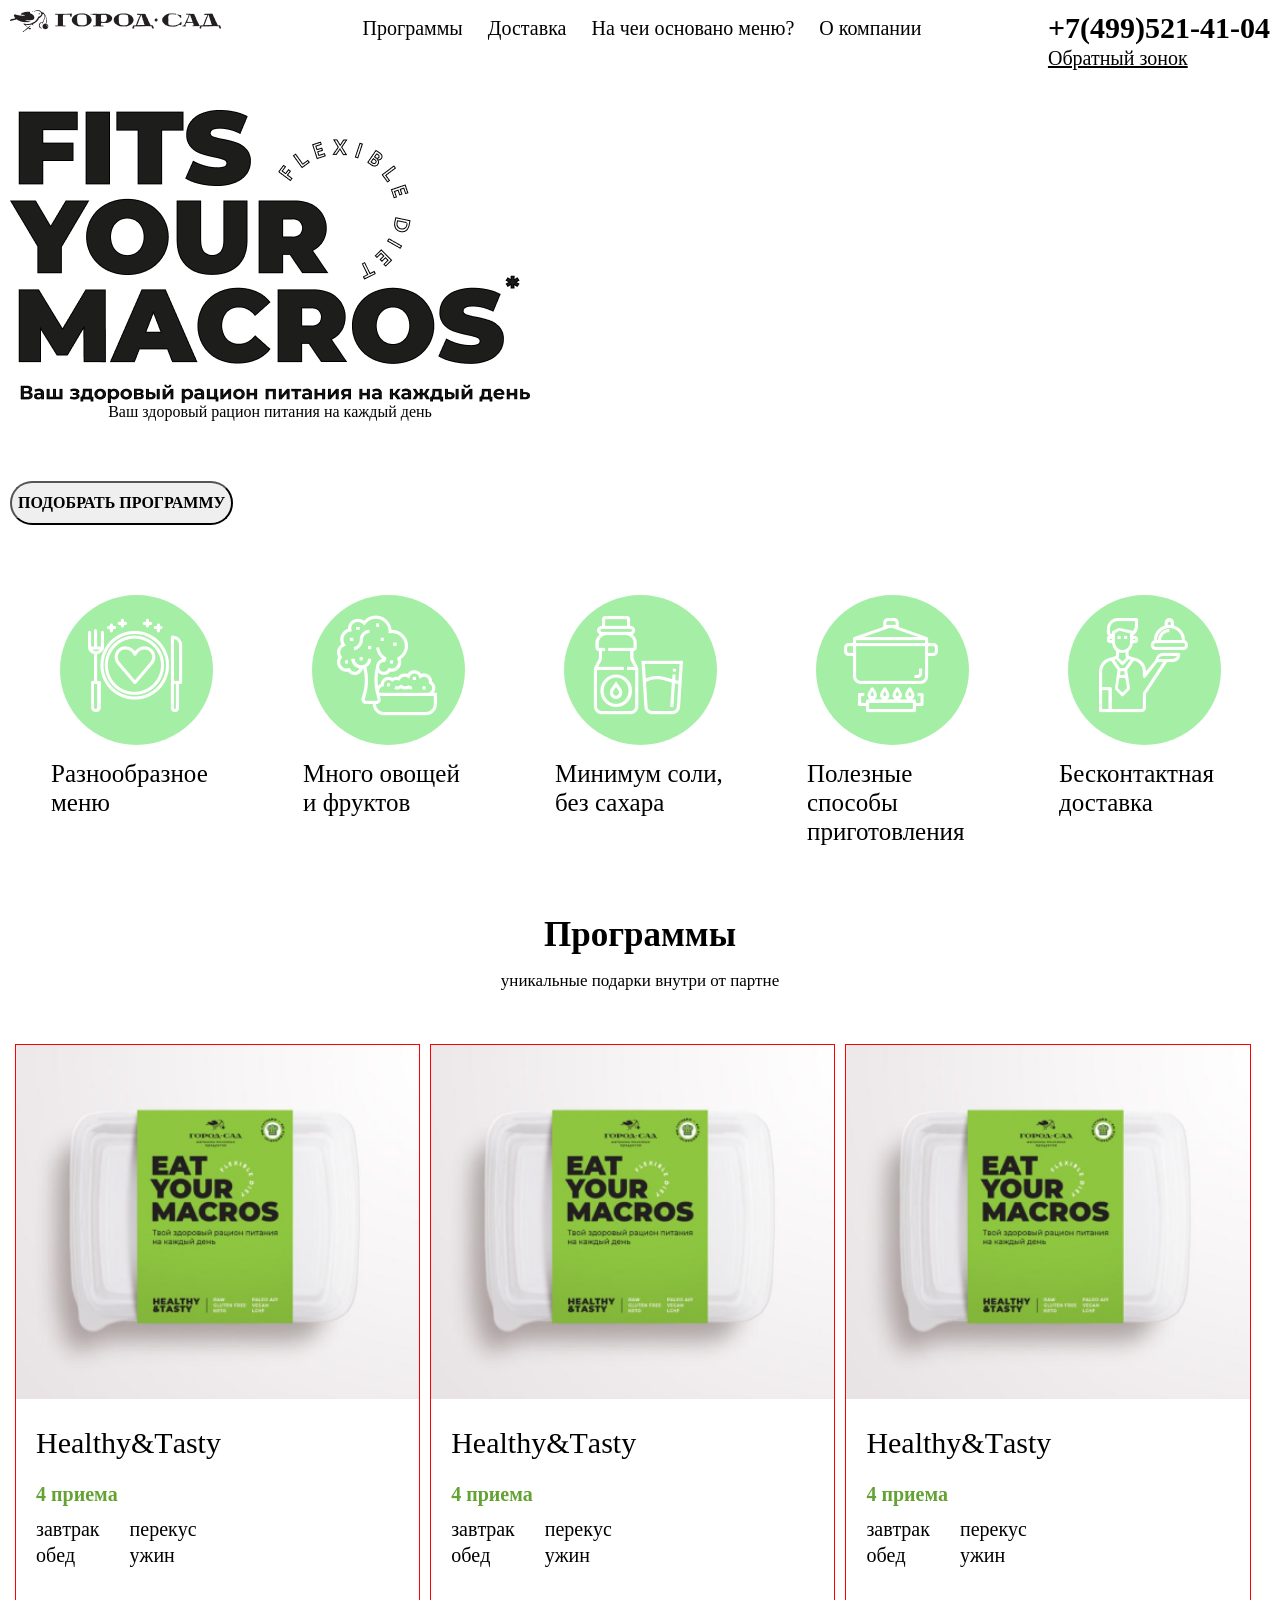
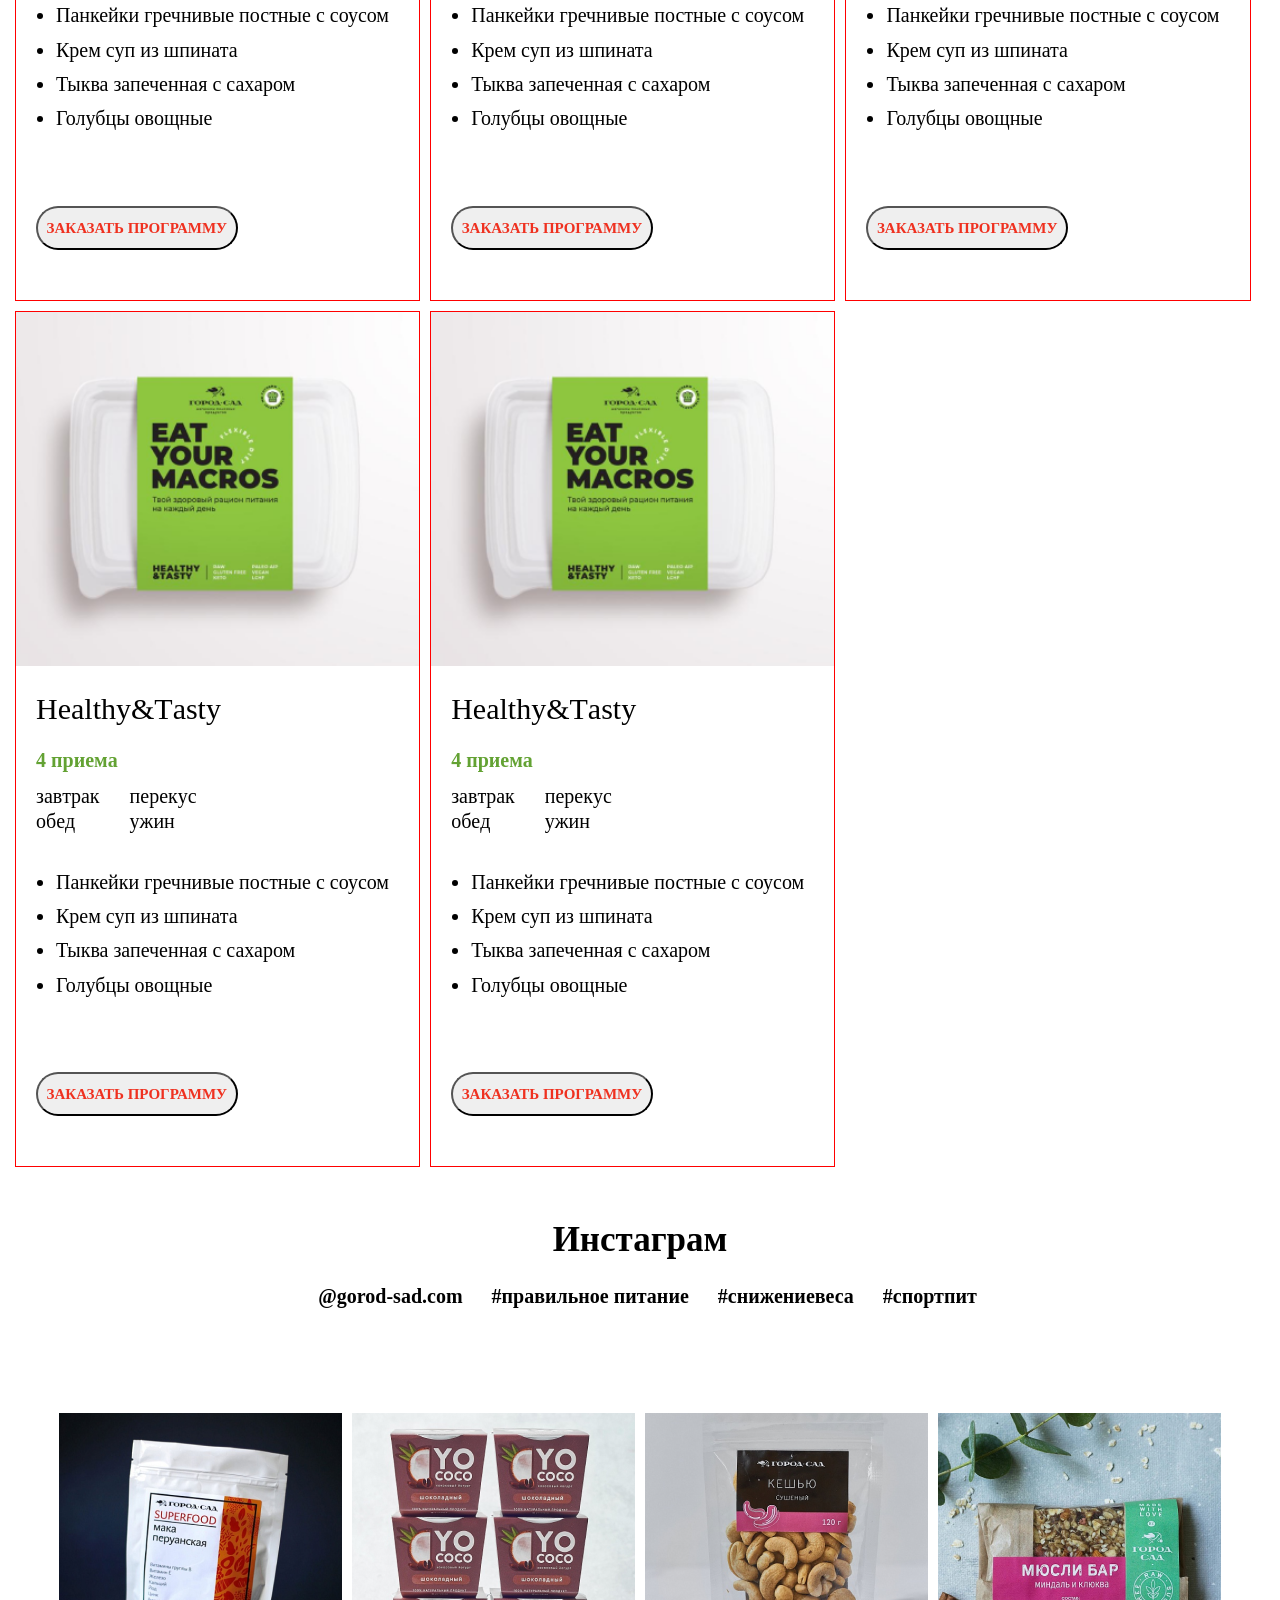
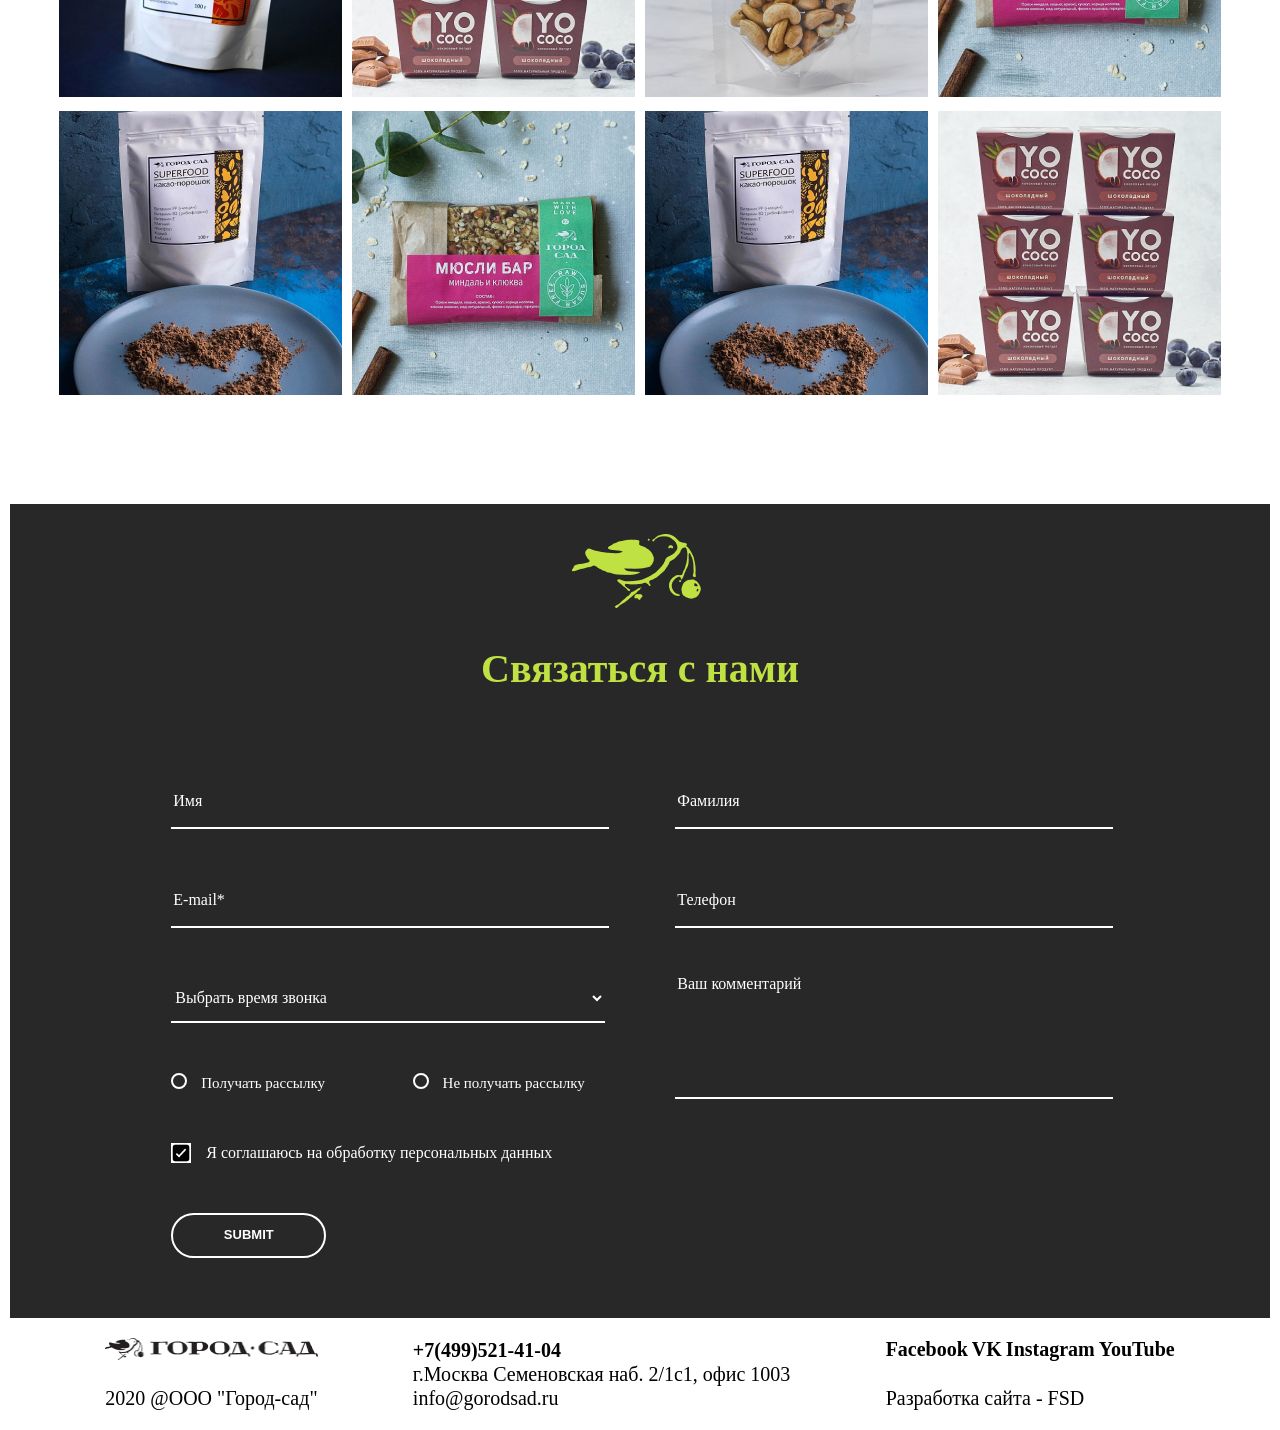
==== commit 5ddbb2dc: "four" ====
--- a/index.html
+++ b/index.html
@@ -1,225 +1,341 @@
-<!doctype html>
-<html lang="ru">
-<head>
-    <meta charset="utf-8">
-    <meta name="viewport" content="width=device-width, initial-scale=1">
-    <link rel="preconnect" href="https://fonts.googleapis.com">
-    <link rel="preconnect" href="https://fonts.gstatic.com" crossorigin>
-    <link rel="stylesheet" href="https://stackpath.bootstrapcdn.com/bootstrap/5.0.0-alpha1/css/bootstrap.min.css" integrity="sha384-r4NyP46KrjDleawBgD5tp8Y7UzmLA05oM1iAEQ17CSuDqnUK2+k9luXQOfXJCJ4I" crossorigin="anonymous">
-    <link rel="preconnect" href="https://fonts.googleapis.com">
-    <link rel="preconnect" href="https://fonts.gstatic.com" crossorigin>
-    <link href="https://fonts.googleapis.com/css2?family=Edu+VIC+WA+NT+Beginner&family=Ibarra+Real+Nova&family=Open+Sans&family=Roboto+Condensed:ital,wght@1,300;1,400;1,700&family=Roboto:ital,wght@1,100&display=swap" rel="stylesheet">
-    <link href="https://cdn.jsdelivr.net/npm/bootstrap@5.0.1/dist/css/bootstrap.min.css" rel="stylesheet" integrity="sha384-+0n0xVW2eSR5OomGNYDnhzAbDsOXxcvSN1TPprVMTNDbiYZCxYbOOl7+AMvyTG2x" crossorigin="anonymous">
-    <link rel="stylesheet" href="css/normalize.css">
-    <link rel="stylesheet" href="css/all.css">
-    <link rel="stylesheet" href="css/header.css">
-    <link rel="stylesheet" href="css/main.css">
-    <link rel="stylesheet" href="css/main-2.css">
-    <link rel="stylesheet" href="css/icon.css">
-    <link rel="stylesheet" href="css/main-3.css">
-    <link rel="stylesheet" href="css/main-4.css">
-    <link rel="stylesheet" href="css/main-5.css">
-    <link rel="stylesheet" href="css/aside.css">
-    <link rel="stylesheet" href="css/main-6.css">
-    <link rel="stylesheet" href="css/footer.css">
-    <title>FSD</title>
-</head>
-
-<body>
-    <header class="header">
-        <div class="container_">
-            <article class="aliexpress-logo"></article>
-            <div class="header-container">
-                <a href="#" class="header-container__name">ПРОВОДНИК</a>
-                <nav class="navigation">
-                    <ul class="menu">
-                        <li class="menu__item"><a class="menu__link" href="#">Услуги</a></li>
-                        <li class="menu__item"><a class="menu__link" href="#">Цены</a></li>
-                        <li class="menu__item"><a class="menu__link" href="#">Как это работает</a></li>
-                        <li class="menu__item"><a class="menu__link" href="#">Блог</a></li>
-                        <li class="menu__item"><a class="menu__link" href="#">О компании</a></li>
-                        <li class="menu__item"><a class="menu__link" href="#">Производителям</a></li>
-                        <li class="menu__item"><a class="menu__link" href="#">Проекты</a></li>
-                        <li class="menu__item-end"><a class="menu__link" href="#">Контакты</a></li>
-                    </ul>
-                </nav>
+<!DOCTYPE html>
+<html>
+    <head>
+        <meta charset="utf-8">
+        <meta name="viewport" content="width=device-width, initial-scale=1.0">
+        <title>Тестовая страница</title>
+        
+        <link rel="stylesheet" href="https://cdnjs.cloudflare.com/ajax/libs/animate.css/4.1.1/animate.min.css"/>
+        <link rel="stylesheet" href="link rel="preconnect" href="https://fonts.googleapis.com">
+        <link rel="preconnect" href="https://fonts.gstatic.com" crossorigin>
+        <link href="https://fonts.googleapis.com/css2?family=Edu+VIC+WA+NT+Beginner&family=Ibarra+Real+Nova&family=Roboto:ital,wght@1,100&display=swap&subset=cyrillic-ext" rel="stylesheet">
+        <link rel="stylesheet" href="normalize.css">
+        <link rel="stylesheet" href="style.css">
+        <link rel="stylesheet" href="style-form.css">
+        <link rel="stylesheet" href="iconfont.css">
+        
+    </head>
+    <body>
+        <div class="wrapper">
+            <header class="headar">
+                <div class="headar-container">
+                    <div class="headar-container__left">
+                        <article class="logo">
+                            <img  src="img/logo.png" class="logo__text" alt="Логотип">
+                        </article>
+                    </div>
+                    <div class="headar-container__center">
+                        <nav class="navigation">
+                            <ul class="navigation__menu">
+                                <a class="navigation__item font-navigation with-fast-transition" href="#">Программы</a>
+                                <a class="navigation__item font-navigation with-fast-transition" href="#">Доставка</a>
+                                <a class="navigation__item font-navigation with-fast-transition" href="#">На чеи основано меню?</a>
+                                <a class="navigation__item font-navigation with-fast-transition" href="#">О компании</a>
+                            </ul>
+                        </nav>
+                    </div>
+                    <div class="headar-container__right">
+                        <article class="contact">
+                            <b class="contact__phone-number font-number">+7(499)521-41-04</b>
+                            <span class="contact__text font-number-text">Обратный зонок</ы>
+                        </article>
+                    </div>
+                </div>
+                <div class="header-main">
+                    <div class="header-main-box">
+                        <img class="logo__img" src="img/Layer 2.png" alt="">
+                        <span class="header-main-box__text-elem">Ваш здоровый рацион питания на каждый день</span>
+                    </div>
+                    <article class="header-main-button">
+                        <button class="header-main-button__elem">ПОДОБРАТЬ ПРОГРАММУ</button>
+                    </article>
+                </div>
+            </header>
+            <div class="bz-content">
+                <article class="elem box">
+                    <div class="elem__footer animate__animated animate__fadeInDown animate-1">
+                        <div class="elem_icon animate-icon-1">
+                            <div class="animate-dinner">
+                                <a class="icon-dinner"></a>
+                            </div>
+                        </div>
+                        <span class="elem__text">Разнообразное меню</span>
+                    </div>
+                </article>
+                <article class="elem box">
+                    <div class="elem__footer animate__animated animate__fadeInDown animate-2">
+                        <div class="elem_icon animate-icon-2">
+                            <div class="animate-broccoli">
+                                <a class="icon-broccoli"></a>
+                            </div>
+                        </div>
+                        <span class="elem__text">Много овощей и фруктов</span>
+                    </div>
+                </article>
+                <article class="elem box">
+                    <div class="elem__footer animate__animated animate__fadeInDown animate-3">
+                        <div class="elem_icon animate-icon-3">
+                            <div class="animate-water">
+                                <a class="icon-water"></a>
+                            </div>
+                        </div>
+                        <span class="elem__text">Минимум соли, без сахара</span>
+                    </div>
+                </article>
+                <article class="elem box">
+                    <div class="elem__footer animate__animated animate__fadeInDown animate-4">
+                        <div class="elem_icon animate-icon-4">
+                            <div class="animate-pot">
+                                <a class="icon-pot"></a>
+                            </div>
+                        </div>
+                        <span class="elem__text">Полезные способы приготовления</span>
+                    </div>
+                </article>
+                <article class="elem box">
+                    <div class="elem__footer animate__animated animate__fadeInDown animate-5">
+                        <div class="elem_icon animate-icon-5">
+                            <div class="animate-food">
+                                <a class="icon-food"></a>
+                            </div>
+                        </div>
+                        <span class="elem__text">Бесконтактная доставка</span>
+                    </div>
+                </article>
             </div>
-            <section class="contact">
-                <section class="address">
-                    <div class="icon-location"></div>
-                    <address class="address__text">г.Москва,ул.Улица,20 с.1</address>
+            <main class="main">
+                <section class="main-content-header">
+                    <h2 class="main-content-header__title font-main">Программы</h2>
+                    <div class="main-content-header__line"></div>
+                    <p class="main-content-header__text font-content-header">уникальные подарки внутри от партне</p>
                 </section>
-                <section class="tel">
-                    <div class="icon-phone"></div>
-                    <div class="tel-block">
-                        <a class="tel__number" href="tel:+71231231288">8(123) 123-12-88</a>
-                        <a class="tel__email" href="mailto:info@provodnik.ru">info@provodnik.ru</a>
-                    </div>
-                </section>
-                <article class="submit-item">
-                    <a href="#myModal" class="submit-elem btn" data-toggle="modal"><span class="submit-elem__text">Обратный звонок</span></a>
-                    <div id="myModal" class="modal" tabindex="-1">
-                        <div class="modal-dialog">
-                            <div class="modal-content">
-                                <div class="modal-header">
-                                    <h5 class="modal-title">Обратный звонок</h5>
-                                    <button type="button" class="close" data-dismiss="modal" aria-label="Close">
-                                    <span aria-hidden="true">&times;</span>
-                                    </button>               
-                                </div>
-                                <div class="modal-body">
-                                    <form method="GET" action="" class="row  needs-validation" novalidate>
-                                        <div class="col-5 main-6-form-content-margin">
-                                            <label for="validationCustom01" class="form-label">Имя</label>
-                                            <input name="name" type="text" class="form-control" id="validationCustom01" autocomplete="on" placeholder="Как к вам обращаться" required>
-                                        </div>
-                                        <div class="col-5 main-6-form-content-margin">
-                                            <label for="validationCustomSelect" class="form-label">Кто вы</label>
-                                            <div class="input-group">
-                                            <select name="select" class="form-select" id="validationCustomSelect" required>
-                                                <option selected disabled value="">Род деятельности</option>
-                                                <option value="1">Вариант 1</option>
-                                                <option value="2">Вариант 2</option>
-                                                <option value="3">Вариант 3</option>
-                                            </select>
-                                          </div>
-                                        </div>
-                                        <div class="col-5 main-6-form-content-margin">
-                                            <label for="validationCustom03" class="form-label">Телефон</label>
-                                            <input name="tel" type="tel" class="form-control" autocomplete="on" id="validationCustom03" placeholder="+7 (123) 12-12-123" required>
-                                        </div>
-                                          <div class="col-5 main-6-form-content-margin">
-                                            <label for="validationCustom09" class="form-label">Домен (если есть)</label>
-                                            <input name="domen" type="text" class="form-control" autocomplete="on" id="validationCustom09" required>
-                                        </div>
-                                        <div class="col-5 main-6-form-content-margin">
-                                            <label for="validationCustomEmail" class="form-label">Email</label>
-                                            <div class="input-group">
-                                                <input name="email" type="email" class="form-control" autocomplete="on" id="validationCustomEmail"  placeholder="Нужен для связи" required>
-                                            </div>
-                                        </div>
-                                        <div class="col-5 main-6-form-content-margin">
-                                            <label for="validationCustom10" class="form-label label-blue">Focused state</label>
-                                            <input name="text" type="text" class="form-control border-blue" autocomplete="on" placeholder="Input caption" id="validationCustom10" required>
-                                        </div>
-                                        <div class="col-5 main-6-form-content-margin">
-                                            <div class="main-6-form-content-margin__text">Оправляя форму, вы соглашаетесь на сбор, обработку и хранение ваших данных сотрудниками компании. Политика конфиденциальности</div>
-                                        </div>
-                                        <div class="col-5 main-6-form-content-button">
-                                            <div class="submit-item-4">
-                                                <button class="submit-elem-4 btn" type="submit"><span class="submit-elem-4__text-4">Отправить</span></button>
-                                            </div>
-                                        </div>
-                                    </form>
-                                </div>
-                            </div>
-                        </div>
-                    </div>
-                </article>
-            </section>
-            <section class="logo">
-                <span class="logo__subtitle">ЗАЙДИ НА</span>
-                <section class="logo-content">
-                    <p class="logo-content__text">Лучшее решение для небольших<br>интернет-магазинов и производителей</p>
-                    <article class="submit-item-1">
-                        <a href="#" class="submit-elem-1"><span class="submit-elem-1__text-1">Хочу на AliExpress</span></a>
+                <section class="main-content">
+                    <article class="main-content-card">
+                        <figure class="main-content-card__img"><img class="main-content-card__img" src="img/elem.png"></figure>
+                        <figcaption class="main-content-card__title font-card-title">Healthy&Tasty</figcaption>
+                        <b class="main-content-card__number font-card-text-1">4 приема</b>
+                        <div class="main-content-card-list">
+                            <div class="main-content-card-list__start">
+                                <span class="main-content-card-list__elem font-card-text-2">завтрак</span>
+                                <span class="main-content-card-list__elem font-card-text-2">обед</span>
+                            </div>
+                            <div class="main-content-card-list__start__end">
+                                <span class="main-content-card-list__elem font-card-text-2">перекус</span>
+                                <span class="main-content-card-list__elem font-card-text-2">ужин</span>
+                            </div>
+                        </div>
+                        <ul class="main-content-card-food">
+                            <li class="main-content-card-food__elem font-card-text-3">Панкейки гречнивые постные с соусом</li>
+                            <li class="main-content-card-food__elem font-card-text-3">Крем суп из шпината</li>
+                            <li class="main-content-card-food__elem font-card-text-3">Тыква запеченная с сахаром</li>
+                            <li class="main-content-card-food__elem font-card-text-3">Голубцы овощные</li>
+                        </ul>
+                        <button class="main-content__buttom font-card-button">ЗАКАЗАТЬ ПРОГРАММУ</button>
+                    </article>
+                    <article class="main-content-card">
+                        <figure class="main-content-card__img"><img class="main-content-card__img" src="img/elem.png"></figure>
+                        <figcaption class="main-content-card__title font-card-title">Healthy&Tasty</figcaption>
+                        <b class="main-content-card__number font-card-text-1">4 приема</b>
+                        <div class="main-content-card-list">
+                            <div class="main-content-card-list__start">
+                                <span class="main-content-card-list__elem font-card-text-2">завтрак</span>
+                                <span class="main-content-card-list__elem font-card-text-2">обед</span>
+                            </div>
+                            <div class="main-content-card-list__start__end">
+                                <span class="main-content-card-list__elem font-card-text-2">перекус</span>
+                                <span class="main-content-card-list__elem font-card-text-2">ужин</span>
+                            </div>
+                        </div>
+                        <ul class="main-content-card-food">
+                            <li class="main-content-card-food__elem font-card-text-3">Панкейки гречнивые постные с соусом</li>
+                            <li class="main-content-card-food__elem font-card-text-3">Крем суп из шпината</li>
+                            <li class="main-content-card-food__elem font-card-text-3">Тыква запеченная с сахаром</li>
+                            <li class="main-content-card-food__elem font-card-text-3">Голубцы овощные</li>
+                        </ul>
+                        <button class="main-content__buttom font-card-button">ЗАКАЗАТЬ ПРОГРАММУ</button>
+                    </article><article class="main-content-card">
+                        <figure class="main-content-card__img"><img class="main-content-card__img" src="img/elem.png"></figure>
+                        <figcaption class="main-content-card__title font-card-title">Healthy&Tasty</figcaption>
+                        <b class="main-content-card__number font-card-text-1">4 приема</b>
+                        <div class="main-content-card-list">
+                            <div class="main-content-card-list__start">
+                                <span class="main-content-card-list__elem font-card-text-2">завтрак</span>
+                                <span class="main-content-card-list__elem font-card-text-2">обед</span>
+                            </div>
+                            <div class="main-content-card-list__start__end">
+                                <span class="main-content-card-list__elem font-card-text-2">перекус</span>
+                                <span class="main-content-card-list__elem font-card-text-2">ужин</span>
+                            </div>
+                        </div>
+                        <ul class="main-content-card-food">
+                            <li class="main-content-card-food__elem font-card-text-3">Панкейки гречнивые постные с соусом</li>
+                            <li class="main-content-card-food__elem font-card-text-3">Крем суп из шпината</li>
+                            <li class="main-content-card-food__elem font-card-text-3">Тыква запеченная с сахаром</li>
+                            <li class="main-content-card-food__elem font-card-text-3">Голубцы овощные</li>
+                        </ul>
+                        <button class="main-content__buttom font-card-button">ЗАКАЗАТЬ ПРОГРАММУ</button>
+                    </article><article class="main-content-card">
+                        <figure class="main-content-card__img"><img class="main-content-card__img" src="img/elem.png"></figure>
+                        <figcaption class="main-content-card__title font-card-title">Healthy&Tasty</figcaption>
+                        <b class="main-content-card__number font-card-text-1">4 приема</b>
+                        <div class="main-content-card-list">
+                            <div class="main-content-card-list__start">
+                                <span class="main-content-card-list__elem font-card-text-2">завтрак</span>
+                                <span class="main-content-card-list__elem font-card-text-2">обед</span>
+                            </div>
+                            <div class="main-content-card-list__start__end">
+                                <span class="main-content-card-list__elem font-card-text-2">перекус</span>
+                                <span class="main-content-card-list__elem font-card-text-2">ужин</span>
+                            </div>
+                        </div>
+                        <ul class="main-content-card-food">
+                            <li class="main-content-card-food__elem font-card-text-3">Панкейки гречнивые постные с соусом</li>
+                            <li class="main-content-card-food__elem font-card-text-3">Крем суп из шпината</li>
+                            <li class="main-content-card-food__elem font-card-text-3">Тыква запеченная с сахаром</li>
+                            <li class="main-content-card-food__elem font-card-text-3">Голубцы овощные</li>
+                        </ul>
+                        <button class="main-content__buttom font-card-button">ЗАКАЗАТЬ ПРОГРАММУ</button>
+                    </article><article class="main-content-card">
+                        <figure class="main-content-card__img"><img class="main-content-card__img" src="img/elem.png"></figure>
+                        <figcaption class="main-content-card__title font-card-title">Healthy&Tasty</figcaption>
+                        <b class="main-content-card__number font-card-text-1">4 приема</b>
+                        <div class="main-content-card-list">
+                            <div class="main-content-card-list__start">
+                                <span class="main-content-card-list__elem font-card-text-2">завтрак</span>
+                                <span class="main-content-card-list__elem font-card-text-2">обед</span>
+                            </div>
+                            <div class="main-content-card-list__start__end">
+                                <span class="main-content-card-list__elem font-card-text-2">перекус</span>
+                                <span class="main-content-card-list__elem font-card-text-2">ужин</span>
+                            </div>
+                        </div>
+                        <ul class="main-content-card-food">
+                            <li class="main-content-card-food__elem font-card-text-3">Панкейки гречнивые постные с соусом</li>
+                            <li class="main-content-card-food__elem font-card-text-3">Крем суп из шпината</li>
+                            <li class="main-content-card-food__elem font-card-text-3">Тыква запеченная с сахаром</li>
+                            <li class="main-content-card-food__elem font-card-text-3">Голубцы овощные</li>
+                        </ul>
+                        <button class="main-content__buttom font-card-button">ЗАКАЗАТЬ ПРОГРАММУ</button>
                     </article>
                 </section>
-            </section>
-        </div>
-    </header>
-    <section class="main-5">
-        <div class="container_">
-            <article class="main-5__label"></article>
-            <section class="main-5-header">
-                <article class="main-5-header__text">Чего добились с Проводником <br>другие магазины?</article>
-                <article class="main-5-header__svg"></article>
-            </section>
-            <section class="main-5-header-content">
-                <section class="container_ container-row">
-                    <section class="main-5-block-left">
-                        <article class="main-5-block-left__svg"></article>
+                <section class="main-content-footer">
+                    <section class="main-content-footer-header">
+                        <h2 class="main-content-footer-header__title font-content-title">Инстаграм</h2>
+                        <div class="main-content-footer-header__line"></div>
+                        <nav class="navigation-footer-header__menu">
+                            <ul class="navigation-footer-header__menu">
+                                <a class="navigation-footer-header__item font-content-text" href="#">@gorod-sad.com</a>
+                                <a class="navigation-footer-header__item font-content-text" href="#">#правильное питание</a>
+                                <a class="navigation-footer-header__item font-content-text" href="#">#снижениевеса</a>
+                                <a class="navigation-footer-header__item font-content-text" href="#">#спортпит</a>
+                            </ul>
+                        </nav>
                     </section>
-                    <section class="main-5-block-right">
-                        <article class="main-5-block-right__title">Продвижение и раскрутка магазина одежды</article>
-                        <article class="main-5-block-right__text">Проводник ищет магазины и производителей и заводит их на маркетплейс. Уже освоил <br> алгоритм продвижения магазина и готов его применить для вашей раскрутки на маркетплейсе.</article>
-                        <section class="main-5-block-right-item">
-                            <section class="main-5-block-right-elem">
-                                <div class="main-5-block-right-elem__chislo"><div class="main-5-block-right-elem__icon"></div>765 885</div>
-                                <div class="main-5-block-right-elem__text">Законченых<br> покупок</div>
-                            </section>
-                            <section class="main-5-block-right-elem">
-                                <div class="main-5-block-right-elem__chislo"><div class="main-5-block-right-elem__icon"></div>789 654</div>
-                                <div class="main-5-block-right-elem__text">Просмотров<br> магазина</div>
-                            </section>
-                        </section>
+                    <section class="main-content-footer-container">
+                        <figure class="main-content-footer-container__elem"><img src="img/1.png"></figure>
+                        <figure class="main-content-footer-container__elem"><img src="img/2.png"></figure>
+                        <figure class="main-content-footer-container__elem"><img src="img/3.png"></figure>
+                        <figure class="main-content-footer-container__elem"><img src="img/4.png"></figure>
+                        <figure class="main-content-footer-container__elem"><img src="img/5.png"></figure>
+                        <figure class="main-content-footer-container__elem"><img src="img/4.png"></figure>
+                        <figure class="main-content-footer-container__elem"><img src="img/5.png"></figure>
+                        <figure class="main-content-footer-container__elem"><img src="img/2.png"></figure>
                     </section>
                 </section>
-            </section>
-            <section class="main-5-footer">
-                <article class="main-5-footer-item"><a class="main-5-footer-item__link" href="#"></a></article>
-                <article class="main-5-footer-item-active"><a class="main-5-footer-item-active__link" href="#"></a></article>
-                <article class="main-5-footer-item"><a class="main-5-footer-item__link" href="#" ></a></article>
-                <article class="main-5-footer-item"><a class="main-5-footer-item__link" href="#"></a></article>
-            </section>
+            </main>
+            <div class="wrapper-form">
+                <header class="headar-form">
+                    <img  class="headar-form__img" src="../img/logo-form.png">
+                    <h2 class="headar-form__text">Связаться с нами</h2>
+                </header>
+                <section class="main-2">
+                    <form class="main-2-form" action="" method="GET">
+                        <label class="main-2-form__elem">
+                            <input class="main-2-form__name" name="name" type="text" placeholder="Имя" required>
+                        </label>
+                        <label class="main-2-form__elem">
+                            <input class="main-2-form__surname" name="surname" type="text" placeholder="Фамилия" required>
+                        </label>
+                        <label class="main-2-form__elem">
+                            <input class="main-2-form__email" name="email" type="email" placeholder="E-mail*" required>
+                        </label>
+                        <label class="main-2-form__elem">
+                            <input class="main-2-form__number" name="tel" type="tel" placeholder="Телефон" required>
+                        </label>
+                        <div class="group-block">
+                            <label class="main-2-form__elem">
+                                <select name="time" class="main-2-form__time">
+                                    <option selected disabled>Выбрать время звонка</option>
+                                    <option class="main-2-form__time-elem">10-00</option>
+                                    <option class="main-2-form__time-elem">11-00</option>
+                                    <option class="main-2-form__time-elem">12-00</option>
+                                    <option class="main-2-form__time-elem">13-00</option>
+                                    <option class="main-2-form__time-elem">14-00</option>
+                                </select>
+                            </label>
+                            <div class="group-hidden">
+                                <div class="radio">
+                                    <div class="main-2-form__radio">
+                                        <input name="radio" value="1" type="radio" class="radio__input" id="radio-1"/>
+                                        <label for="radio-1" class="radio__lebel">Получать рассылку</label>
+                                    </div>
+                                    <div class="main-2-form__radio">
+                                        <input name="radio" value="2" type="radio" class="radio__input" id="radio-2" />
+                                        <label for="radio-2" class="radio__lebel">Не получать рассылку</label>
+                                    </div>
+                                </div>
+                                <div class="main-2-form__checkbox">
+                                    <input name="checkbox" type="checkbox" class="checkbox_input" id="checkbox" checked/>
+                                    <label for="checkbox" class="checkbox__lebel">Я соглашаюсь на обработку персональных данных</label>
+                                </div>
+                                <input class="main-2-form__submit" type="submit">
+                            </div>
+                        </div>
+                        <label class="main-2-form__elem">
+                            <textarea class="main-2-form__comment" name="comment" placeholder="Ваш комментарий"></textarea>
+                        </label>
+                        <div class="group">
+                            <div class="radio">
+                                    <div class="main-2-form__radio">
+                                        <input name="radio" value="1" type="radio" class="radio__input" id="radio_1"/>
+                                        <label for="radio_1" class="radio__lebel">Получать рассылку</label>
+                                    </div>
+                                    <div class="main-2-form__radio">
+                                        <input name="radio" value="2" type="radio" class="radio__input" id="radio_2" />
+                                        <label for="radio_2" class="radio__lebel">Не получать рассылку</label>
+                                    </div>
+                                </div>
+                                <div class="main-2-form__checkbox">
+                                    <input name="checkbox" type="checkbox" class="checkbox_input" id="checkbox_" checked/>
+                                    <label for="checkbox_" class="checkbox__lebel">Я соглашаюсь на обработку персональных данных</label>
+                                </div>
+                                <input class="main-2-form__submit" type="submit">
+                        </div>
+                    </form>
+                </section>
+            </div>
+            <footer class="footer">
+                <article class="footer-public">
+                    <img src="img/logo.png" class="logo__text" alt="Логотип">
+                    <span class="footer-public__elem-end font-footer-company">2020 @OOO "Город-сад"</span>
+                </article>
+                <article class="footer-public">
+                    <div class="footer-public__elem">
+                        <b class="footer-public__elem-number font-footer-number">+7(499)521-41-04</b>
+                        <address class="footer-public__elem-address font-footer-address">г.Москва Семеновская наб. 2/1c1, офис 1003</address>
+                        <a class="footer-public__elem-email font-footer-info" href="#">info@gorodsad.ru</a>
+                    </div>
+                </article>
+                <article class="footer-public">
+                    <div class="footer-public-social">
+                        <b class="footer-public-social__elem">Facebook</b>
+                        <b class="footer-public-social__elem">VK</b>
+                        <b class="footer-public-social__elem">Instagram</b>
+                        <b class="footer-public-social__elem">YouTube</b>
+                    </div>
+                    <span class="footer-public__elem-end ">Разработка сайта - FSD</span>
+                </article>
+            </footer>
         </div>
-    </section>
-    <footer class="footer">
-        <div class="container_">
-            <section class="footer-container">
-                <span class="footer-container__name">ПРОВОДНИК</span>
-                <nav class="navigation">
-                    <ul class="menu">
-                        <li class="menu__item"><a class="menu__link" href="#">Услуги</a></li>
-                        <li class="menu__item"><a class="menu__link" href="#">Цены</a></li>
-                        <li class="menu__item"><a class="menu__link" href="#">Как это работает</a></li>
-                        <li class="menu__item"><a class="menu__link" href="#">Блог</a></li>
-                        <li class="menu__item"><a class="menu__link" href="#">О компании</a></li>
-                        <li class="menu__item"><a class="menu__link" href="#">Производителям</a></li>
-                        <li class="menu__item"><a class="menu__link" href="#">Проекты</a></li>
-                        <li class="menu__item"><a class="menu__link" href="#">Контакты</a></li>
-                    </ul>
-                </nav>
-            </section>
-            <section class="contact-footer">
-                <section class="contact-footer-company">
-                    <article class="icon-uniE90B"></article>
-                    <section class="contact-footer-company-block">
-                        <span class="contact-footer-company__text-1">2018.</span>
-                        <span class="contact-footer-company__text-2">Все права защищены.</span>
-                    </section>
-                </section>
-
-                <section class="address">
-                    <article class="icon-location"></article>
-                    <article class="address__text ">г.Москва,ул.Улица,20 с.1</article>
-                </section>
-                <section class="tel">
-                    <article class="icon-phone"></article>
-                    <section class="tel-block">
-                        <a class="tel__number" href="tel:+71231231288">8(123) 123-12-88</a>
-                        <a class="tel__email" href="mailto:info@provodnik.ru">info@provodnik.ru</a>
-                    </section>
-                </section>
-                <section class="icon-facebook">
-                    <article class="icon-facebook1"></article>
-                </section>
-                <section class="submit-item">
-                    <a href="#myModal" class="submit-elem btn" data-toggle="modal"><span class="submit-elem__text">Обратный звонок</span></a>
-                </section>
-            </section>
-        </div>
-    </footer>
-
-
-
-
-
-
-
-    <script src="https://cdn.jsdelivr.net/npm/popper.js@1.16.0/dist/umd/popper.min.js" integrity="sha384-Q6E9RHvbIyZFJoft+2mJbHaEWldlvI9IOYy5n3zV9zzTtmI3UksdQRVvoxMfooAo" crossorigin="anonymous"></script>
-    <script src="https://stackpath.bootstrapcdn.com/bootstrap/5.0.0-alpha1/js/bootstrap.min.js" integrity="sha384-oesi62hOLfzrys4LxRF63OJCXdXDipiYWBnvTl9Y9/TRlw5xlKIEHpNyvvDShgf/" crossorigin="anonymous"></script>
-    <script src="app.js"></script>
-</body>
-
+    </body>
 </html>
--- a/style.css
+++ b/style.css
@@ -0,0 +1,486 @@
+.wrapper{
+    max-width: 1366px;
+    width: 100%;
+    padding: 0 10px;
+    box-sizing: border-box;
+    margin: 0px auto;
+}
+
+.headar-container__center{
+    display: flex;
+    justify-content: center;
+}
+.navigation__menu{
+    display: flex;
+}
+.navigation__menu{
+    position: relative;
+}
+.navigation__item{
+    left: 0;
+    position: relative;
+}
+.contact__text{
+    align-self: flex-start;
+}
+
+
+.navigation__item.with-fast-transition:hover,.contact__phone-number:hover { 
+    color: #FF8C00;
+}
+
+.navigation__item.with-fast-transition, .contact__phone-number:hover{ 
+    transition: 2s; 
+    transition: border, color;
+}
+.navigation__item:after{
+    content: "";
+    display: block;
+    border-bottom: 1px solid #FF8C00;
+    height: 3px;
+    width: 0%;
+    transition: width 1s linear;
+}
+.navigation__item:hover:after{
+    width: 100%;
+}
+@keyframes scaling-1{
+    0%{transform: rotateY(0deg);}
+    20%{transform: rotateY(360deg);}
+    100%{transform: rotateY(360deg);}
+}
+
+.animate-icon-1{
+    animation-name: scaling-1;
+    animation-duration: 12.5s; 
+    animation-delay: 2.5s;
+    animation-iteration-count: infinite;
+}
+.animate-icon-2{
+    animation-name: scaling-1;
+    animation-duration: 12.5s; 
+    animation-delay: 5s;
+    animation-iteration-count: infinite;
+}
+.animate-icon-3{
+    animation-name: scaling-1;
+    animation-duration: 12.5s; 
+    animation-delay: 7.5s;
+    animation-iteration-count: infinite;
+}
+.animate-icon-4{
+    animation-name: scaling-1;
+    animation-duration: 12.5s; 
+    animation-delay: 10s;
+    animation-iteration-count: infinite;
+}
+.animate-icon-5{
+    animation-name: scaling-1;
+    animation-duration: 12.5s; 
+    animation-delay: 12.5s;
+    animation-iteration-count: infinite;
+}
+@keyframes active-icon{
+    0%{transform: scale(1,1), rotate(0deg);}
+    100%{transform: scale(1.5,1.5) rotate(4deg);}
+}
+.animate-dinner:hover,.animate-broccoli:hover,.animate-water:hover,.animate-pot:hover,.animate-food:hover{
+    animation-name: active-icon;
+    animation-duration: 3s; 
+}
+.animate-1{
+    animation-delay: 1.5s;
+}
+.animate-2{
+    animation-delay: 2.5s;
+}
+.animate-3{
+    animation-delay: 3.5s;
+}
+.animate-4{
+    animation-delay: 4.5s;
+}
+.animate-5{
+    animation-delay: 5.5s;
+}
+
+
+
+.bz-content{
+    display: flex;
+    flex-flow: row wrap;
+    margin: 50px auto;
+    justify-content: space-around;
+}
+.elem__footer{
+    margin-left: auto;
+    margin-right: auto;
+    display: flex;
+    flex-direction: column;
+    margin: 20px 0px ;
+}
+
+.elem__text{
+    font-size: 25px;
+    width: 170px;
+    margin: 0px auto;
+    display: block;
+    margin-top: 15px;
+    word-wrap: break-word;
+}
+.elem_icon{
+    width: 90%;
+    height: 150px;
+    align-self: center;
+    border-radius: 50%;
+    background-color: rgb(30, 212, 30, 0.4);
+    position: relative;
+  }
+
+
+.font-navigation{
+
+    font-family: 'Segoe UI';
+    font-style: normal;
+    font-weight: 400;
+    font-size: 20px;
+    line-height: 120%;
+    text-align: center;
+    color: #000000;
+}
+.font-main{
+    font-family: 'Segoe UI';
+    font-style: normal;
+    font-weight: 700;
+    font-size: 35px;
+    line-height: 100%;
+    color: #000000;
+    margin: 10px auto;
+}
+.font-number{
+    font-family: 'Segoe UI';
+    font-style: normal;
+    font-weight: 700;
+    font-size: 30px;
+    line-height: 120%;
+    color: #000000;
+}
+.font-number-text{
+    font-family: 'Segoe UI';
+    font-style: normal;
+    font-weight: 400;
+    font-size: 20px;
+    line-height: 120%;
+    text-decoration-line: underline;
+
+    color: #000000;
+
+}
+.font-content-header{
+    font-family: 'Segoe UI';
+    font-style: normal;
+    font-weight: 400;
+    font-size: 17px;
+    line-height: 104.5%;
+    
+    color: #000000;
+    margin: 20px auto;
+    
+}
+.font-card-title{
+
+font-family: 'Segoe UI';
+font-style: normal;
+font-weight: 400;
+font-size: 30px;
+line-height: 127%;
+
+font-feature-settings: 'kern' off;
+
+color: #000000;
+
+}
+.font-card-text-1{
+    font-family: 'Segoe UI';
+    font-style: normal;
+    font-weight: 700;
+    font-size: 20px;
+    line-height: 127%;
+    font-feature-settings: 'kern' off;
+    color: #63A233;
+}
+.font-card-text-2{
+    font-family: 'Segoe UI';
+    font-style: normal;
+    font-weight: 400;
+    font-size: 20px;
+    line-height: 127%;
+    font-feature-settings: 'kern' off;
+
+    color: #000000;
+}
+.font-card-text-3{
+
+    font-family: 'Segoe UI';
+    font-style: normal;
+    font-weight: 400;
+    font-size: 20px;
+    line-height: 172.5%;
+
+    color: #000000;
+}
+.font-card-button{
+    width: 50%;
+    border-radius: 30px;
+    font-family: 'Segoe UI';
+    font-style: normal;
+    font-weight: 700;
+    font-size: 15px;
+    line-height: 38px;
+
+    color: #EF3120;
+}
+
+
+.font-content-title{
+    font-family: 'Segoe UI';
+    font-style: normal;
+    font-weight: 700;
+    font-size: 35px;
+    line-height: 100%;
+
+    text-align: center;
+
+    color: #000000;
+}
+.font-content-text{
+    font-family: 'Segoe UI';
+    font-style: normal;
+    font-weight: 600;
+    font-size: 20px;
+    line-height: 104.5%;
+
+    color: #000000;
+}
+.font-footer-company{
+    font-family: 'Segoe UI';
+    font-style: normal;
+    font-weight: 400;
+    font-size: 20px;
+    line-height: 120%;
+
+    color: black;
+
+}
+.font-footer-number{
+    font-family: 'Segoe UI';
+    font-style: normal;
+    font-weight: 700;
+    font-size: 20px;
+    line-height: 120%;
+    color: black;
+}
+.font-footer-address{
+    font-family: 'Segoe UI';
+    font-style: normal;
+    font-weight: 400;
+    font-size: 20px;
+    line-height: 120%;
+    color: black;
+}
+.font-footer-info{
+    font-family: 'Segoe UI';
+    font-style: normal;
+    font-weight: 400;
+    font-size:  20px;
+    line-height: 120%;
+
+    text-decoration-line: underline;
+
+    color: black;
+
+}
+.footer-public-social__elem, .footer-public__elem-end{
+    font-size:  20px;
+}
+
+
+.navigation__item, .navigation-footer-header__item, .footer-public__elem-email{
+    text-decoration: none;
+    color: black;
+    margin-right: 25px;
+}
+.headar{
+    text-align: center;
+    margin: auto;
+}
+.headar-container{
+    display: flex;
+    flex-direction: row;
+    justify-content: space-between;
+}
+.logo, .contact{
+    display: flex;
+    flex-direction: column;
+    padding: 10px 0px;
+}
+.logo__text{
+    margin: 0px 0px;
+}
+.header-main{
+    display: flex;
+    flex-direction: column;
+    align-items: flex-start;
+}
+.header-main-box{
+    display: flex;
+    flex-direction: column;
+    padding: 30px 0px;
+}
+.header-main-box__name{
+    display: flex;
+    flex-direction: column;
+    align-items: flex-start;
+    margin-bottom: 5px;
+}
+.header-main-button__elem{
+    border-radius: 30px;
+    font-family: 'Segoe UI';
+    font-style: normal;
+    font-weight: 700;
+    font-size: 16px;
+    line-height: 38px;
+    align-items: center;
+    text-transform: uppercase;
+
+    color: black;
+
+}
+
+.header-main-button{
+    margin-top: 30px;
+
+}
+.main-content-header, .main-content-footer-header{
+    text-align: center;
+}
+.main-content{
+    display: flex;
+    width: 100%;
+    margin: 50px auto;
+    flex-flow: row wrap;
+}
+.main-content-header__line, .main-content-footer-header__line{
+    width: 80px;
+    margin: 20px auto;
+}
+.main-content-card__img{
+    width: 100%;
+    margin: 0px 0px;
+}
+.main-content-card__title, .main-content-card__number, .main-content-card-list{
+    padding-left: 20px;
+}
+.main-content-card-list{
+    margin: 10px 0px;
+}
+.main-content-card-food{
+    margin: 20px 0px;
+}
+.main-content__buttom{
+    margin: 50px 20px;
+}
+.main-content-card{
+    display: flex;
+    flex-direction: column;
+    margin: 5px;
+    align-items: flex-start;
+    width: 32%;
+    border: 1px solid red;
+}
+.main-content-card__title{
+    margin: 20px 0px;
+    font-size: 30px;
+}
+
+.main-content-card-list{
+    align-self: flex-start;
+    display: flex;
+}
+.main-content-card-list__start, .main-content-card-list__start__end{
+    display: flex;
+    flex-direction: column;
+    margin-right: 30px;
+}
+.main-content-footer-container{
+    display: flex;
+    flex-wrap: wrap;
+    margin: 100px auto;
+    justify-content: center;
+    width: 100%;
+
+}
+.main-content-footer-container__elem{
+    margin: 5px 5px;
+}
+.footer{
+    display: flex;
+    justify-content: space-evenly;
+    padding: 20px 0px;
+}
+.footer-public{
+    display: flex;
+    flex-direction: column;
+    justify-content: space-between;
+}
+@media (max-width:1200px) {
+    .font-navigation, .font-number{
+        font-size: 15px;
+    }
+    .font-number-text{
+        font-size: 13px;
+    }
+    .footer{
+        flex-direction: column;
+        align-items: center;
+    }
+    .footer-public__elem{
+        margin: 20px 0px;
+    }
+}
+@media (max-width:1000px) {
+    .headar-container{
+        flex-direction: column;
+        align-items: center;
+    }
+    .main-content-card__title{
+        font-size: 20px;
+    }
+    .main-content-card__number, .main-content-card-list__elem, .main-content-card-food__elem, .font-card-button{
+        font-size: 15px;
+    }
+    .main-content-card{
+        width: 100%;
+    }
+    .navigation-footer-header__menu{
+        display: flex;
+        flex-direction: column;
+        padding: 0px 0px;
+    }
+    .navigation-footer-header__item{
+        margin: 10px 0px;
+    }
+
+}
+@media (max-width:600px) {
+    .navigation__menu{
+        flex-direction: column;
+    }
+    .logo__img{
+        width: 100%;
+    }
+    .footer-public__elem-end, .footer-public__elem-number, .footer-public__elem-address, .footer-public__elem-email, .footer-public{
+        font-size: 15px;
+    }
+}
+  
--- a/style-form.css
+++ b/style-form.css
@@ -0,0 +1,214 @@
+.wrapper-form{
+    background-color: #282828;
+    padding-bottom: 40px;
+}
+.headar-form{
+    text-align: center;
+    padding: 30px 100px;
+    margin: auto;
+}
+::-webkit-input-placeholder {color:#fff;}
+::-moz-placeholder          {color:#fff;}
+:-moz-placeholder           {color:#fff;}
+:-ms-input-placeholder      {color:#fff;}
+.headar-form__text{
+    font-weight: bold;
+    color: #BFE142;
+    font-size: 40px;
+}
+.main-2-form{
+    display: flex;
+    flex-wrap: wrap;
+    width: 80%;
+    margin: 10px auto;
+    color: white;
+}
+.main-2-form__name, .main-2-form__email, .main-2-form__time, .main-2-form__surname, .main-2-form__number, .main-2-form__comment{
+    background-color: #282828;
+    color: white;
+    border-bottom: 2px solid white;
+    border-right: 0px;
+    border-left: 0px;
+    border-top: 0px;
+    height: 50px;
+    width: 100%;
+
+}
+.main-2-form__elem, .group-block{
+   margin: 10px auto;
+    width: 43%;
+}
+.group, .group-hidden{
+    display: flex;
+    flex-direction: column;
+}
+.group-hidden{
+    padding-top: 50px;
+    justify-content: space-between;
+    display: flex;
+}
+.group{
+    display: none;
+}
+.radio__lebel, .checkbox__lebel{
+    line-height: 20px;
+}
+.radio-met{
+    margin-right: 55px;
+}
+.main-2-form__text{
+    padding-bottom: 15px;
+}
+.main-2-form-box-2{
+    justify-content: flex-start;
+}
+.main-2-form__surname, .main-2-form__number{
+    margin-bottom: 25px;
+}
+
+.main-2-form__comment{
+    height: 120px;
+    border-bottom: 2px solid white;
+    border-top: 0px;
+    resize: none;
+}
+.main-2-form__checkbox{
+    position: relative;
+    margin: 50px 0px
+
+}
+.checkbox_input{
+    display: none;
+}
+.checkbox__lebel{
+    padding-left: 35px;
+    cursor: pointer;
+}
+.checkbox__lebel:before{
+    box-sizing: border-box;
+    content: "";
+    display: block;
+    width: 20px;
+    height: 20px;
+    background-color: 282828;
+    border: 1px solid white;
+    position: absolute;
+    top: 0;
+    left: 0;
+    z-index: 1;
+}
+.checkbox__lebel:after{
+    content: "";
+    display: block;
+    width: 20px;
+    height: 20px;
+    background: url("check.png");
+    background-size: 20px 20px;
+    background-color: white;
+    position: absolute;
+    top: 0;
+    left: 0;
+    z-index: 2;
+    opacity: 0;
+}
+.checkbox_input:checked + .checkbox__lebel::after{
+    opacity: 1;
+}
+
+.radio{
+    display: flex;
+    justify-content: space-between;
+}
+.main-2-form__radio{
+    position: relative;
+    display: inline-block;
+    margin-right: 20px;
+}
+.radio__input{
+    display: none;
+}
+.radio__lebel{
+    margin-left: 30px;
+    cursor: pointer;
+    font-size: 15px;
+}
+.radio__lebel:before{
+    box-sizing: border-box;
+    content: "";
+    display: block;
+    width: 16px;
+    height: 16px;
+    border: 2px solid white;
+    border-radius: 50%;
+    background-color: 282828;
+    position: absolute;
+    top: 0;
+    left: 0;
+    z-index: 1;
+}
+.radio__lebel:after{
+    content: "";
+    display: block;
+    width: 8px;
+    height: 8px;
+    
+
+    border-radius: 50%;
+    background-color: white;
+    position: absolute;
+    top: 4px;
+    left: 4px;
+    z-index: 2;
+    opacity: 0;
+}
+.radio__input:checked + .radio__lebel::after{
+    opacity: 1;
+}
+.main-2-form__submit{
+    width: 155px;
+    height: 45px;
+    border-radius: 25%;
+    cursor: pointer;
+    border: 2px solid white;
+    background-color:rgb(4, 4, 4,0);
+    color: white;
+    text-transform: uppercase;
+    font-family: Arial, Helvetica, sans-serif;
+    font-size: 13px;
+    font-weight: bold;
+    border-radius: 40px;
+}
+
+@media (max-width:770px) {
+    .main-2-form{
+        flex-direction: column;
+    }
+    .main-2-form__elem, .group-block{
+        width: 100%;
+    }
+    .group-hidden{
+        display: none;
+    }
+    .group{
+        display:block;
+    }
+    .main-2-form__surname, .main-2-form__number{
+        margin-bottom: 0px;
+    }
+}
+@media (max-width:400px) {
+    .radio{
+        flex-direction: column;
+    }
+    .main-2-form__radio{
+        margin-bottom: 10px;
+    }
+    .headar-form{
+        padding: 20px 0px;
+    }
+    .headar-form__text{
+        font-size: 20px;
+    }
+
+}
+  
--- a/iconfont.css
+++ b/iconfont.css
@@ -0,0 +1,66 @@
+@font-face {
+  font-family: 'icon';
+  src:
+    url('fonts/icon.ttf?z037gx') format('truetype'),
+    url('fonts/icon.woff?z037gx') format('woff'),
+    url('fonts/icon.svg?z037gx#icon') format('svg');
+  font-weight: normal;
+  font-style: normal;
+  font-display: block;
+}
+
+[class^="icon-"]::before, [class*=" icon-"]::before {
+  /* use !important to prevent issues with browser extensions that change fonts */
+  font-family: 'icon' !important;
+  speak: never;
+  font-style: normal;
+  font-weight: normal;
+  font-variant: normal;
+  text-transform: none;
+  line-height: 1;
+
+  /* Better Font Rendering =========== */
+  -webkit-font-smoothing: antialiased;
+  -moz-osx-font-smoothing: grayscale;
+}
+
+.icon-food:before {
+  content: "\e900";
+  color: #fff;
+  font-size: 100px;
+  position: absolute;
+  top: 20px;
+  left: 25px;
+}
+.icon-pot:before {
+  content: "\e901";
+  color: #fff;
+  font-size: 100px;
+  position: absolute;
+  top: 20px;
+  left: 25px;
+}
+.icon-broccoli:before {
+  content: "\e902";
+  color: #fff;
+  font-size: 100px;
+  position: absolute;
+  top: 20px;
+  left: 25px;
+}
+.icon-dinner:before {
+  content: "\e903";
+  color: #fff;
+  font-size: 100px;
+  position: absolute;
+  top: 20px;
+  left: 25px;
+}
+.icon-water:before {
+  content: "\e904";
+  color: #fff;
+  font-size: 100px;
+  position: absolute;
+  top: 20px;
+  left: 25px;
+}
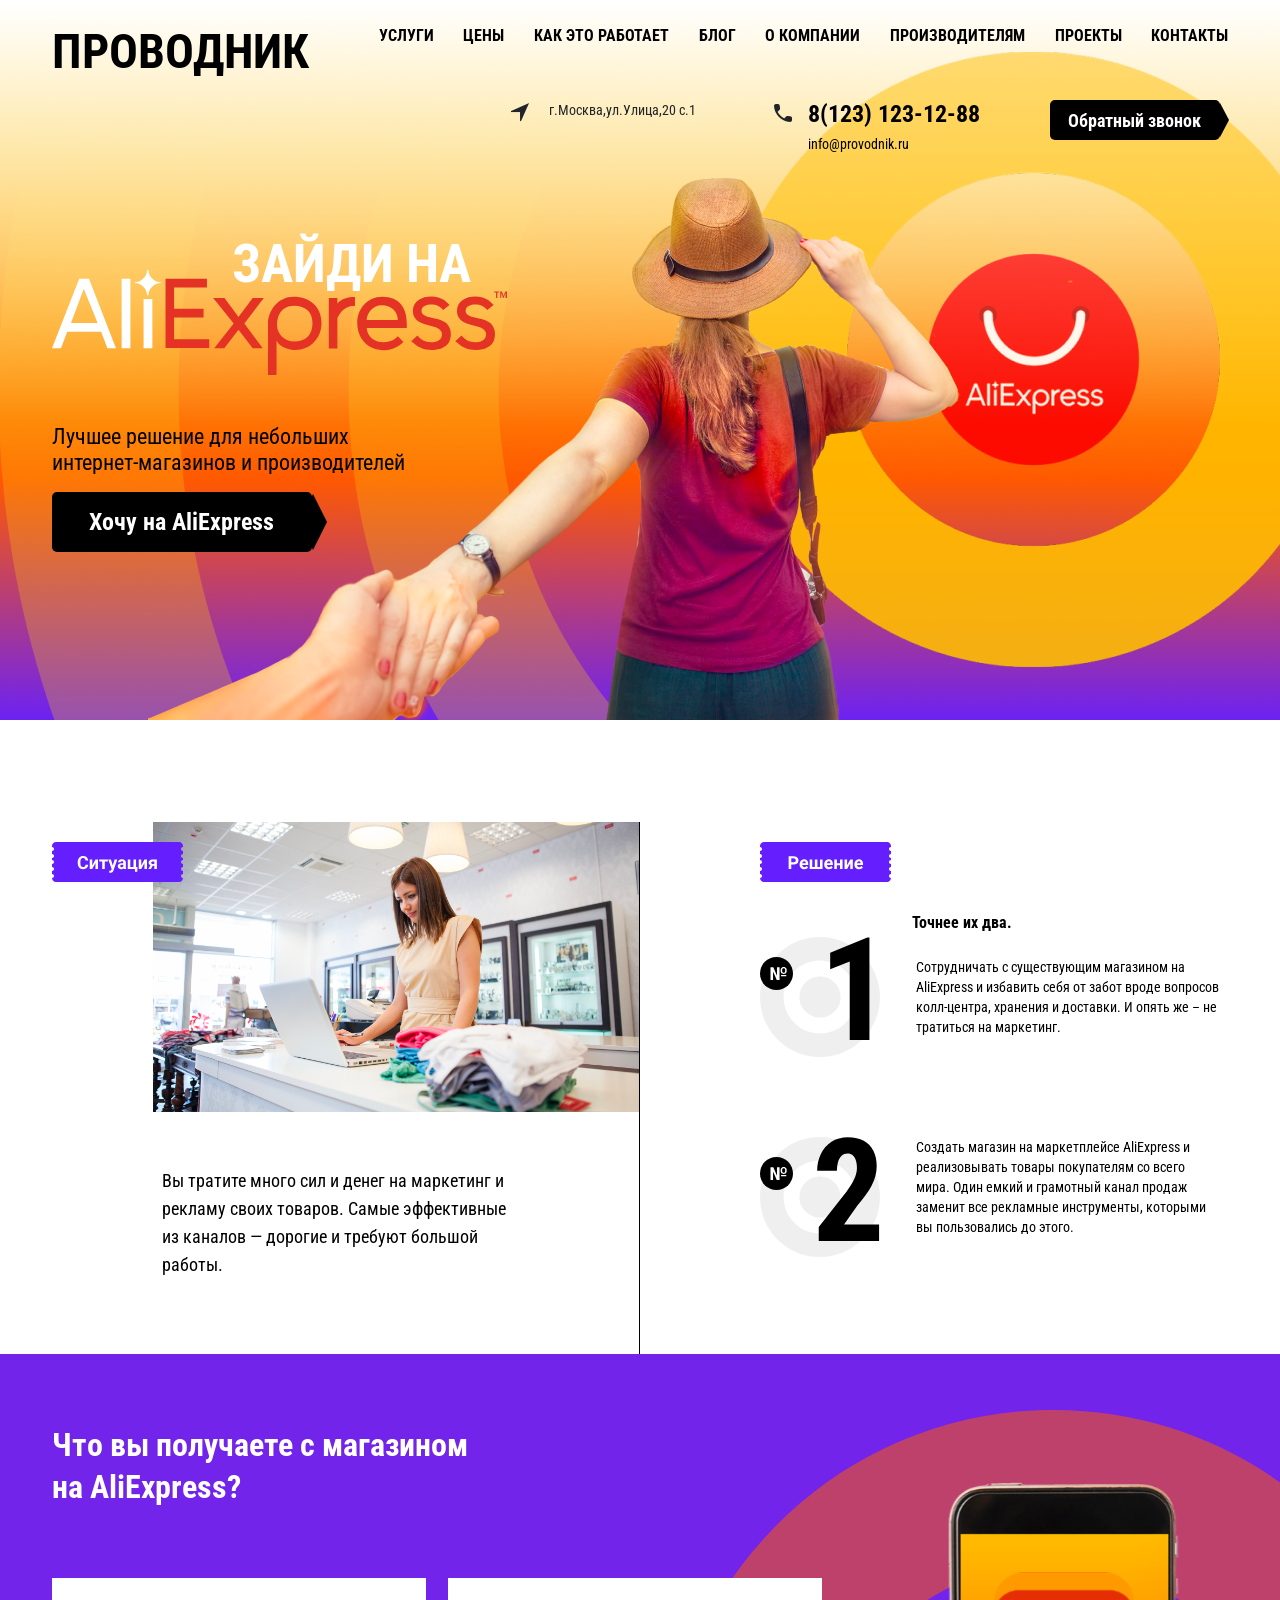
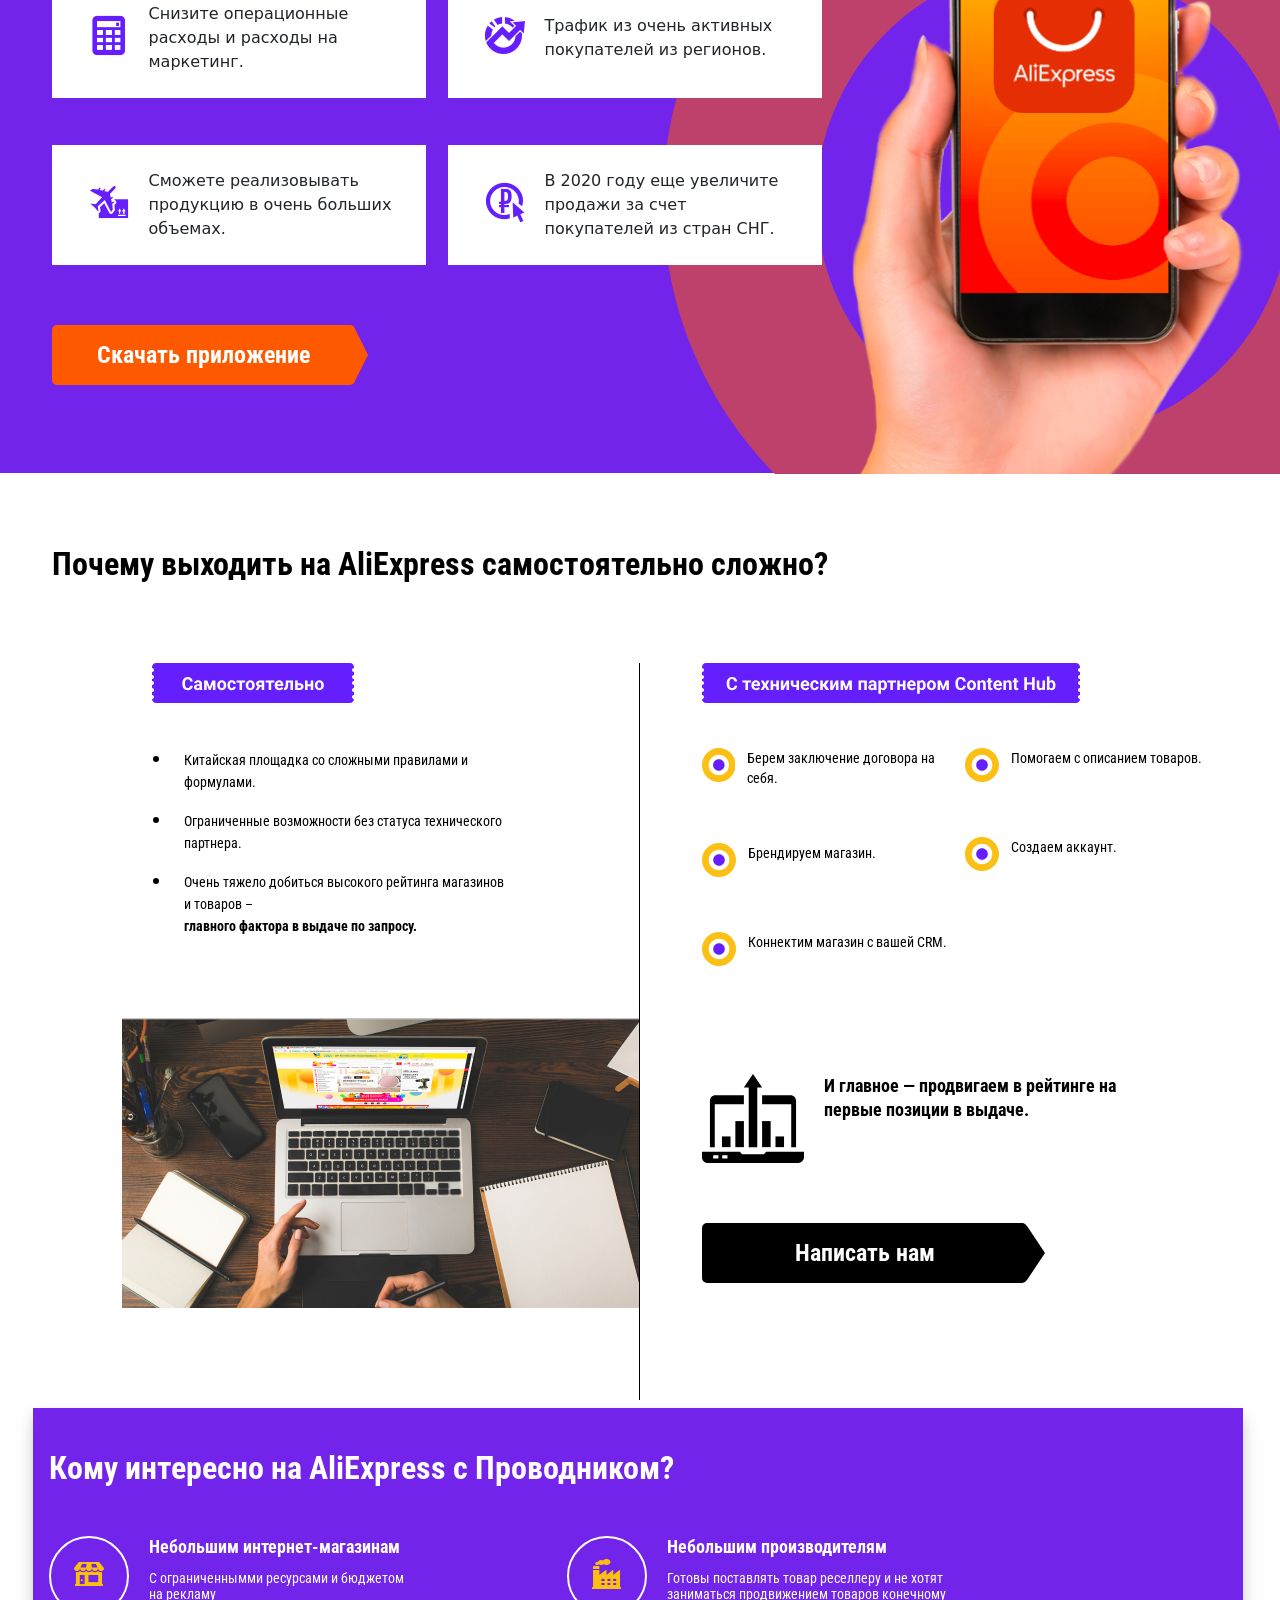
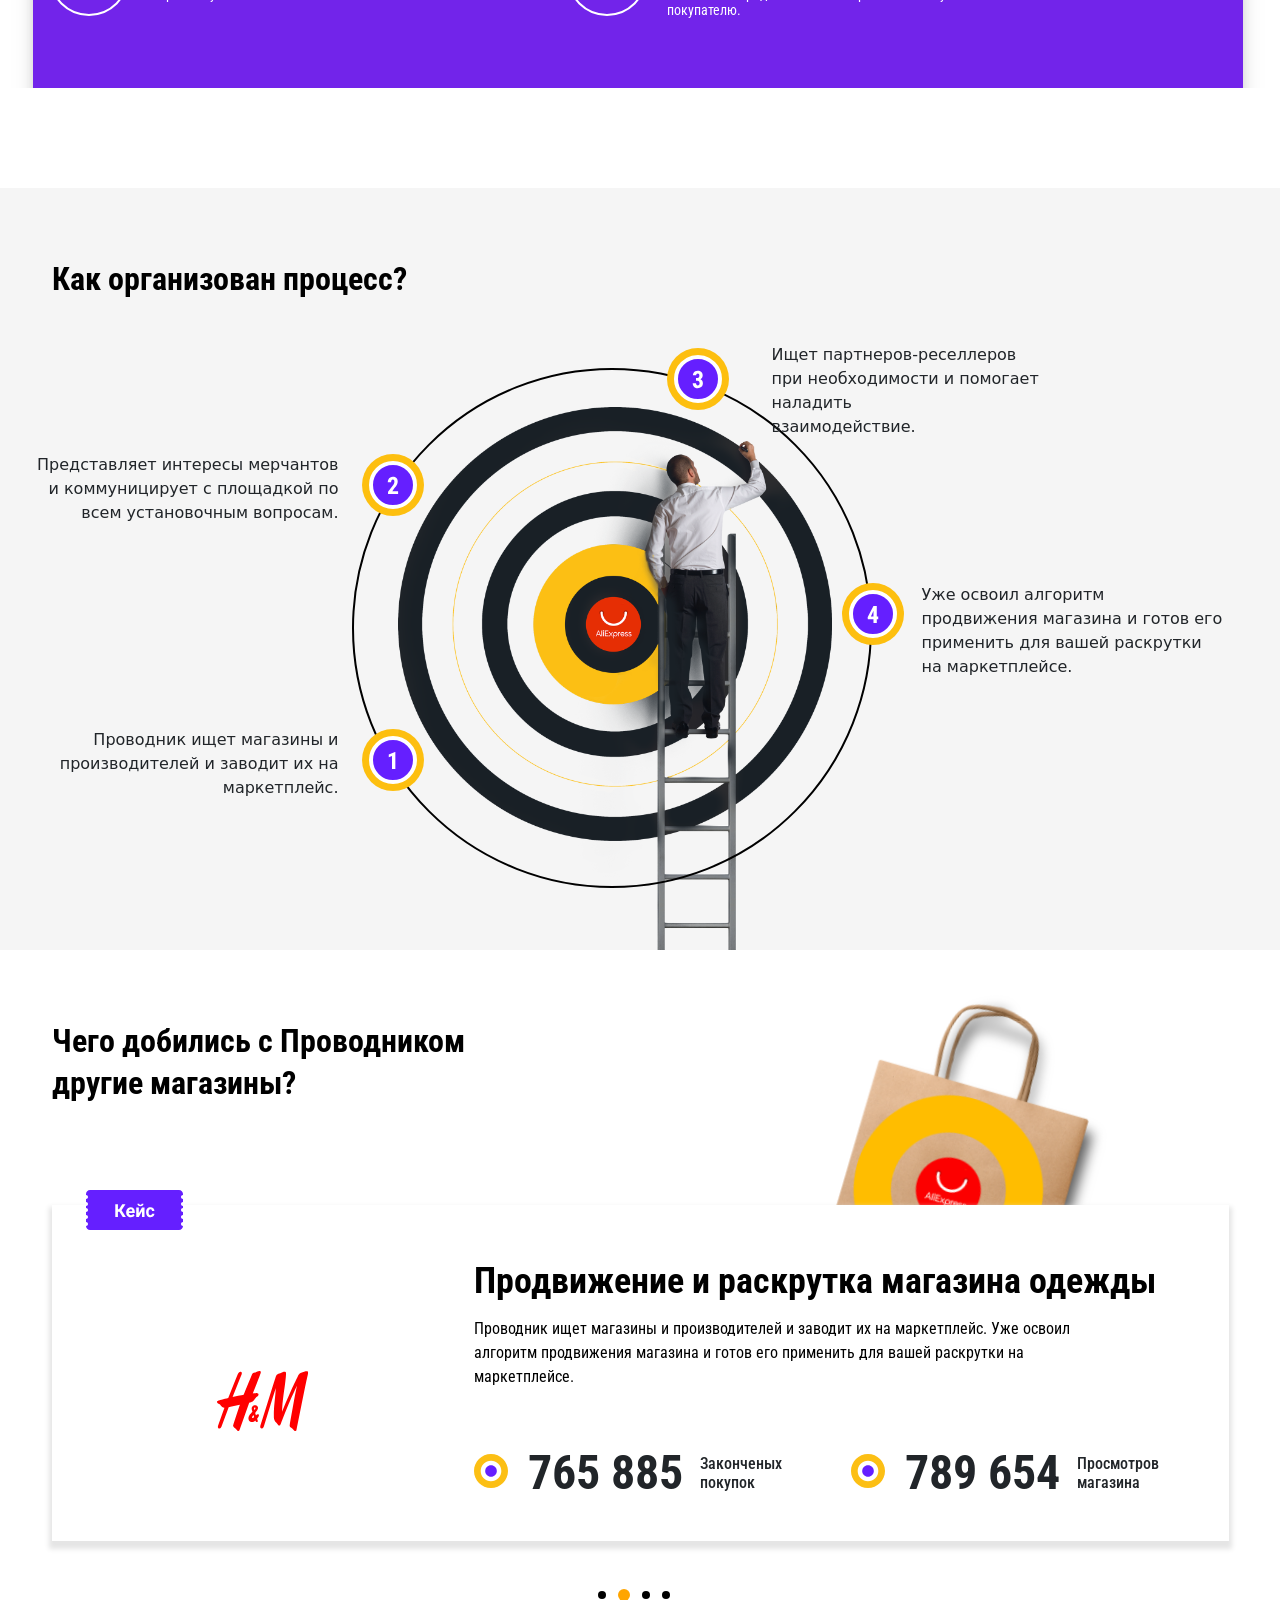
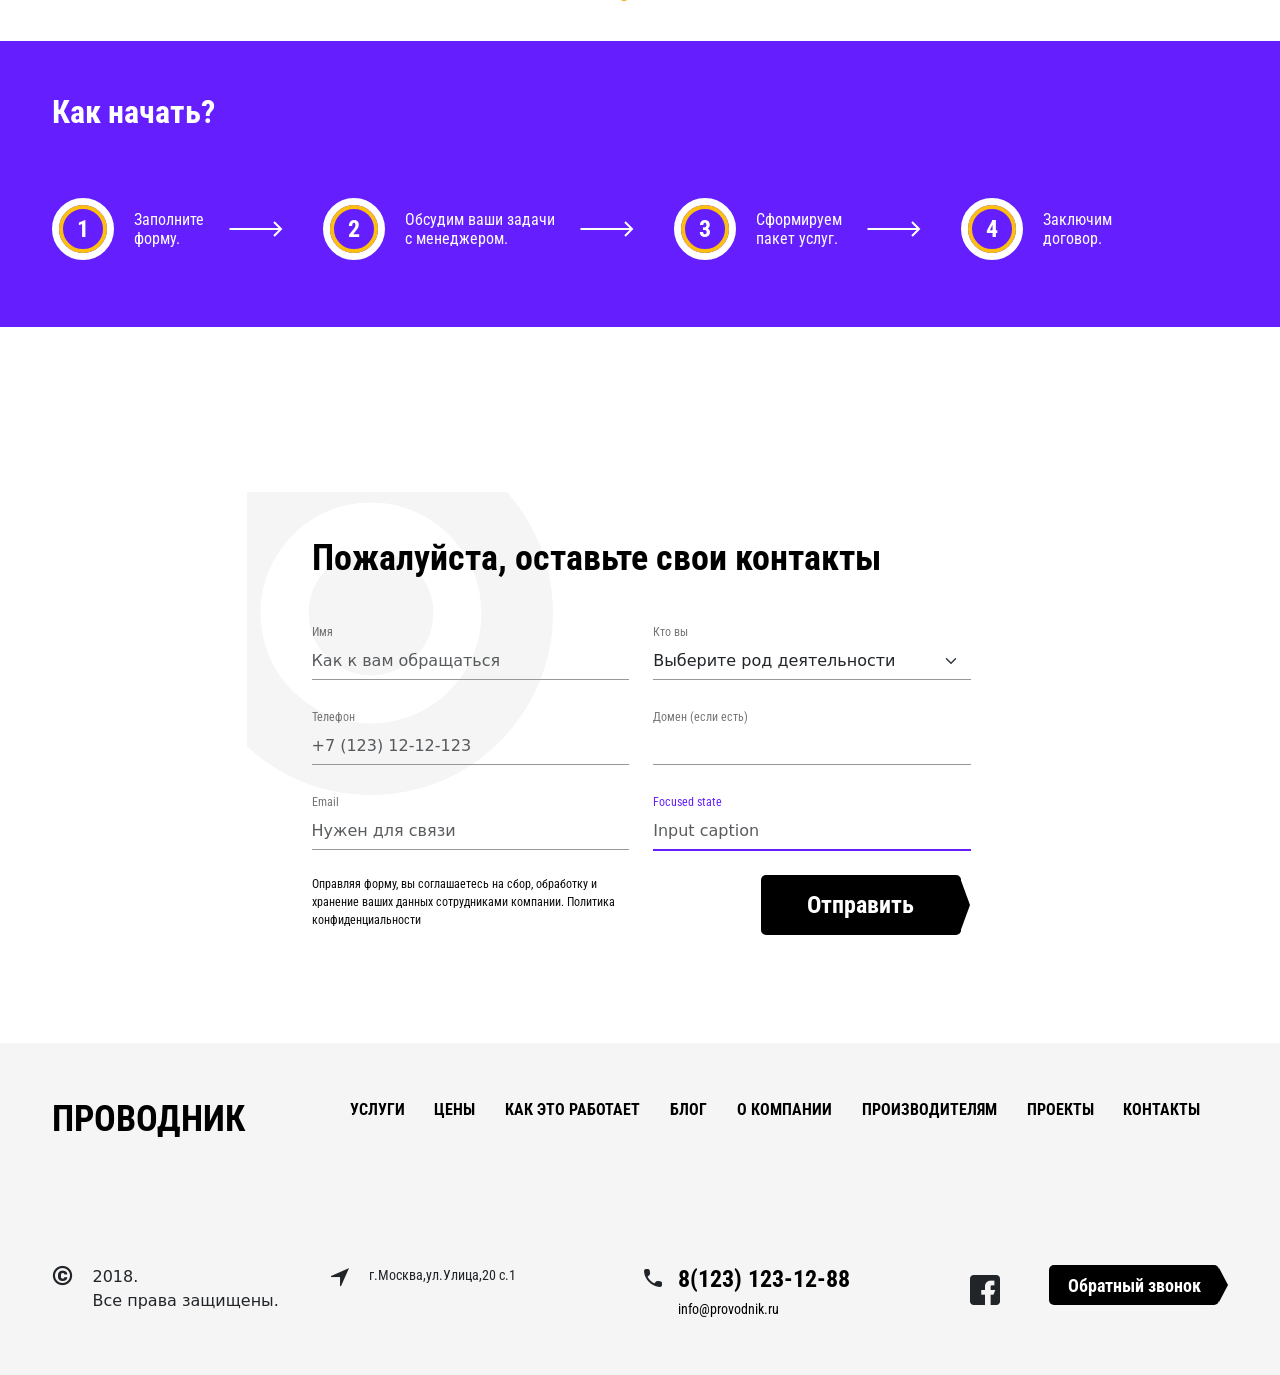
==== commit 51b26448: "second" ====
--- a/index.html
+++ b/index.html
@@ -1,341 +1,483 @@
-<!DOCTYPE html>
-<html>
-    <head>
-        <meta charset="utf-8">
-        <meta name="viewport" content="width=device-width, initial-scale=1.0">
-        <title>Тестовая страница</title>
-        
-        <link rel="stylesheet" href="https://cdnjs.cloudflare.com/ajax/libs/animate.css/4.1.1/animate.min.css"/>
-        <link rel="stylesheet" href="link rel="preconnect" href="https://fonts.googleapis.com">
-        <link rel="preconnect" href="https://fonts.gstatic.com" crossorigin>
-        <link href="https://fonts.googleapis.com/css2?family=Edu+VIC+WA+NT+Beginner&family=Ibarra+Real+Nova&family=Roboto:ital,wght@1,100&display=swap&subset=cyrillic-ext" rel="stylesheet">
-        <link rel="stylesheet" href="normalize.css">
-        <link rel="stylesheet" href="style.css">
-        <link rel="stylesheet" href="style-form.css">
-        <link rel="stylesheet" href="iconfont.css">
-        
-    </head>
-    <body>
-        <div class="wrapper">
-            <header class="headar">
-                <div class="headar-container">
-                    <div class="headar-container__left">
-                        <article class="logo">
-                            <img  src="img/logo.png" class="logo__text" alt="Логотип">
+<!doctype html>
+<html lang="ru">
+<head>
+    <meta charset="utf-8">
+    <meta name="viewport" content="width=device-width, initial-scale=1">
+    <link rel="preconnect" href="https://fonts.googleapis.com">
+    <link rel="preconnect" href="https://fonts.gstatic.com" crossorigin>
+    <link rel="stylesheet" href="https://stackpath.bootstrapcdn.com/bootstrap/5.0.0-alpha1/css/bootstrap.min.css" integrity="sha384-r4NyP46KrjDleawBgD5tp8Y7UzmLA05oM1iAEQ17CSuDqnUK2+k9luXQOfXJCJ4I" crossorigin="anonymous">
+    <link rel="preconnect" href="https://fonts.googleapis.com">
+    <link rel="preconnect" href="https://fonts.gstatic.com" crossorigin>
+    <link href="https://fonts.googleapis.com/css2?family=Edu+VIC+WA+NT+Beginner&family=Ibarra+Real+Nova&family=Open+Sans&family=Roboto+Condensed:ital,wght@1,300;1,400;1,700&family=Roboto:ital,wght@1,100&display=swap" rel="stylesheet">
+    <link href="https://cdn.jsdelivr.net/npm/bootstrap@5.0.1/dist/css/bootstrap.min.css" rel="stylesheet" integrity="sha384-+0n0xVW2eSR5OomGNYDnhzAbDsOXxcvSN1TPprVMTNDbiYZCxYbOOl7+AMvyTG2x" crossorigin="anonymous">
+    <link rel="stylesheet" href="css/normalize.css">
+    <link rel="stylesheet" href="css/all.css">
+    <link rel="stylesheet" href="css/header.css">
+    <link rel="stylesheet" href="css/main.css">
+    <link rel="stylesheet" href="css/main-2.css">
+    <link rel="stylesheet" href="css/icon.css">
+    <link rel="stylesheet" href="css/main-3.css">
+    <link rel="stylesheet" href="css/main-4.css">
+    <link rel="stylesheet" href="css/main-5.css">
+    <link rel="stylesheet" href="css/aside.css">
+    <link rel="stylesheet" href="css/main-6.css">
+    <link rel="stylesheet" href="css/footer.css">
+    <title>FSD</title>
+</head>
+
+<body>
+    <header class="header">
+        <div class="container_">
+            <div class="aliexpress-logo"></div>
+            <div class="header-container">
+                <a href="#" class="header-container__name">ПРОВОДНИК</a>
+                <nav class="navigation">
+                    <ul class="menu">
+                        <li class="menu__item"><a class="menu__link" href="#">Услуги</a></li>
+                        <li class="menu__item"><a class="menu__link" href="#">Цены</a></li>
+                        <li class="menu__item"><a class="menu__link" href="#">Как это работает</a></li>
+                        <li class="menu__item"><a class="menu__link" href="#">Блог</a></li>
+                        <li class="menu__item"><a class="menu__link" href="#">О компании</a></li>
+                        <li class="menu__item"><a class="menu__link" href="#">Производителям</a></li>
+                        <li class="menu__item"><a class="menu__link" href="#">Проекты</a></li>
+                        <li class="menu__item-end"><a class="menu__link" href="#">Контакты</a></li>
+                    </ul>
+                </nav>
+            </div>
+            <section class="contact">
+                <div class="address">
+                    <div class="icon-location"></div>
+                    <address class="address__text">г.Москва,ул.Улица,20 с.1</address>
+                </div>
+                <div class="tel">
+                    <div class="icon-phone"></div>
+                    <div class="tel-block">
+                        <a class="tel__number" href="tel:+71231231288">8(123) 123-12-88</a>
+                        <a class="tel__email" href="mailto:info@provodnik.ru">info@provodnik.ru</a>
+                    </div>
+                </div>
+                <div class="submit-item">
+                    <a href="#myModal" class="submit-elem btn" data-toggle="modal"><span class="submit-elem__text">Обратный звонок</span></a>
+                    <div id="myModal" class="modal" tabindex="-1">
+                        <div class="modal-dialog">
+                            <div class="modal-content">
+                                <div class="modal-header">
+                                    <h5 class="modal-title">Обратный звонок</h5>
+                                    <button type="button" class="close" data-dismiss="modal" aria-label="Close">
+                                    <span aria-hidden="true">&times;</span>
+                                    </button>               
+                                </div>
+                                <div class="modal-body">
+                                    <form method="GET" action="" class="row  needs-validation" novalidate>
+                                        <div class="col-5 main-6-form-content-margin">
+                                            <label for="validationCustom01" class="form-label">Имя</label>
+                                            <input name="name" type="text" class="form-control" id="validationCustom01" autocomplete="on" placeholder="Как к вам обращаться" required>
+                                        </div>
+                                        <div class="col-5 main-6-form-content-margin">
+                                            <label for="validationCustomSelect" class="form-label">Кто вы</label>
+                                            <div class="input-group">
+                                            <select name="select" class="form-select" id="validationCustomSelect" required>
+                                                <option selected disabled value="">Род деятельности</option>
+                                                <option value="1">Вариант 1</option>
+                                                <option value="2">Вариант 2</option>
+                                                <option value="3">Вариант 3</option>
+                                            </select>
+                                          </div>
+                                        </div>
+                                        <div class="col-5 main-6-form-content-margin">
+                                            <label for="validationCustom03" class="form-label">Телефон</label>
+                                            <input name="tel" type="tel" class="form-control" autocomplete="on" id="validationCustom03" placeholder="+7 (123) 12-12-123" required>
+                                        </div>
+                                          <div class="col-5 main-6-form-content-margin">
+                                            <label for="validationCustom09" class="form-label">Домен (если есть)</label>
+                                            <input name="domen" type="text" class="form-control" autocomplete="on" id="validationCustom09" required>
+                                        </div>
+                                        <div class="col-5 main-6-form-content-margin">
+                                            <label for="validationCustomEmail" class="form-label">Email</label>
+                                            <div class="input-group">
+                                                <input name="email" type="email" class="form-control" autocomplete="on" id="validationCustomEmail"  placeholder="Нужен для связи" required>
+                                            </div>
+                                        </div>
+                                        <div class="col-5 main-6-form-content-margin">
+                                            <label for="validationCustom10" class="form-label label-blue">Focused state</label>
+                                            <input name="text" type="text" class="form-control border-blue" autocomplete="on" placeholder="Input caption" id="validationCustom10" required>
+                                        </div>
+                                        <div class="col-5 main-6-form-content-margin">
+                                            <div class="main-6-form-content-margin__text">Оправляя форму, вы соглашаетесь на сбор, обработку и хранение ваших данных сотрудниками компании. Политика конфиденциальности</div>
+                                        </div>
+                                        <div class="col-5 main-6-form-content-button">
+                                            <div class="submit-item-4">
+                                                <button class="submit-elem-4 btn" type="submit"><span class="submit-elem-4__text-4">Отправить</span></button>
+                                            </div>
+                                        </div>
+                                    </form>
+                                </div>
+                            </div>
+                        </div>
+                    </div>
+                </div>
+            </section>
+            <article class="logo">
+                <span class="logo__subtitle">ЗАЙДИ НА</span>
+                <div class="logo-content">
+                    <p class="logo-content__text">Лучшее решение для небольших<br>интернет-магазинов и производителей</p>
+                    <article class="submit-item-1">
+                        <a href="#" class="submit-elem-1"><span class="submit-elem-1__text-1">Хочу на AliExpress</span></a>
+                    </article>
+                </div>
+            </article>
+        </div>
+    </header>
+    <main class="main">
+        <div class="container_">
+            <section class="main-content">
+                <div class="main-content-left">
+                    <div class="main-content-left__elem"></div>
+                    <div class="main-content-left__elem-hidden"></div>
+                    <article class="main-content-left__img"></article>
+                    <article class="main-content-left__text">Вы тратите много сил и денег на маркетинг и рекламу своих товаров. Самые эффективные из каналов — дорогие и требуют большой работы.</article>
+                </div>
+                <div class="main-content-right">
+                    <div class="main-content-right__elem"></div>
+                    <article class="main-content-right-block-1">
+                        <div class="main-content-right-block-1__subtitle">Точнее их два.</div>
+                        <div class="main-content-right-block-1-1">
+                            <div class="main-content-right-block-1-1-crug">
+                                <div class="main-content-right-block-1-1-crug__n"></div>
+                                <div class="main-content-right-block-1-1-crug__1"></div> 
+                            </div>
+                            <p class="main-content-right-block-1-1__text">Сотрудничать с существующим магазином на AliExpress и избавить себя от забот вроде вопросов колл-центра, хранения и доставки. И опять же – не тратиться на маркетинг.</p>
+                        </div>
+                    </article>
+                    <article class="main-content-right-block-2">
+                        <div class="main-content-right-block-2-crug">
+                            <div class="main-content-right-block-2-crug__n"></div>
+                            <div class="main-content-right-block-2-crug__2"></div>
+                        </div>
+                        <article class="main-content-right-block-2__text">Создать магазин на маркетплейсе AliExpress и реализовывать товары покупателям со всего мира. Один емкий и грамотный канал продаж заменит все рекламные инструменты, которыми вы пользовались до этого.</article>
+                    </article>
+                </div>
+            </section>
+        </div>
+    </main>
+    <section class="main-2">
+        <div class="container_">
+            <div class="main-2-crug"></div>
+            <div class="main-2-ruka"><div class="main-2-aliexpress"></div></div>
+            <section class="main-2-content">
+                <div class="main-2-header"><span class="main-2-header__text">Что вы получаете с магазином <br>на AliExpress?</span></div>
+                <div class="main-2-content-block">
+                    <div class="main-2-content-block-1">
+                        <div class="icon-calc"></div>
+                        <div class="main-2-content-block-1-elem">
+                            <div class="main-2-content-block-1-elem__text">Снизите операционные расходы и расходы на маркетинг.</div>
+                        </div>
+                    </div>
+                    <div class="main-2-content-block-1">
+                        <div class="icon-grafik"></div>
+                        <div class="main-2-content-block-1__elem">Трафик из очень активных покупателей из регионов.</div>
+                    </div>
+                    <div class="main-2-content-block-1">
+                        <div class="icon-bigprodaji"></div>
+                        <div class="main-2-content-block-1__elem">Сможете реализовывать продукцию в очень больших объемах.</div>
+                    </div>
+                    <div class="main-2-content-block-1">
+                        <div class="icon-pyb"></div>
+                        <div class="main-2-content-block-1__elem">В 2020 году еще увеличите продажи за счет покупателей из стран СНГ.</div>
+                    </div>
+                </div>
+                <div class="submit-item-2">
+                    <a href="#" class="submit-elem-2"><span class="submit-elem-2__text-2">Скачать приложение</span></a>
+                </div>
+            </section>
+        </div>
+    </section>
+    <section class="main-3">
+        <div class="container_">
+            <section class="main-3-content">
+                <div class="main-2-header"><span class="main-2-header__text-black">Почему выходить на AliExpress самостоятельно сложно?</span></div>
+                <div class="main-3-content-block">
+                    <article class="main-3-content-block-left">
+                        <div class="main-3-block-container">
+                            <div class="main-3-label-1"></div>
+                            <ul class="main-3-list">
+                                <li class="main-3-list__item"><span class="main-3-list__text">Китайская площадка со сложными  правилами и формулами.</span></li>
+                                <li class="main-3-list__item"><span class="main-3-list__text">Ограниченные возможности без статуса технического партнера.</span></li>
+                                <li class="main-3-list__item"><span class="main-3-list__text">Очень тяжело добиться высокого рейтинга магазинов и товаров –<br><b class="bold">главного фактора в выдаче по запросу.</b></span></li>
+                            </ul>
+                        </div>
+                        <img class="main-3-img" src="img/main-3-img.png" alt="">
+                    </article>
+                    <article class="main-3-content-block-right">
+                        <div class="main-3-label-2"></div>
+                        <div class="main-3-label-2-1"></div>
+                        <div class="main-3-block-container-2">
+                            <div class="main-3-container-left">
+                                <ul class="main-3-list main-3-list-mod">
+                                    <li class="main-3-list__item main-3-list__item-mod">
+                                        <div class="icon-ul"></div>
+                                        <span class="main-3-list__text">Берем заключение договора на себя.</span>
+                                    </li>
+                                    <li class="main-3-list__item main-3-list__item-mod">
+                                        <div class="icon-ul"></div>
+                                        <span class="main-3-list__text">Брендируем магазин.</span>
+                                    </li>
+                                    <li class="main-3-list__item-end main-3-list__item-end-mod">
+                                        <div class="icon-ul"></div>
+                                        <span class="main-3-list__text">Коннектим магазин с вашей CRM.</span>
+                                    </li>
+                                </ul>
+                            </div>
+                            <div class="main-3-container-right">
+                                <ul class="main-3-list main-3-list-mod">
+                                    <li class="main-3-list__item main-3-list__item-mod">
+                                        <div class="icon-ul"></div>
+                                        <span class="main-3-list__text fix-margin">Помогаем с описанием товаров.</span>
+                                    </li>
+                                    <li class="main-3-list__item main-3-list__item-mod">
+                                        <div class="icon-ul"></div>
+                                        <span class="main-3-list__text">Создаем аккаунт.</span>
+                                    </li>
+                                </ul>
+                            </div>
+                        </div>
+                        <div class="main-3-block-container-3">
+                            <div class="main-3-block-container-3-left"></div>
+                            <div class="main-3-block-container-3-right">И главное — продвигаем в рейтинге на первые позиции в выдаче.</div>
+                        </div>
+                        <div class="submit-item-3">
+                            <a href="#" class="submit-elem-3"><span  class="submit-elem-3__text-3">Написать нам</span></a>
+                        </div>
+                    </article>
+                </div>
+            </section>
+            <section class="main-3-footer">
+                <div class="container_ container-fix">
+                    <div class="main-3-footer__title">Кому интересно на AliExpress с Проводником?</div>
+                    <div class="main-3-footer-content">
+                        <article class="main-3-footer-content-left">
+                            <div class="main-3-footer-crug"><div class="icon-dom"></div></div>
+                            <div class="main-3-footer-content-block">
+                                <div class="main-3-footer-content-block__title">Небольшим интернет-магазинам</div>
+                                <div class="main-3-footer-content-block__text">С ограниченнымми ресурсами и бюджетом<br>на рекламу</div>
+                            </div>
                         </article>
-                    </div>
-                    <div class="headar-container__center">
-                        <nav class="navigation">
-                            <ul class="navigation__menu">
-                                <a class="navigation__item font-navigation with-fast-transition" href="#">Программы</a>
-                                <a class="navigation__item font-navigation with-fast-transition" href="#">Доставка</a>
-                                <a class="navigation__item font-navigation with-fast-transition" href="#">На чеи основано меню?</a>
-                                <a class="navigation__item font-navigation with-fast-transition" href="#">О компании</a>
-                            </ul>
-                        </nav>
-                    </div>
-                    <div class="headar-container__right">
-                        <article class="contact">
-                            <b class="contact__phone-number font-number">+7(499)521-41-04</b>
-                            <span class="contact__text font-number-text">Обратный зонок</ы>
+                        <article class="main-3-footer-content-right">
+                            <div class="main-3-footer-crug"><div class="icon-zavodik"></div></div>
+                            <div class="main-3-footer-content-block">
+                                <div class="main-3-footer-content-block__title">Небольшим производителям</div>
+                                <div class="main-3-footer-content-block__text">Готовы поставлять товар реселлеру и не хотят<br>заниматься продвижением товаров конечному<br> покупателю.</div>
+                            </div>
                         </article>
                     </div>
                 </div>
-                <div class="header-main">
-                    <div class="header-main-box">
-                        <img class="logo__img" src="img/Layer 2.png" alt="">
-                        <span class="header-main-box__text-elem">Ваш здоровый рацион питания на каждый день</span>
-                    </div>
-                    <article class="header-main-button">
-                        <button class="header-main-button__elem">ПОДОБРАТЬ ПРОГРАММУ</button>
-                    </article>
-                </div>
-            </header>
-            <div class="bz-content">
-                <article class="elem box">
-                    <div class="elem__footer animate__animated animate__fadeInDown animate-1">
-                        <div class="elem_icon animate-icon-1">
-                            <div class="animate-dinner">
-                                <a class="icon-dinner"></a>
-                            </div>
-                        </div>
-                        <span class="elem__text">Разнообразное меню</span>
-                    </div>
+            </section>
+        </div>
+    </section>
+    <section class="main-4">
+        <div class="container_">
+            <div class="main-4-fon"></div>
+            <div class="main-4-chislo-1"></div>
+            <div class="main-4-chislo-2"></div>
+            <div class="main-4-chislo-3"></div>
+            <div class="main-4-chislo-4"></div>
+            <div class="main-4-header"><span class="main-4-header__text">Как организован процесс?</span></div>
+            <div class="main-4-content-text-2">Представляет интересы мерчантов<br>и коммуницирует с площадкой по всем установочным вопросам.</div>
+            <div class="main-4-content-text-1">Проводник ищет магазины и производителей и заводит их на маркетплейс. </div>
+            <div class="main-4-content-text-3">Ищет партнеров-реселлеров<br> при необходимости и помогает наладить<br> взаимодействие.</div>
+            <div class="main-4-content-text-4">Уже освоил алгоритм<br> продвижения магазина и готов его<br> применить для вашей раскрутки<br> на маркетплейсе.</div>
+        </div>
+    </section>
+    <section class="main-5">
+        <div class="container_">
+            <div class="main-5__label"></div>
+            <div class="main-5-header">
+                <div class="main-5-header__text">Чего добились с Проводником <br>другие магазины?</div>
+                <div class="main-5-header__svg"></div>
+            </div>
+            <div class="main-5-header-content">
+                <div class="container_ container-row">
+                    <article class="main-5-block-left">
+                        <article class="main-5-block-left__svg"></article>
+                    </article>
+                    <article class="main-5-block-right">
+                        <div class="main-5-block-right__title">Продвижение и раскрутка магазина одежды</div>
+                        <div class="main-5-block-right__text">Проводник ищет магазины и производителей и заводит их на маркетплейс. Уже освоил <br> алгоритм продвижения магазина и готов его применить для вашей раскрутки на маркетплейсе.</div>
+                        <div class="main-5-block-right-item">
+                            <div class="main-5-block-right-elem">
+                                <div class="main-5-block-right-elem__chislo"><div class="main-5-block-right-elem__icon"></div>765 885</div>
+                                <div class="main-5-block-right-elem__text">Законченых<br> покупок</div>
+                            </div>
+                            <div class="main-5-block-right-elem">
+                                <div class="main-5-block-right-elem__chislo"><div class="main-5-block-right-elem__icon"></div>789 654</div>
+                                <div class="main-5-block-right-elem__text">Просмотров<br> магазина</div>
+                            </div>
+                        </div>
+                    </article>
+                </div>
+            </div>
+            <div class="main-5-footer">
+                <div class="main-5-footer-item"><a class="main-5-footer-item__link" href="#"></a></div>
+                <div class="main-5-footer-item-active"><a class="main-5-footer-item-active__link" href="#"></a></div>
+                <div class="main-5-footer-item"><a class="main-5-footer-item__link" href="#" ></a></div>
+                <div class="main-5-footer-item"><a class="main-5-footer-item__link" href="#"></a></div>
+            </div>
+        </div>
+    </section>
+    <aside class="aside">
+        <div class="container_">
+            <div class="aside-header">Как начать?</div>
+            <div class="aside-content">
+                <article class="aside-content-elem">
+                    <div class="aside-content-elem-icon">
+                        <div class="aside-content-elem-icon-2">
+                            <span class="aside-content-elem-icon-2__item">1</span>
+                        </div>
+                    </div>
+                    <div class="aside-content-elem__text">Заполните<br> форму.</div>
+                    <div class="aside-content-elem__arrow"></div>
                 </article>
-                <article class="elem box">
-                    <div class="elem__footer animate__animated animate__fadeInDown animate-2">
-                        <div class="elem_icon animate-icon-2">
-                            <div class="animate-broccoli">
-                                <a class="icon-broccoli"></a>
-                            </div>
-                        </div>
-                        <span class="elem__text">Много овощей и фруктов</span>
-                    </div>
+                <article class="aside-content-elem">
+                    <div class="aside-content-elem-icon">
+                        <div class="aside-content-elem-icon-2">
+                            <span class="aside-content-elem-icon-2__item">2</span>
+                        </div>
+                    </div>
+                    <div class="aside-content-elem__text">Обсудим ваши задачи<br>с менеджером.</div>
+                    <div class="aside-content-elem__arrow"></div>
                 </article>
-                <article class="elem box">
-                    <div class="elem__footer animate__animated animate__fadeInDown animate-3">
-                        <div class="elem_icon animate-icon-3">
-                            <div class="animate-water">
-                                <a class="icon-water"></a>
-                            </div>
-                        </div>
-                        <span class="elem__text">Минимум соли, без сахара</span>
-                    </div>
+                <article class="aside-content-elem">
+                    <div class="aside-content-elem-icon">
+                        <div class="aside-content-elem-icon-2">
+                            <span class="aside-content-elem-icon-2__item">3</span>
+                        </div>
+                    </div>
+                    <div class="aside-content-elem__text">Сформируем<br>пакет услуг.</div>
+                    <div class="aside-content-elem__arrow"></div>
                 </article>
-                <article class="elem box">
-                    <div class="elem__footer animate__animated animate__fadeInDown animate-4">
-                        <div class="elem_icon animate-icon-4">
-                            <div class="animate-pot">
-                                <a class="icon-pot"></a>
-                            </div>
-                        </div>
-                        <span class="elem__text">Полезные способы приготовления</span>
-                    </div>
+                <article class="aside-content-elem">
+                    <div class="aside-content-elem-icon">
+                        <div class="aside-content-elem-icon-2">
+                            <span class="aside-content-elem-icon-2__item">4</span>
+                        </div>
+                    </div>
+                    <div class="aside-content-elem__text">Заключим<br>договор.</div>
                 </article>
-                <article class="elem box">
-                    <div class="elem__footer animate__animated animate__fadeInDown animate-5">
-                        <div class="elem_icon animate-icon-5">
-                            <div class="animate-food">
-                                <a class="icon-food"></a>
-                            </div>
-                        </div>
-                        <span class="elem__text">Бесконтактная доставка</span>
-                    </div>
-                </article>
-            </div>
-            <main class="main">
-                <section class="main-content-header">
-                    <h2 class="main-content-header__title font-main">Программы</h2>
-                    <div class="main-content-header__line"></div>
-                    <p class="main-content-header__text font-content-header">уникальные подарки внутри от партне</p>
-                </section>
-                <section class="main-content">
-                    <article class="main-content-card">
-                        <figure class="main-content-card__img"><img class="main-content-card__img" src="img/elem.png"></figure>
-                        <figcaption class="main-content-card__title font-card-title">Healthy&Tasty</figcaption>
-                        <b class="main-content-card__number font-card-text-1">4 приема</b>
-                        <div class="main-content-card-list">
-                            <div class="main-content-card-list__start">
-                                <span class="main-content-card-list__elem font-card-text-2">завтрак</span>
-                                <span class="main-content-card-list__elem font-card-text-2">обед</span>
-                            </div>
-                            <div class="main-content-card-list__start__end">
-                                <span class="main-content-card-list__elem font-card-text-2">перекус</span>
-                                <span class="main-content-card-list__elem font-card-text-2">ужин</span>
-                            </div>
-                        </div>
-                        <ul class="main-content-card-food">
-                            <li class="main-content-card-food__elem font-card-text-3">Панкейки гречнивые постные с соусом</li>
-                            <li class="main-content-card-food__elem font-card-text-3">Крем суп из шпината</li>
-                            <li class="main-content-card-food__elem font-card-text-3">Тыква запеченная с сахаром</li>
-                            <li class="main-content-card-food__elem font-card-text-3">Голубцы овощные</li>
-                        </ul>
-                        <button class="main-content__buttom font-card-button">ЗАКАЗАТЬ ПРОГРАММУ</button>
-                    </article>
-                    <article class="main-content-card">
-                        <figure class="main-content-card__img"><img class="main-content-card__img" src="img/elem.png"></figure>
-                        <figcaption class="main-content-card__title font-card-title">Healthy&Tasty</figcaption>
-                        <b class="main-content-card__number font-card-text-1">4 приема</b>
-                        <div class="main-content-card-list">
-                            <div class="main-content-card-list__start">
-                                <span class="main-content-card-list__elem font-card-text-2">завтрак</span>
-                                <span class="main-content-card-list__elem font-card-text-2">обед</span>
-                            </div>
-                            <div class="main-content-card-list__start__end">
-                                <span class="main-content-card-list__elem font-card-text-2">перекус</span>
-                                <span class="main-content-card-list__elem font-card-text-2">ужин</span>
-                            </div>
-                        </div>
-                        <ul class="main-content-card-food">
-                            <li class="main-content-card-food__elem font-card-text-3">Панкейки гречнивые постные с соусом</li>
-                            <li class="main-content-card-food__elem font-card-text-3">Крем суп из шпината</li>
-                            <li class="main-content-card-food__elem font-card-text-3">Тыква запеченная с сахаром</li>
-                            <li class="main-content-card-food__elem font-card-text-3">Голубцы овощные</li>
-                        </ul>
-                        <button class="main-content__buttom font-card-button">ЗАКАЗАТЬ ПРОГРАММУ</button>
-                    </article><article class="main-content-card">
-                        <figure class="main-content-card__img"><img class="main-content-card__img" src="img/elem.png"></figure>
-                        <figcaption class="main-content-card__title font-card-title">Healthy&Tasty</figcaption>
-                        <b class="main-content-card__number font-card-text-1">4 приема</b>
-                        <div class="main-content-card-list">
-                            <div class="main-content-card-list__start">
-                                <span class="main-content-card-list__elem font-card-text-2">завтрак</span>
-                                <span class="main-content-card-list__elem font-card-text-2">обед</span>
-                            </div>
-                            <div class="main-content-card-list__start__end">
-                                <span class="main-content-card-list__elem font-card-text-2">перекус</span>
-                                <span class="main-content-card-list__elem font-card-text-2">ужин</span>
-                            </div>
-                        </div>
-                        <ul class="main-content-card-food">
-                            <li class="main-content-card-food__elem font-card-text-3">Панкейки гречнивые постные с соусом</li>
-                            <li class="main-content-card-food__elem font-card-text-3">Крем суп из шпината</li>
-                            <li class="main-content-card-food__elem font-card-text-3">Тыква запеченная с сахаром</li>
-                            <li class="main-content-card-food__elem font-card-text-3">Голубцы овощные</li>
-                        </ul>
-                        <button class="main-content__buttom font-card-button">ЗАКАЗАТЬ ПРОГРАММУ</button>
-                    </article><article class="main-content-card">
-                        <figure class="main-content-card__img"><img class="main-content-card__img" src="img/elem.png"></figure>
-                        <figcaption class="main-content-card__title font-card-title">Healthy&Tasty</figcaption>
-                        <b class="main-content-card__number font-card-text-1">4 приема</b>
-                        <div class="main-content-card-list">
-                            <div class="main-content-card-list__start">
-                                <span class="main-content-card-list__elem font-card-text-2">завтрак</span>
-                                <span class="main-content-card-list__elem font-card-text-2">обед</span>
-                            </div>
-                            <div class="main-content-card-list__start__end">
-                                <span class="main-content-card-list__elem font-card-text-2">перекус</span>
-                                <span class="main-content-card-list__elem font-card-text-2">ужин</span>
-                            </div>
-                        </div>
-                        <ul class="main-content-card-food">
-                            <li class="main-content-card-food__elem font-card-text-3">Панкейки гречнивые постные с соусом</li>
-                            <li class="main-content-card-food__elem font-card-text-3">Крем суп из шпината</li>
-                            <li class="main-content-card-food__elem font-card-text-3">Тыква запеченная с сахаром</li>
-                            <li class="main-content-card-food__elem font-card-text-3">Голубцы овощные</li>
-                        </ul>
-                        <button class="main-content__buttom font-card-button">ЗАКАЗАТЬ ПРОГРАММУ</button>
-                    </article><article class="main-content-card">
-                        <figure class="main-content-card__img"><img class="main-content-card__img" src="img/elem.png"></figure>
-                        <figcaption class="main-content-card__title font-card-title">Healthy&Tasty</figcaption>
-                        <b class="main-content-card__number font-card-text-1">4 приема</b>
-                        <div class="main-content-card-list">
-                            <div class="main-content-card-list__start">
-                                <span class="main-content-card-list__elem font-card-text-2">завтрак</span>
-                                <span class="main-content-card-list__elem font-card-text-2">обед</span>
-                            </div>
-                            <div class="main-content-card-list__start__end">
-                                <span class="main-content-card-list__elem font-card-text-2">перекус</span>
-                                <span class="main-content-card-list__elem font-card-text-2">ужин</span>
-                            </div>
-                        </div>
-                        <ul class="main-content-card-food">
-                            <li class="main-content-card-food__elem font-card-text-3">Панкейки гречнивые постные с соусом</li>
-                            <li class="main-content-card-food__elem font-card-text-3">Крем суп из шпината</li>
-                            <li class="main-content-card-food__elem font-card-text-3">Тыква запеченная с сахаром</li>
-                            <li class="main-content-card-food__elem font-card-text-3">Голубцы овощные</li>
-                        </ul>
-                        <button class="main-content__buttom font-card-button">ЗАКАЗАТЬ ПРОГРАММУ</button>
-                    </article>
-                </section>
-                <section class="main-content-footer">
-                    <section class="main-content-footer-header">
-                        <h2 class="main-content-footer-header__title font-content-title">Инстаграм</h2>
-                        <div class="main-content-footer-header__line"></div>
-                        <nav class="navigation-footer-header__menu">
-                            <ul class="navigation-footer-header__menu">
-                                <a class="navigation-footer-header__item font-content-text" href="#">@gorod-sad.com</a>
-                                <a class="navigation-footer-header__item font-content-text" href="#">#правильное питание</a>
-                                <a class="navigation-footer-header__item font-content-text" href="#">#снижениевеса</a>
-                                <a class="navigation-footer-header__item font-content-text" href="#">#спортпит</a>
-                            </ul>
-                        </nav>
-                    </section>
-                    <section class="main-content-footer-container">
-                        <figure class="main-content-footer-container__elem"><img src="img/1.png"></figure>
-                        <figure class="main-content-footer-container__elem"><img src="img/2.png"></figure>
-                        <figure class="main-content-footer-container__elem"><img src="img/3.png"></figure>
-                        <figure class="main-content-footer-container__elem"><img src="img/4.png"></figure>
-                        <figure class="main-content-footer-container__elem"><img src="img/5.png"></figure>
-                        <figure class="main-content-footer-container__elem"><img src="img/4.png"></figure>
-                        <figure class="main-content-footer-container__elem"><img src="img/5.png"></figure>
-                        <figure class="main-content-footer-container__elem"><img src="img/2.png"></figure>
-                    </section>
-                </section>
-            </main>
-            <div class="wrapper-form">
-                <header class="headar-form">
-                    <img  class="headar-form__img" src="../img/logo-form.png">
-                    <h2 class="headar-form__text">Связаться с нами</h2>
-                </header>
-                <section class="main-2">
-                    <form class="main-2-form" action="" method="GET">
-                        <label class="main-2-form__elem">
-                            <input class="main-2-form__name" name="name" type="text" placeholder="Имя" required>
-                        </label>
-                        <label class="main-2-form__elem">
-                            <input class="main-2-form__surname" name="surname" type="text" placeholder="Фамилия" required>
-                        </label>
-                        <label class="main-2-form__elem">
-                            <input class="main-2-form__email" name="email" type="email" placeholder="E-mail*" required>
-                        </label>
-                        <label class="main-2-form__elem">
-                            <input class="main-2-form__number" name="tel" type="tel" placeholder="Телефон" required>
-                        </label>
-                        <div class="group-block">
-                            <label class="main-2-form__elem">
-                                <select name="time" class="main-2-form__time">
-                                    <option selected disabled>Выбрать время звонка</option>
-                                    <option class="main-2-form__time-elem">10-00</option>
-                                    <option class="main-2-form__time-elem">11-00</option>
-                                    <option class="main-2-form__time-elem">12-00</option>
-                                    <option class="main-2-form__time-elem">13-00</option>
-                                    <option class="main-2-form__time-elem">14-00</option>
+            </div>
+        </div>
+    </aside>
+    <section class="main-6">
+        <div class="container_">
+            <section class="main-6-container">
+                <div class="main-6-form">
+                    <div class="main-6-form-crug"></div>
+                    <div class="main-6-form-fon"></div>
+                    <div class="main-6-form__header">Пожалуйста, оставьте свои контакты</div>
+                    <div class="main-6-form-content">
+                        <form method="GET" action="" class="row  needs-validation" novalidate>
+                            <div class="col-5 main-6-form-content-margin">
+                                <label for="validationCustom01s" class="form-label">Имя</label>
+                                <input name="name" type="text" class="form-control" id="validationCustom01s" autocomplete="on" placeholder="Как к вам обращаться" required>
+                            </div>
+                            <div class="col-5 main-6-form-content-margin">
+                                <label for="validationCustomSelects" class="form-label">Кто вы</label>
+                                <div class="input-group">
+                                <select name="select" class="form-select" id="validationCustomSelects" required>
+                                    <option selected disabled value="">Выберите род деятельности</option>
+                                    <option value="1">Вариант 1</option>
+                                    <option value="2">Вариант 2</option>
+                                    <option value="3">Вариант 3</option>
                                 </select>
-                            </label>
-                            <div class="group-hidden">
-                                <div class="radio">
-                                    <div class="main-2-form__radio">
-                                        <input name="radio" value="1" type="radio" class="radio__input" id="radio-1"/>
-                                        <label for="radio-1" class="radio__lebel">Получать рассылку</label>
-                                    </div>
-                                    <div class="main-2-form__radio">
-                                        <input name="radio" value="2" type="radio" class="radio__input" id="radio-2" />
-                                        <label for="radio-2" class="radio__lebel">Не получать рассылку</label>
-                                    </div>
+                              </div>
+                            </div>
+                            <div class="col-5 main-6-form-content-margin">
+                                <label for="validationCustom03s" class="form-label">Телефон</label>
+                                <input name="tel" type="tel" class="form-control" autocomplete="on" id="validationCustom03s" placeholder="+7 (123) 12-12-123" required>
+                            </div>
+                              <div class="col-5 main-6-form-content-margin">
+                                <label for="validationCustom09s" class="form-label">Домен (если есть)</label>
+                                <input name="domen" type="text" class="form-control" autocomplete="on" id="validationCustom09s" required>
+                            </div>
+                            <div class="col-5 main-6-form-content-margin">
+                                <label for="validationCustomEmails" class="form-label">Email</label>
+                                <div class="input-group">
+                                    <input name="email" type="email" class="form-control" autocomplete="on" id="validationCustomEmails"  placeholder="Нужен для связи" required>
                                 </div>
-                                <div class="main-2-form__checkbox">
-                                    <input name="checkbox" type="checkbox" class="checkbox_input" id="checkbox" checked/>
-                                    <label for="checkbox" class="checkbox__lebel">Я соглашаюсь на обработку персональных данных</label>
+                            </div>
+                            <div class="col-5 main-6-form-content-margin">
+                                <label for="validationCustom10s" class="form-label label-blue">Focused state</label>
+                                <input name="text" type="text" class="form-control border-blue" autocomplete="on" placeholder="Input caption" id="validationCustom10s" required>
+                            </div>
+                            <div class="col-5 main-6-form-content-margin">
+                                <div class="main-6-form-content__text">Оправляя форму, вы соглашаетесь на сбор, обработку и хранение ваших данных сотрудниками компании. Политика конфиденциальности</div>
+                            </div>
+                            <div class="col-5 main-6-form-content-button">
+                                <div class="submit-item-4">
+                                    <button class="submit-elem-4 btn" type="submit"><span class="submit-elem-4__text-4">Отправить</span></button>
                                 </div>
-                                <input class="main-2-form__submit" type="submit">
-                            </div>
-                        </div>
-                        <label class="main-2-form__elem">
-                            <textarea class="main-2-form__comment" name="comment" placeholder="Ваш комментарий"></textarea>
-                        </label>
-                        <div class="group">
-                            <div class="radio">
-                                    <div class="main-2-form__radio">
-                                        <input name="radio" value="1" type="radio" class="radio__input" id="radio_1"/>
-                                        <label for="radio_1" class="radio__lebel">Получать рассылку</label>
-                                    </div>
-                                    <div class="main-2-form__radio">
-                                        <input name="radio" value="2" type="radio" class="radio__input" id="radio_2" />
-                                        <label for="radio_2" class="radio__lebel">Не получать рассылку</label>
-                                    </div>
-                                </div>
-                                <div class="main-2-form__checkbox">
-                                    <input name="checkbox" type="checkbox" class="checkbox_input" id="checkbox_" checked/>
-                                    <label for="checkbox_" class="checkbox__lebel">Я соглашаюсь на обработку персональных данных</label>
-                                </div>
-                                <input class="main-2-form__submit" type="submit">
-                        </div>
-                    </form>
-                </section>
-            </div>
-            <footer class="footer">
-                <article class="footer-public">
-                    <img src="img/logo.png" class="logo__text" alt="Логотип">
-                    <span class="footer-public__elem-end font-footer-company">2020 @OOO "Город-сад"</span>
-                </article>
-                <article class="footer-public">
-                    <div class="footer-public__elem">
-                        <b class="footer-public__elem-number font-footer-number">+7(499)521-41-04</b>
-                        <address class="footer-public__elem-address font-footer-address">г.Москва Семеновская наб. 2/1c1, офис 1003</address>
-                        <a class="footer-public__elem-email font-footer-info" href="#">info@gorodsad.ru</a>
-                    </div>
-                </article>
-                <article class="footer-public">
-                    <div class="footer-public-social">
-                        <b class="footer-public-social__elem">Facebook</b>
-                        <b class="footer-public-social__elem">VK</b>
-                        <b class="footer-public-social__elem">Instagram</b>
-                        <b class="footer-public-social__elem">YouTube</b>
-                    </div>
-                    <span class="footer-public__elem-end ">Разработка сайта - FSD</span>
-                </article>
-            </footer>
-        </div>
-    </body>
+                            </div>
+                        </form>
+                    </div>
+                </div>
+            </section>
+        </div>
+    </section>
+    <footer class="footer">
+        <div class="container_">
+            <div class="footer-container">
+                <span class="footer-container__name">ПРОВОДНИК</span>
+                <nav class="navigation">
+                    <ul class="menu">
+                        <li class="menu__item"><a class="menu__link" href="#">Услуги</a></li>
+                        <li class="menu__item"><a class="menu__link" href="#">Цены</a></li>
+                        <li class="menu__item"><a class="menu__link" href="#">Как это работает</a></li>
+                        <li class="menu__item"><a class="menu__link" href="#">Блог</a></li>
+                        <li class="menu__item"><a class="menu__link" href="#">О компании</a></li>
+                        <li class="menu__item"><a class="menu__link" href="#">Производителям</a></li>
+                        <li class="menu__item"><a class="menu__link" href="#">Проекты</a></li>
+                        <li class="menu__item"><a class="menu__link" href="#">Контакты</a></li>
+                    </ul>
+                </nav>
+            </div>
+            <div class="contact-footer">
+                <div class="contact-footer-company">
+                    <div class="icon-uniE90B"></div>
+                    <div class="contact-footer-company-block">
+                        <span class="contact-footer-company__text-1">2018.</span>
+                        <span class="contact-footer-company__text-2">Все права защищены.</span>
+                    </div>
+                </div>
+
+                <div class="address">
+                    <div class="icon-location"></div>
+                    <div class="address__text ">г.Москва,ул.Улица,20 с.1</div>
+                </div>
+                <div class="tel">
+                    <div class="icon-phone"></div>
+                    <div class="tel-block">
+                        <a class="tel__number" href="tel:+71231231288">8(123) 123-12-88</a>
+                        <a class="tel__email" href="mailto:info@provodnik.ru">info@provodnik.ru</a>
+                    </div>
+                </div>
+                <div class="icon-facebook">
+                    <div class="icon-facebook1"></div>
+                </div>
+                <div class="submit-item">
+                    <a href="#myModal" class="submit-elem btn" data-toggle="modal"><span class="submit-elem__text">Обратный звонок</span></a>
+                </div>
+            </div>
+        </div>
+    </footer>
+
+
+
+
+
+
+
+    <script src="https://cdn.jsdelivr.net/npm/popper.js@1.16.0/dist/umd/popper.min.js" integrity="sha384-Q6E9RHvbIyZFJoft+2mJbHaEWldlvI9IOYy5n3zV9zzTtmI3UksdQRVvoxMfooAo" crossorigin="anonymous"></script>
+    <script src="https://stackpath.bootstrapcdn.com/bootstrap/5.0.0-alpha1/js/bootstrap.min.js" integrity="sha384-oesi62hOLfzrys4LxRF63OJCXdXDipiYWBnvTl9Y9/TRlw5xlKIEHpNyvvDShgf/" crossorigin="anonymous"></script>
+    <script src="app.js"></script>
+</body>
+
 </html>
--- a/css/all.css
+++ b/css/all.css
@@ -0,0 +1,305 @@
+.container_{
+    width: 1177px;
+    margin: 0px auto;
+    padding: 0px 0px;
+    display: flex;
+    flex-direction: column;
+    box-sizing: border-box;
+    position: relative;
+}
+.menu{
+    list-style-type: none;
+    padding: 0px 0px;
+    display: flex;
+    justify-content: space-between;
+}
+.menu__item{
+    margin-right: 28px;
+}
+.menu__item-end{
+    margin-right: 0px;
+}
+.menu__item, .menu__item-end{
+    display: inline;
+}
+.menu__link{
+    font-family: 'Roboto Condensed';
+    font-style: normal;
+    font-weight: 700;
+    font-size: 16px;
+    line-height: 19px; 
+    text-transform: uppercase;
+    color: black;
+    text-decoration: none;
+}
+.menu__link:active, .menu__link:hover{
+    transition-duration: 1s;
+    transition-property: border;
+    transition-timing-function:ease-out;
+    border-bottom: 3px solid red;
+    color: red;
+}
+.container-row{
+    flex-direction: row;
+    margin-top: 55px;
+    font-family: 'Roboto Condensed';
+    font-style: normal;
+    font-weight: 700;
+    font-size: 18px;
+    line-height: 21px;
+}
+.submit-item{
+    position: relative;
+    width: 179px;
+    height: 40px;
+}
+.submit-item-1{
+    position: relative;
+    width: 272px;
+    height: 60px;
+}
+.submit-elem{
+    position: absolute;
+    display: flex;
+    justify-content: center;
+    align-items: center;
+    width: 170px;
+    height: 40px;
+    line-height: 50px;
+    background: black;
+    border-radius: 5px;
+}
+.submit-elem, .submit-elem-1, .submit-elem-2, .submit-elem-3, .submit-elem-4{
+    text-decoration: none;
+}
+.submit-elem:active, .submit-elem:hover, .submit-elem__text:active, .submit-elem__text:hover, .submit-elem-1:active, .submit-elem-1:hover, .submit-elem-1__text-1:active, .submit-elem-1__text-1:hover, .submit-elem-2:active, .submit-elem-2:hover, .submit-elem-2__text-2:active, .submit-elem-2__text-2:hover, .submit-elem-3:active, .submit-elem-3:hover, .submit-elem-3__text-3:active, .submit-elem-3__text-3:hover, .submit-elem-4:active, .submit-elem-4:hover, .submit-elem-4__text-4:active, .submit-elem-4__text-4:hover{
+    transition-duration: 1s;
+    transition-property: background-color, color;
+    color: orange;
+}
+.submit-elem-1{
+    position: absolute;
+    display: flex;
+    justify-content: center;
+    align-items: center;
+    width: 260px;
+    height: 60px;
+    line-height: 50px;
+    background: black;
+    border-radius: 5px;
+}
+.submit-elem:after {
+    content: "";
+    position: absolute;
+    height: 0px;
+    width: 0px;
+    right: -10px;
+    border-top: 19.5px solid transparent;
+    border-bottom: 19.5px solid transparent;
+    border-left: 10px solid black;
+    border-radius: 7px;
+}
+.submit-elem-1:after {
+    content: "";
+    position: absolute;
+    height: 0px;
+    width: 0px;
+    right: -15px;
+    border-top: 30px solid transparent;
+    border-bottom: 30px solid transparent;
+    border-left: 15px solid black;
+    border-radius: 5px;
+}
+.submit-elem__text{
+    text-decoration: none;
+    font-family: 'Roboto Condensed';
+    font-style: normal;
+    font-weight: 700;
+    font-size: 18px;
+    line-height: 21px;
+    color: #FFFFFF;
+}
+.submit-elem-1__text-1{
+    text-decoration: none;
+    font-family: 'Roboto Condensed';
+    font-style: normal;
+    font-weight: 700;
+    font-size: 24px;
+    line-height: 28px;
+    color: #FFFFFF;
+}
+
+
+
+
+.submit-item-2{
+    position: relative;
+    width: 315px;
+    height: 60px;
+    margin-top: 60px;
+    margin-bottom: 88px;
+}
+.submit-elem-2{
+    position: absolute;
+    display: flex;
+    justify-content: center;
+    align-items: center;
+    width: 303px;
+    height: 60px;
+    line-height: 50px;
+    background-color: #FF5900;
+    border-radius: 5px;
+    border: 0px;
+}
+
+.submit-elem-2:after{
+    content: "";
+    position: absolute;
+    height: 0px;
+    width: 0px;
+    right: -13px;
+    border-top: 30px solid transparent;
+    border-bottom: 30px solid transparent;
+    border-left: 15px solid #FF5900;
+    border-radius: 7px;
+}
+
+.submit-elem-2__text-2{
+    text-decoration: none;
+    font-family: 'Roboto Condensed';
+    font-style: normal;
+    font-weight: 700;
+    font-size: 24px;
+    line-height: 28px;
+    display: flex;
+    align-items: center;
+    text-align: center;
+
+    color: #FFFFFF;
+}
+
+
+
+.submit-item-3{
+    position: relative;
+    width: 345px;
+    height: 60px;
+    margin-top: 60px;
+}
+.submit-elem-3{
+    position: absolute;
+    display: flex;
+    justify-content: center;
+    align-items: center;
+    width: 325px;
+    height: 60px;
+    line-height: 50px;
+    background-color: #000;
+    border-radius: 5px;
+    border: 0px;
+}
+
+.submit-elem-3:after{
+    content: "";
+    position: absolute;
+    height: 0px;
+    width: 0px;
+    right: -18px;
+    border-top: 30px solid transparent;
+    border-bottom: 30px solid transparent;
+    border-left: 20px solid #000;
+    border-radius: 7px;
+}
+
+.submit-elem-3__text-3{
+    text-decoration: none;
+    font-family: 'Roboto Condensed';
+    font-style: normal;
+    font-weight: 700;
+    font-size: 24px;
+    line-height: 28px;
+    display: flex;
+    align-items: center;
+    text-align: center;
+
+    color: #FFFFFF;
+}
+
+
+.submit-item-4{
+    position: relative;
+    width: 210px;
+    height: 60px;
+}
+.submit-elem-4{
+    position: absolute;
+    display: flex;
+    justify-content: center;
+    align-items: center;
+    width: 200px;
+    height: 60px;
+    line-height: 50px;
+    background-color: #000;
+    border-radius: 5px;
+    border: 0px;
+}
+
+.submit-elem-4:after{
+    content: "";
+    position: absolute;
+    height: 0px;
+    width: 0px;
+    right: -9.5px;
+    border-top: 30px solid transparent;
+    border-bottom: 30px solid transparent;
+    border-left: 11px solid #000;
+    border-radius: 7px;
+}
+
+.submit-elem-4__text-4{
+    text-decoration: none;
+    font-family: 'Roboto Condensed';
+    font-style: normal;
+    font-weight: 700;
+    font-size: 24px;
+    line-height: 28px;
+    display: flex;
+    align-items: center;
+    text-align: center;
+
+    color: #FFFFFF;
+}
+.btn{
+    padding: 0px 0px;
+}
+@media (max-width:1210px){
+    .container_{
+        width: 100%;
+    }
+    .menu__link{
+        font-size: 13px;
+    }
+}
+@media (max-width:1000px){
+    .header-container{
+        flex-direction: column;
+    }
+}
+@media (max-width:800px){
+    .navigation{
+        display: flex;
+        justify-content: center;
+    }
+    .menu__item, .menu__item-end{
+        margin: 0px 10px;
+    }
+    .menu{
+        flex-wrap: wrap;
+        justify-content: center;
+    }
+}
+@media (max-width:320px){
+    .container_{
+        min-width: 320px;
+    }
+}
--- a/css/header.css
+++ b/css/header.css
@@ -0,0 +1,256 @@
+.header{
+    width: 100%;
+    max-width: 1920px;
+    padding: 0px 10px;
+    margin: 0px auto;
+    box-sizing: border-box;
+    z-index: -1;
+    background: url(../img/header.svg);
+}
+.aliexpress-logo{
+    position: absolute;
+    width: 455px;
+    height: 105px;
+    left: 0px;
+    top: 270px;
+    cursor: pointer;
+    background: url(../img/Aliexpress_logo.svg);
+}
+.header-container{
+    display: flex;
+    margin-top: 24px;
+}
+.address {
+    display: flex;
+}
+.tel-block{
+    display: flex;
+    flex-direction: column;
+}
+.address__text{
+    font-family: 'Roboto Condensed';
+    font-style: normal;
+    font-weight: 400;
+    font-size: 14px;
+    line-height: 20px;
+    cursor: pointer;
+}
+.navigation{
+    width: 100%;
+}
+
+.header-container__name{
+    text-decoration: none;
+    color: #000000;
+    cursor: pointer;
+    font-family: 'Roboto Condensed';
+    font-style: normal;
+    font-weight: 700px;
+    font-size: 48px;
+    line-height: 56px;
+    text-transform: uppercase;
+    margin-right: 70px;
+    font-weight: bold;
+}
+.header-container__name:active, .header-container__name:hover{
+    transition-property: color;
+    transition-duration: 2s;
+    color: rgb(0, 255, 0);
+}
+.contact{
+    display: flex;
+    align-self: flex-end;
+    margin-top: 20px;
+    justify-content: space-between;
+}
+.tel{
+    display: flex;
+    margin-left: 75px;
+    margin-right: 70px;
+}
+.tel__number{
+    font-family: 'Roboto Condensed';
+    font-style: normal;
+    font-weight: 700;
+    font-size: 24px;
+    line-height: 28px;
+    margin-bottom: 8px;
+}
+.tel__email{
+    font-family: 'Roboto Condensed';
+    font-style: normal;
+    font-weight: 400;
+    font-size: 14px;
+    line-height: 16px;
+}
+.tel__number, .tel__email{
+    text-decoration: none;
+    color: black;
+}
+.logo-content-button{
+    width: 271px;
+    height: 60px;
+    background: url(../img/button-2.svg);
+    display: flex;
+    align-items: center;
+    justify-content: center;
+}
+.logo-content-button__text{
+    font-family: 'Roboto Condensed';
+    font-style: normal;
+    font-weight: 700;
+    font-size: 24px;
+    line-height: 28px;
+    display: flex;
+    align-items: center;
+    text-align: center;
+    color: #FFFFFF;
+}
+.logo__subtitle{
+    font-family: 'Roboto Condensed';
+    font-style: normal;
+    font-weight: 700;
+    font-size: 54px;
+    line-height: 63px;
+    text-transform: uppercase;
+    align-self: center;
+    color: #FFFFFF;
+    cursor: pointer;
+    margin-left:10px;
+}
+.logo-content__text{
+    font-family: 'Roboto Condensed';
+    font-style: normal;
+    font-weight: 400;
+    font-size: 22px;
+    line-height: 26px;
+
+    color: #000000;
+}
+.logo{
+    width: 589px;
+    height: 320px;
+    margin-top: 80px;
+    display: flex;
+    justify-content: space-between;
+    flex-direction: column;
+    margin-bottom: 170px;
+}
+
+@media (max-width:1500px){
+    .header{
+        background: url(../img/1500/header.png);
+    }
+
+}
+@media (max-width:1210px){
+    .header{
+        background: url(../img/1200/header.png);
+    }
+    .header-container__name{
+        font-size: 30px;
+    }
+}
+@media (max-width:1000px){
+    .header{
+        background: url(../img/1000/header.png);
+    }
+    .tel__number, .submit-elem__text{
+        font-size: 15px;
+    }
+    .tel__number{
+        line-height: 17px;
+    }
+    .logo-content__text{
+        color: #FFFFFF;
+    }
+    .contact{
+        align-self: center;
+    }
+    .submit-elem{
+        width: 130px;
+        height: 35px;
+    }
+    .submit-elem:after {
+        content: "";
+        position: absolute;
+        height: 0px;
+        width: 0px;
+        right: -8.5px;
+        border-top: 18px solid transparent;
+        border-bottom: 18px solid transparent;
+        border-left: 10px solid black;
+        border-radius: 7px;
+    }
+    .aliexpress-logo{
+        top: 305px;
+        background-color: #FDBF0F;
+    }
+    .logo{
+        margin-bottom: 130px;
+        margin-top: 60px;
+    }
+}
+@media (max-width:800px){
+    .header{
+        background: url(../img/800/header.png);
+    }
+    .tel{
+        margin: 10px 0px;
+    }
+    .contact{
+        flex-direction: column;
+        align-self: flex-start;
+    }
+    .logo__subtitle{
+        font-size: 30px;
+        align-self: start;
+    }
+    .aliexpress-logo{
+        top: 385px;
+        width: 288px;
+        height: 76px;
+        background: url(../img/500/Aliexpress_logo.svg);
+        background-color: #FDBF0F;
+    }
+    .submit-elem{
+        margin-left: 37px;
+    }
+    .address__text{
+        margin-bottom: 0px;
+    }
+    .logo{
+        margin-bottom: 60px;
+    }
+}
+@media (max-width:691.5px){
+    .aliexpress-logo{
+        top: 407px;
+    }
+    .logo{
+        margin-bottom: 40px;
+    }
+}
+@media (max-width:640px){
+    .header{
+        background: url(../img/640/header.png);
+    }
+
+}
+@media (max-width:500px){
+    .header{
+        background: url(../img/500/header.png);
+    }
+    .logo-content__text{
+        font-size: 15px;
+    }
+}
+@media (max-width:403.5px){
+    .aliexpress-logo{
+        top: 433px;
+    }
+    .logo{
+        margin-bottom: 20px;
+    }
+}
+
--- a/css/main.css
+++ b/css/main.css
@@ -0,0 +1,237 @@
+.main{
+    width: 100%;
+    max-width: 1280px;
+    padding: 0px 10px;
+    margin: 0px auto;
+    box-sizing: border-box;
+    z-index: -1;
+}
+.main-content-right{
+    margin-top: 20px;
+}
+.main-content-left__elem{
+    position: absolute;
+    top: 120px;
+    left: 0px;
+    width: 131px;
+    height: 40px;
+    background: url(../img/main-label.svg);
+}
+.main-content-right__elem{
+    width: 131px;
+    height: 40px;
+    background: url(../img/main-label-2.svg);
+}
+.main-content-left__img{
+    width: 486px;
+    height: 290px;
+    background: url(../img/main_img.svg);
+}
+.main-content, .main-content-left, .main-content-right{
+    display: flex;
+}
+.main-content{
+    margin-top: 100px;
+}
+.main-content-left, .main-content-right{
+    width: 50%;
+    flex-direction: column;
+}
+.main-content-left{
+    border-right: 1px solid black;
+    align-items: flex-end;
+}
+.main-content-right{
+    padding-left: 120px;
+}
+.main-content-left__text{
+    margin-top: 55px;
+    margin-left: 110px;
+    margin-bottom: 75px;
+    margin-right: 130px;
+    font-family: 'Roboto Condensed';
+    font-style: normal;
+    font-weight: 400;
+    font-size: 18px;
+    line-height: 28px;
+    color: #000000;
+}
+.main-content-right-block-1{
+    display: flex;
+    flex-direction: column;
+}
+.main-content-right-block-1__subtitle{
+    font-family: 'Roboto Condensed';
+    margin-left: 152px;
+    font-style: normal;
+    font-weight: 500;
+    font-size: 16px;
+    line-height: 28px;
+    color: #000000;
+    font-weight: bold;
+    margin-top: 27px;
+}
+.main-content-right-block-1-1{
+    display: flex;
+    justify-content: space-between;
+}
+.main-content-right-block-1-1__text{
+    margin-top: 20px;
+    margin-right: 10px;
+    width: 303px;
+    font-family: 'Roboto Condensed';
+    font-style: normal;
+    font-weight: 400;
+    font-size: 14px;
+    line-height: 20px;
+    color: #000000;
+    display: flex;
+    flex-wrap: wrap;
+}
+.main-content-right-block-2{
+    margin-top: 80px;
+    display: flex;
+    justify-content: space-between;
+}
+.main-content-right-block-2__text{
+    font-family: 'Roboto Condensed';
+    font-style: normal;
+    font-weight: 400;
+    width: 303px;
+    font-size: 14px;
+    line-height: 20px;
+    color: #000000;
+    margin-right: 10px;
+}
+.main-content-right-block-1-1-crug{
+    position: relative;
+    width: 120px;
+    height: 120px;
+    background: url(../img/main-crug.svg);
+}
+
+.main-content-right-block-1-1-crug__n{
+    position: absolute;
+    top: 20px;
+    width: 33px;
+    height: 33px;
+    background: url(../img/n.svg);
+}
+.main-content-right-block-1-1-crug__1{
+    position: absolute;
+    right: 10px;
+    width: 40px;
+    height: 103px;
+    background: url(../img/1.svg);
+}
+.main-content-right-block-2{
+    display: flex;
+}
+.main-content-right-block-2-crug{
+    position: relative;
+    width: 120px;
+    height: 120px;
+    background: url(../img/main-crug.svg);
+}
+.main-content-right-block-2-crug__n{
+    position: absolute;
+    top: 20px;
+    width: 33px;
+    height: 33px;
+    background: url(../img/n.svg);
+}
+.main-content-right-block-2-crug__2{
+    position: absolute;
+    right: 0px;
+    width: 63px;
+    height: 104px;
+    background: url(../img/2.svg);
+}
+.main-content-left__elem-hidden{
+    width: 131px;
+    height: 40px;
+    display: none;
+    background: url(../img/main-label.svg);
+}
+
+@media (max-width:1210px){
+    .main-content-right-block-1-1, .main-content-right-block-2{
+        flex-direction: column;
+        align-items: center;
+    }
+    .main-content-right-block-1-1-crug, .main-content-right-block-2-crug{
+        margin-top: 10px;
+        width: 120px;
+        height: 120px;
+    }
+    .main-content-right-block-1-1__text, .main-content-right-block-2__text{
+        margin-left: 0px;
+        margin-right: 0px;
+    }
+    .main-content-right-block-2__text{
+        margin-bottom: 20px;
+        margin-top: 20px;
+    }
+    .main-content-right-block-2{
+        margin-top: 10px;
+    }
+    .main-content-right{
+        padding-left: 10px;
+    }
+    .main-content-right-block-1__subtitle{
+        align-self: start;
+    }
+    .main-content-left__text{
+        margin-left: 10px;
+        margin-right: 10px;
+    }
+    .main-content-right-block-1-1__text, .main-content-right-block-2__text{
+        width: 100%;
+    }
+    .main-content-right-block-1__subtitle{
+        margin-left: 0px;
+        align-self: center;
+    }
+}
+@media (max-width:1020px){
+    .main-content{
+        flex-direction: column;
+        align-items: center;
+
+    }
+    .main-content-left{
+        border-right: 0px;
+    }
+    .main-content-left__img{
+        width: 30rem;
+    }
+    .main-content-left, .main-content-right{
+        width: 100%;
+        align-items: flex-start;
+    }
+    .main-content-right{
+        padding-left: 0px;
+        margin-top: 0px;
+    }
+    .main-content-left__elem-hidden{
+        display: block;
+        margin-bottom: 27px;
+    }
+    .main-content-left__elem{
+        display: none;
+    }
+    .main-content-left__text{
+        margin-left: 0px;
+    }
+}
+@media (max-width:525px){
+    .main-content-left__img{
+        width: 286px;
+        height: 180px;
+        background: url(../img/main-img--400.svg);
+    }
+    .main-content-left__text{
+        font-size: 15px;
+        line-height: 20px;
+    }
+}
--- a/css/main-2.css
+++ b/css/main-2.css
@@ -0,0 +1,147 @@
+.main-2{
+    width: 100%;
+    max-width: 1920px;
+    padding: 0px 10px;
+    margin: 0px auto;
+    box-sizing: border-box;
+    z-index: -3;
+    background: url(../img/main-2-fon.svg);
+}
+.main-2-crug{
+    position: absolute;
+    top: 56px;
+    left: 611px;
+    width: 781px;
+    height: 664px;
+    z-index: 1;
+    background: url(../img/main-2-crug.svg);
+}
+.main-2-ruka{
+    position: absolute;
+    top: 118px;
+    left: 626px;
+    width: 588px;
+    height: 602px;
+    z-index: 2;
+    background: url(../img/ruka.svg);
+}
+.main-2-aliexpress{
+    position: absolute;
+    top: 100px;
+    left: 315px;
+    width: 142px;
+    height: 142px;
+    z-index: 3;
+    background: url(../img/Kak-zakazat-na-AliExpress.svg);
+}
+.main-2-content{
+    display: flex;
+    flex-direction: column;
+}
+.main-2-header{
+    margin-top: 70px;
+    margin-bottom: 23px;
+}
+.main-2-header__text{
+    font-family: 'Roboto Condensed';
+    font-style: normal;
+    font-weight: 700;
+    font-size: 32px;
+    line-height: 42px;
+    color: white;
+}
+.main-2-content-block{
+    width: 795px;
+    display: flex;
+    z-index: 3;
+    flex-flow: row wrap;
+}
+
+.main-2-content-block-1{
+    width: 374px;
+    height: 120px;
+    background-color: white;
+    margin-right: 22px;
+    margin-top: 47px;
+    display: flex;
+    justify-content: center;
+    align-items: center;
+    padding-left: 37px;
+    padding-right: 30px;
+}
+.main-2-content-block-1__elem{
+    margin-right: auto;
+}
+.main-2-button{
+    width: 316px;
+    height: 60px;
+    background: url(../img/main-2-button.svg);
+    margin-top: 62px;
+    display: flex;
+    justify-content: center;
+    align-items: center;
+}
+.main-2-button__text{
+    font-family: 'Roboto Condensed';
+    font-style: normal;
+    font-weight: 700;
+    font-size: 24px;
+    line-height: 28px;
+    color: #FFFFFF;
+}
+
+
+@media (max-width:1210px){
+    .main-2-content-block{
+        width: 70%;
+    }
+    .main-2-content-block-1{
+        width: 45%;
+    }
+    .main-2-header{
+        margin-left: 10px;
+    }
+
+}
+@media (max-width:1100px){
+    .main-2-ruka{
+        left: 50%;
+    }
+    .main-2-aliexpress{
+        left: 54%;
+    }
+}
+@media (max-width:900px){
+    .main-2{
+        background: #7224EA;
+        height: auto;
+    }
+    .main-2-header{
+        margin-left: 0px;
+    }
+    .main-2-ruka, .main-2-crug{
+        display: none;
+    }
+    .main-2-header, .submit-item-2{
+        display: flex;
+    }
+    .main-2-content-block, .main-2-header, .submit-item-2{
+        flex-direction: column;
+        align-items: center;
+        width: 100%;
+    }
+    .submit-item-2{
+        margin-bottom: 70px;
+    }
+}
+@media (max-width:600px){
+    .main-2-content-block-1{
+        width: 100%;
+    }
+}
+@media (max-width:400px){
+    .submit-elem-2{
+        width: 100%;
+        margin-right: 10px;
+    }
+}
--- a/css/icon.css
+++ b/css/icon.css
@@ -0,0 +1,81 @@
+@font-face {
+  font-family: 'icon';
+  src:
+    url('../fonts/icon.ttf?en17cj') format('truetype'),
+    url('../fonts/icon.woff?en17cj') format('woff'),
+    url('../fonts/icon.svg?en17cj#icon') format('svg');
+  font-weight: normal;
+  font-style: normal;
+  font-display: block;
+}
+
+[class^="icon-"]::before, [class*=" icon-"]::before {
+  /* use !important to prevent issues with browser extensions that change fonts */
+  font-family: 'icon' !important;
+  speak: never;
+  font-style: normal;
+  font-weight: normal;
+  font-variant: normal;
+  text-transform: none;
+  line-height: 1;
+
+  /* Better Font Rendering =========== */
+  -webkit-font-smoothing: antialiased;
+  -moz-osx-font-smoothing: grayscale;
+}
+
+.icon-grafik:before, .icon-calc:before, .icon-bigprodaji:before, .icon-pyb:before{
+  font-size: 40px;
+  margin-right: 20px;
+}
+.icon-bigprodaji:before {
+  content: "\e905";
+  color: #651fff;
+}
+.icon-grafik:before {
+  content: "\e906";
+  color: #651fff;
+}
+.icon-calc:before {
+  content: "\e907";
+  color: #651fff;
+
+}
+.icon-phone:before {
+  content: "\e908";
+  font-size: 25px;
+  margin-right: 12px;
+}
+.icon-location:before {
+  content: "\e909";
+  font-size: 25px;
+  margin-right: 16px;
+}
+.icon-facebook1:before {
+  content: "\e90a";
+  font-size: 30px;
+}
+.icon-uniE90B:before {
+  content: "\e90b";
+  font-size: 21px;
+  margin-right: 20px;
+}
+.icon-zavodik:before {
+  content: "\e90c";
+  color: #fdbf0f;
+  font-size: 30px;
+}
+.icon-dom:before {
+  content: "\e90d";
+  color: #fdbf0f;
+  font-size: 30px;
+}
+.icon-pyb:before {
+  content: "\e910";
+  color: #651fff;
+}
+.icon-arrow:before {
+  content: "\ea3c";
+}
+
+
--- a/css/main-3.css
+++ b/css/main-3.css
@@ -0,0 +1,362 @@
+.main-3-footer{
+    margin-left: -43px;
+    margin-bottom: 100px;
+}
+.main-2-header__text-black{
+    font-family: 'Roboto Condensed';
+    font-style: normal;
+    font-weight: 700;
+    font-size: 32px;
+    line-height: 42px;
+    color: black;
+}
+.main-3-content-block{
+    display: flex;
+    padding-top: 55px;
+}
+.main-3-content-block-left{
+    border-right: 1px solid black;
+    width: 50%;
+    display: flex;
+    flex-direction: column;
+    padding-bottom: 92px;
+}
+.main-3-content-block-right{
+    padding-left: 62px;
+    width: 50%;
+    display: flex;
+    flex-direction: column;
+    padding-bottom: 92px;
+}
+.main-3-label-1{
+    width: 202px;
+    height: 40px;
+    background: url(../img/label.svg);
+    margin-bottom: 45px;
+}
+.main-3-label-2{
+    width: 378px;
+    height: 40px;
+    background: url(../img/label-2.svg);
+    margin-bottom: 45px;
+}
+.main-3-block-container{
+    padding-left: 100px;
+    padding-right: 135px;
+}
+.main-3-list {
+    padding-left: 20px;
+}
+.main-3-list__item, .main-3-list__item-end{
+    padding-left: 12px;
+    font-family: 'Roboto Condensed';
+    font-style: normal;
+    font-weight: 400;
+    font-size: 14px;
+    line-height: 20px;
+    color: #000000;
+}
+.main-3-list__item, .main-3-list__item:before, .main-3-list__item-end, .main-3-list__item-end:before{ 
+    font-size:20px; 
+}
+.main-3-list__item-end{
+    display: flex;
+}
+.main-3-list__text{
+    font-family: 'Roboto Condensed';
+    font-style: normal;
+    font-weight: 400;
+    font-size: 14px;
+    line-height: 20px;
+    color: #000000;
+}
+.main-3-list__item{
+    margin-bottom: 17px;
+}
+.main-3-list__item-end{
+    margin-bottom: 65px;
+}
+.main-3-img{
+    align-self: flex-end;
+    width: 517px;
+    height: 290px;
+    margin-top: 65px;
+}
+.main-3-block-container-2{
+    display: flex;
+}
+.main-3-container-left, .main-3-container-right{
+    width: 50%;
+}
+.main-3-block-container-3{
+    display: flex;
+    padding-right: 68px;
+}
+.main-3-block-container-3-left{
+    width: 102px;
+    height: 89px;
+    background: url(../img/label-3.svg);
+    margin-right: 20px;
+}
+.main-3-block-container-3-right{
+    font-family: 'Roboto Condensed';
+    font-style: normal;
+    font-weight: 700;
+    font-size: 18px;
+    width: 300px;
+    line-height: 24px;
+    color: #000000;
+
+}
+.main-3-button{
+    width: 345px;
+    height: 60px;
+    display: flex;
+    justify-content: center;
+    align-items: center;
+    background: url(../img/button-main-3.svg);
+}
+.main-3-button__text{
+    font-family: 'Roboto Condensed';
+    font-style: normal;
+    font-weight: 700;
+    font-size: 24px;
+    line-height: 28px;
+    display: flex;
+    align-items: center;
+    text-align: center;
+
+    color: #FFFFFF;
+
+}
+.main-3-list-mod{
+    list-style-type: none;
+    padding: 0px 0px;
+}
+.main-3-list__item-mod{
+    margin-bottom: 55px;
+    display: flex;
+    padding: 0px 0px;
+}
+.main-3-list__item-end-mod{
+    margin-bottom: 108px;
+    padding: 0px 0px;
+}
+.main-3-button{
+    margin-top: 60px;
+}
+
+.main-3-footer{
+    width: 1258px;
+    background: url(../img/main-3-footer.svg);
+}
+.main-3-footer__title{
+    font-family: 'Roboto Condensed';
+    font-style: normal;
+    font-weight: 700;
+    font-size: 32px;
+    line-height: 46px;
+    color: #FFFFFF;
+    margin: 45px 0px;
+
+}
+.main-3-footer-content{
+    display: flex;
+    margin-bottom: 70px;
+}
+.main-3-footer-content-left, .main-3-footer-content-right{
+    width: 44%;
+    display: flex;
+}
+.main-3-footer-content-block__title{
+    font-family: 'Roboto Condensed';
+    font-style: normal;
+    font-weight: 700;
+    font-size: 18px;
+    line-height: 21px;
+    color: #FFFFFF;
+    margin-bottom: 13px;
+}
+.main-3-footer-content-block__text{
+    font-family: 'Roboto Condensed';
+    font-style: normal;
+    font-weight: 400;
+    font-size: 14px;
+    line-height: 16px;
+    color: #FFFFFF;
+}
+.icon-ul{
+    width: 34px;
+    height: 34px;
+    margin-right: 12px;
+    background: url(../img/ul.svg);
+}
+.main-3-footer-crug{
+    width: 80px;
+    height: 80px;
+    border: 2px solid white;
+    border-radius: 50%;
+    margin-right: 20px;
+    display: flex;
+    justify-content: center;
+    align-items: center;
+}
+.aside-content-elem-icon{
+    width: 62px;
+    height: 62px;
+    border: 7px solid white;
+    border-radius: 50%;
+    margin-right: 20px;
+}
+.aside-content-elem-icon-2{
+    width: 48px;
+    height: 48px;
+    border: 4px solid #FDBF0F;
+    border-radius: 50%;
+    display: flex;
+    justify-content: center;
+    align-items: center;
+}
+.aside-content-elem-icon-2__item{
+    font-family: 'Roboto Condensed';
+    font-style: normal;
+    font-weight: 700;
+    font-size: 24px;
+    line-height: 28px;
+
+    color: #FFFFFF;
+
+
+}
+.main-3-label-2-1{
+    display: none;
+    width: 267px;
+    height: 71px;
+    background: url(../img/500/label.svg);
+    margin-bottom: 45px;
+}
+@media (max-width:1210px){
+    .main-3-footer{
+        width: 110%;
+        background: #7224EA;
+    }
+    .container-fix{
+        align-items: center;
+    }
+    .main-3-footer-content{
+        width: 100%;
+    }
+    .main-3-footer-content{
+        flex-direction: column;
+        align-items: center;
+    }
+    .main-3-block-container{
+        padding-left: 0px;
+        padding-right: 0px;
+    }
+    .main-3-label-1{
+        margin: 45px auto;
+        margin-top: 0px;
+    }
+    .main-3-content-block{
+        flex-direction: column;
+    }
+    .main-3-content-block-left, .main-3-content-block-right{
+        border-right: 0px;
+        align-items: center;
+        width: 100%;
+    }
+    .main-3-content-block-right{
+        padding-left: 0px;
+    }
+    .main-3-list-mod{
+        width: 100%;
+        flex-direction: row;
+    }
+    .main-3-list__item-mod, .main-3-list__item-end-mod{
+        flex-direction: column;
+        align-items: center;
+    }
+    .main-3-img{
+        align-self: center;
+    }
+    .main-3-block-container-3-left{
+        width: 102px;
+        height: 89px;
+    }
+    .icon-ul{
+        margin-bottom: 20px;
+    }
+    .main-3-list__text{
+        text-align: center;
+    }
+    .main-3-footer-content-left{
+        margin-bottom: 20px;
+    }
+    .main-3-footer__title{
+        margin-left: 45px;
+        margin-right: 45px;
+    }
+}
+@media (max-width:800px){
+    .main-2-header__text-black{
+        font-size: 25px;
+        margin-left: 10px;
+        margin-right: 10px;
+    }
+}
+@media (max-width:720px){
+    .main-3-block-container-3{
+        flex-direction: column;
+        align-items: center;
+        padding-right: 0px;
+    }
+    .main-3-block-container-3-left{
+        margin-right: 0px;
+        margin-bottom: 10px;
+    }
+    .main-3-block-container-3{
+        margin-right: 10px;
+    }
+    .main-3-footer-content-left, .main-3-footer-content-right{
+        width: 100%;
+    }
+    .main-3-footer-content{
+        margin-left: 45px;
+    }
+    .main-3-footer-crug{
+        margin-bottom: 20px;
+    }
+    .main-3-footer-content-left, .main-3-footer-content-right{
+        margin-left: 50px;
+        flex-direction: column;
+    }
+    .main-3-footer__title{
+        font-size: 25px;
+    }
+}
+@media (max-width:550px){
+    .main-3-img{
+        width: 316px;
+        height: 200px;
+        background: url(../img/500_img.svg);
+    }
+    .main-3-block-container, .main-3-block-container-3-right{
+        margin-left: 10px;
+    }
+}
+@media (max-width:450px){
+.main-3-label-2{
+    display: none;
+}
+.main-3-label-2-1{
+    display: block;
+}
+}
+@media (max-width:400px){
+    .submit-elem-3{
+        width: 80%;
+    }
+}
+
+
--- a/css/main-4.css
+++ b/css/main-4.css
@@ -0,0 +1,216 @@
+.main-4{
+    width: 100%;
+    max-width: 1920px;
+    padding: 0px 10px;
+    margin: 0px auto;
+    box-sizing: border-box;
+    z-index: -1;
+    background-color: #F5F5F5;
+}
+.main-4-fon{
+    position: absolute;
+    top: 180px;
+    left: 350px;
+    width: 520px;
+    height: 582px;
+    background: url(../img/main-4-fon.svg);
+    margin-left: -50px;
+}
+.main-4-header{
+    margin-top: 70px;
+    margin-bottom: 650px;
+}
+.main-4-header__text{
+    font-family: 'Roboto Condensed';
+    font-style: normal;
+    font-weight: 700;
+    font-size: 32px;
+    line-height: 42px;
+    color: #000000;
+}
+.main-4-content{
+    display: flex;
+    justify-content: space-between;
+}
+.main-4-content-left{
+    width: 295px;
+    border: 1px solid red;
+    margin-top: 103px;
+    display: flex;
+    flex-direction: column;
+    align-items: flex-end;
+}
+.main-4-content-right{
+    width: 465px;
+}
+.main-4-chislo-1{
+    position: absolute;
+    top: 541px;
+    left: 310px;
+    width: 62px;
+    height: 62px;
+    background: url(../img/chislo-1.svg);
+}
+.main-4-chislo-2{
+    position: absolute;
+    top: 266px;
+    left: 310px;
+    width: 62px;
+    height: 62px;
+    background: url(../img/chislo-2.svg);
+}
+.main-4-chislo-3{
+    position: absolute;
+    top: 160px;
+    right: 500px;
+    width: 62px;
+    height: 62px;
+    background: url(../img/chislo-3.svg);
+}
+.main-4-chislo-4{
+    position: absolute;
+    top: 395px;
+    right: 325px;
+    width: 62px;
+    height: 62px;
+    background: url(../img/chislo-4.svg);
+}
+.main-4-content-left__text-1, .main-4-content-left__text-2-end{
+    margin-bottom: 215px;
+    font-family: 'Roboto Condensed';
+    font-style: normal;
+    font-weight: 400;
+    font-size: 16px;
+    line-height: 20px;
+    text-align: right;
+    color: #000000;
+    text-indent: 50px;
+}
+.main-4-content-left__text-2-end{
+    margin-bottom: 0px;
+}
+.main-4-content-right__text{
+    align-self: center;
+}
+.main-4-content-right__text-1{
+    margin-bottom: 171px;
+    font-family: 'Roboto Condensed';
+    font-style: normal;
+    font-weight: 400;
+    font-size: 16px;
+    line-height: 20px;
+    color: #000000;
+    padding-right: 100px;
+}
+.main-4-content-right__text-2-end{
+    font-family: 'Roboto Condensed';
+    font-style: normal;
+    font-weight: 400;
+    font-size: 16px;
+    line-height: 20px;
+    color: #000000;
+    padding-left: 155px;
+}
+.main-4-content-text-1{
+    position: absolute;
+    top: 540px;
+    left: -40px;
+    width: 327px;
+    text-align: right;
+}
+.main-4-content-text-2{
+    position: absolute;
+    top: 265px;
+    left: -40px;
+    width: 327px;
+    text-align: right;
+}
+.main-4-content-text-3{
+    position: absolute;
+    top: 155px;
+    right: 130px;
+    width: 327px;
+}
+.main-4-content-text-4{
+    position: absolute;
+    top: 395px;
+    right: -20px;
+    width: 327px;
+}
+@media (max-width:1210px){
+    .main-4-chislo-1, .main-4-content-text-1{
+        top: 160px;
+        left: 0px;
+    }
+    .main-4-content-text-1, .main-4-content-text-2, .main-4-content-text-3, .main-4-content-text-4{
+        background-color:rgb(184, 249, 170);
+        border-radius: 15px;
+    }
+    .main-4-content-text-1{
+        left: 85px;
+        text-align: left;
+    }
+    .main-4-chislo-2, .main-4-content-text-2{
+        top: 260px;
+        left: 0px;
+    }
+    .main-4-content-text-2{
+        left: 85px;
+        text-align: left;
+    }
+    .main-4-chislo-3, .main-4-content-text-3{
+        top: 360px;
+        left: 0px;
+    }
+    .main-4-content-text-3{
+        left: 85px;
+    }
+    .main-4-chislo-4, .main-4-content-text-4{
+        top: 460px;
+        left: 0px;
+    }
+    .main-4-content-text-2, .main-4-content-text-1, .main-4-content-text-3, .main-4-content-text-4{
+        padding-left: 10px;
+        text-align: center;
+    }
+    .main-4-content-text-4{
+        left: 85px;
+    }
+}
+@media (max-width:455px){
+    .main-4-content-text-1, .main-4-content-text-2, .main-4-content-text-3, .main-4-content-text-4{
+        font-size: 14px;
+        width: 100%;
+    }
+    .main-4-content-text-1{
+        left: 0px;
+        top: 240px;
+    }
+    .main-4-chislo-2{
+        top: 320px;
+    }
+    .main-4-content-text-2{
+        left: 0px;
+        top: 400px;
+    }
+    .main-4-chislo-3{
+        top: 480px;
+    }
+    .main-4-content-text-3{
+        top: 560px;
+        left: 0px;
+    }
+    .main-4-chislo-4{
+        top: 660px;
+    }
+    .main-4-content-text-4{
+        top: 740px;
+        left: 0px;
+    }
+    .main-4-header{
+        margin-bottom: 750px;
+    }
+    .main-4-header__text{
+        font-size: 25px;
+    }
+}
--- a/css/main-5.css
+++ b/css/main-5.css
@@ -0,0 +1,177 @@
+.main-5-header{
+    display: flex;
+    justify-content: space-between;
+}
+.main-5-header__text{
+    font-family: 'Roboto Condensed';
+    font-style: normal;
+    font-weight: 700;
+    font-size: 32px;
+    line-height: 42px;
+    color: #000000;
+    padding-top: 70px;
+
+}
+.main-5-header__svg{
+    width: 413px;
+    height: 255px;
+    margin-right: 60px;
+    background: url(../img/paket.svg);
+}
+.main-5-header-content{
+    box-shadow: 0px 5px 5px 3px #E5E5E5;
+    margin-bottom: 48px;
+}
+.main-5-block-left{
+    display: flex;
+    justify-content: center;
+    align-items: center;
+    width: 450px;
+}
+.main-5-block-left__svg{
+    width: 92px;
+    height: 60px;
+    background: url(../img/h_m.svg);
+}
+.main-5-block-right__title{
+    font-family: 'Roboto Condensed';
+    font-style: normal;
+    font-weight: 700;
+    font-size: 36px;
+    line-height: 42px;
+
+    color: #000000;
+    margin-bottom: 15px;
+}
+.main-5-block-right__text{
+    font-family: 'Roboto Condensed';
+    font-style: normal;
+    font-weight: 400;
+    font-size: 16px;
+    line-height: 24px;
+
+    color: #000000;
+    padding-right: 150px;
+
+}
+.main-5-block-right-item{
+    padding-top: 65px;
+    display: flex;
+}
+.main-5-block-right-elem{
+    display: flex;
+    width: 50%;
+}
+.main-5-block-right-elem__icon{
+    margin-right: 20px;
+    width: 34px;
+    height: 34px;
+    background: url(../img/res.svg);
+}
+.main-5-block-right-elem__chislo{
+    display: flex;
+    margin-right: 17px;
+    margin-bottom: 50px;
+    font-family: 'Roboto Condensed';
+    font-style: normal;
+    font-weight: 700;
+    font-size: 48px;
+    line-height: 37px;
+}
+.main-5-block-right-elem__text{
+    font-family: 'Roboto Condensed';
+    font-style: normal;
+    font-weight: 500;
+    font-size: 16px;
+    line-height: 19px;
+}
+.main-5__label{
+    position: absolute;
+    top: 240px;
+    left: 34px;
+    width: 97px;
+    height: 40px;
+    background: url(../img/label-main-5.svg);
+}
+.main-5-footer-item, .main-5-footer-item-active{
+    width: 8px;
+    height: 8px;
+    border-radius: 50%;
+    background-color: black;
+    margin-right: 12px;
+}
+.main-5-footer-item-active{
+    background-color: orange;
+    width: 12px;
+    height: 12px;
+}
+.main-5-footer{
+    display: flex;
+    justify-content: center;
+    align-items: center;
+    margin-bottom: 40px; 
+}
+.main-5-footer-item:hover,  .main-5-footer-item:active{
+    background-color: orange;
+    width: 12px;
+    height: 12px;
+}
+@media (max-width:1210px){
+    .container-row{
+        flex-direction: column;
+        align-items: center;
+    }
+    .main-5-block-left{
+        margin-top: 10px;
+    }
+    .main-5-header-content{
+        width: 100%;
+    }
+    .main-5-block-right__text{
+        padding-right: 0px;
+    }
+    .main-5-block-left__svg{
+        margin: 20px 0px;
+    }
+    .main-5-header{
+        padding-left: 10px;
+    }
+    .container-row{
+        padding-left: 10px;
+        padding-right: 10px;
+    }
+}
+@media (max-width:760px){
+    .main-5-header__svg{
+        margin-right: 0px;
+    }
+    .main-5-block-right-elem{
+        flex-direction: column;
+    }
+    .main-5-block-right-elem__chislo{
+        margin-bottom: 10px;
+    }
+    .main-5-block-right-elem__text{
+        align-self: center;
+        margin-bottom: 20px;
+    }
+}
+@media (max-width:500px){
+    .main-5-block-right-item{
+        flex-direction: column;
+        align-items: center;
+    }
+    .main-5-block-right-elem{
+        width: 100%;
+    }
+    .main-5-block-right-elem__text{
+        align-self: start;
+    }
+    .main-5-block-right__title{
+        font-size: 25px;
+    }
+    .main-5-header__text{
+        font-size: 25px;
+        padding-top: 20px;
+    }
+}
--- a/css/aside.css
+++ b/css/aside.css
@@ -0,0 +1,80 @@
+.aside{
+    width: 100%;
+    max-width: 1920px;
+    padding: 0px 10px;
+    margin: 0px auto;
+    box-sizing: border-box;
+    z-index: -1;
+    background: url(../img/aside.svg);
+    padding-top: 50px;
+    padding-bottom: 67px;
+}
+.aside-header{
+    font-family: 'Roboto Condensed';
+    font-style: normal;
+    font-weight: 700;
+    font-size: 32px;
+    line-height: 42px;
+    margin-bottom: 65px;
+    color: #FFFFFF;
+}
+.aside-content{
+    display: flex;
+}
+.aside-content-elem{
+    display: flex;
+}
+.aside-content-elem__text{
+    font-family: 'Roboto Condensed';
+    font-style: normal;
+    font-weight: 400;
+    font-size: 16px;
+    line-height: 19px;
+    color: #FEFEFE;
+    margin-right: 25px;
+    display: flex;
+    justify-content: center;
+    align-items: center;
+}
+.aside-content-elem__arrow{
+    width: 54px;
+    height: 16px;
+    align-self: center;
+    background: url(../img/arrow.svg);
+    margin-right: 40px;
+}
+@media (max-width:1210px){
+    .aside-content{
+        flex-flow: wrap;
+        justify-content: center;
+    }
+    .aside-header{
+        align-self: center;
+    }
+    .aside{
+        height: auto;
+        padding-bottom: 50px;
+    }
+    .aside-content-elem{
+        margin: 10px;
+    }
+}
+
+@media (max-width:700px){
+    .aside-content{
+        flex-direction: column;
+    }
+    .aside-content-elem{
+        flex-direction: column;
+        align-items: center;
+    }
+    .aside-content-elem__text{
+        margin: 10px 0px;
+    }
+    .aside-content-elem-icon, .aside-content-elem__arrow{
+        margin-right: 0px;
+    }
+    .aside-content-elem__text{
+        text-align: center;
+    }
+}
--- a/css/main-6.css
+++ b/css/main-6.css
@@ -0,0 +1,161 @@
+.main-6{
+    width: 100%;
+    max-width: 1920px;
+    padding: 0px 10px;
+    margin: 0px auto;
+    box-sizing: border-box;
+    z-index: -1;
+    background: url(../img/main-6-fon.svg);
+}
+.main-6-container{
+    display: flex;
+    padding-left: 35px;
+    padding-top: 135px;
+}
+.main-6-form-content{
+    padding-bottom: 50px;
+}
+.main-6-form-content__text{
+    font-family: 'Roboto Condensed';
+    font-style: normal;
+    font-weight: 400;
+    font-size: 12px;
+    line-height: 18px;
+    color: #0B0B0B;
+}
+.main-6-form{
+    width: 1021px;
+    background: white;
+    padding-top: 75px;
+    padding-left: 225px;
+    margin-bottom: 40px;
+    z-index: 1;
+}
+.main-6-form__header{
+    font-family: 'Roboto Condensed';
+    font-style: normal;
+    font-weight: 700;
+    font-size: 36px;
+    line-height: 42px;
+    color: #000000;
+    margin-bottom: 40px;
+}
+.form-label{
+    color: rgba(0, 0, 0, 0.54);
+    margin-bottom: 0px;
+    font-family: 'Roboto Condensed';
+    font-style: normal;
+    font-weight: 400;
+    font-size: 12px;
+    line-height: 20px;
+}
+.label-blue{
+    color: #651FFF;
+}
+.form-control, .form-select{
+    border-top: 0px;
+    border-right: 0px;
+    border-left: 0px;
+    border-bottom: 1px solid #979797;
+    border-radius: 0%;
+    background-color: rgba(0, 0, 0, 0);
+    padding: 6px 0px;
+}
+.border-blue{
+    border-bottom: 2px solid #651FFF;
+}
+.main-6-form-content-margin__text{
+    font-family: 'Roboto Condensed';
+    font-style: normal;
+    font-weight: 400;
+    font-size: 12px;
+    line-height: 18px;
+    color: #0B0B0B;
+}
+.main-6-form-content-button{
+    display: flex;
+    justify-content: flex-end;
+}
+.main-6-form-content-margin{
+    margin-bottom: 24px;
+}
+.button-mau{    
+    position: relative;
+    width: 50px;
+    height: 30px;
+    background-color: #000;
+}
+.button-mau::after{
+    position: absolute;
+    left: 30px;
+    content: "";
+    width: 0px;
+    height: 0px;
+    border-top: 20px solid transparent;
+    border-left: 30px solid red;
+    border-bottom: 20px solid transparent;
+}
+::-webkit-input-placeholder {color:#000;}
+::-moz-placeholder          {color:#000;}/* Firefox 19+ */
+:-moz-placeholder           {color:#000;}/* Firefox 18- */
+:-ms-input-placeholder      {color:#000;}
+#text2::-webkit-input-placeholder::before {
+    color:#000;
+    content:"Line 1\A Line 2\A Line 3\A";
+}
+.main-6-form-crug{
+    position: absolute;
+    top: 165px;
+    left: 195px;
+    width: 319px;
+    height: 313px;
+    z-index: -1;
+    background: url(../img/krug-form.svg);
+}
+@media (max-width:1210px){
+    
+    .main-6-container{
+        height: auto;
+        padding-left: 0px;
+    }
+    .main-6-form{
+        width: 100%;
+        align-items: center;
+        padding-left: 0px;
+    }
+    .main-6-form__header{
+        text-align: center;
+    }
+    .row{
+        padding-left: 30px;
+        margin-bottom: 70px;
+    }
+}
+@media (max-width:830px){
+    .row{
+        flex-direction: column;
+        align-items: center;
+        width: 100%;
+        padding: 0px 10px;
+        margin-left: 0px;
+        margin-right: 0px;
+    }
+    .main-6-form-content-margin{
+        width: 100%;
+    }
+    .main-6-form-crug{
+        left: 0px;
+        
+    }
+    .main-6-form__header{
+        font-size: 25px;
+    }
+    .main-6-form-content-button{
+        align-self: flex-start;
+    }
+}
+@media (max-width:400px){
+    .main-6-form-crug{
+        width: 280px;
+    }
+}
--- a/css/footer.css
+++ b/css/footer.css
@@ -0,0 +1,66 @@
+.footer{
+    width: 100%;
+    max-width: 1920px;
+    padding: 0px 10px;
+    margin: 0px auto;
+    box-sizing: border-box;
+    z-index: -1;
+    padding-bottom: 58px;
+    background-color: #F5F5F5;
+}
+.footer-container{
+    display: flex;
+    padding-top: 55px;
+    justify-content: space-between;
+}
+.footer-container__name{
+    
+    font-family: 'Roboto Condensed';
+    font-style: normal;
+    font-weight: 700;
+    font-size: 36px;
+    line-height: 42px;
+    text-transform: uppercase;
+    margin-right: 105px;
+
+    color: #000000;
+
+}
+.contact-footer{
+    display: flex;
+    margin-top: 125px;
+    justify-content: space-between;
+}
+.contact-footer-company-block{
+    display: flex;
+    flex-direction: column;
+}
+.contact-footer-company{
+    display: flex;
+}
+.icon-facebook{
+    margin-top: 10px;
+}
+@media (max-width:1060px){
+    .footer-container{
+        flex-direction: column;
+        align-items: center;
+    }
+    .footer-container__name{
+        margin-right: 0px;
+        margin-bottom: 20px;
+    }
+    .icon-facebook1{
+        margin-right: 10px;
+    }
+}
+@media (max-width:800px){
+    .contact-footer{
+        flex-direction: column;
+        align-items: center;
+    }
+    .icon-facebook{
+        margin-bottom: 10px;
+    }
+
+}
